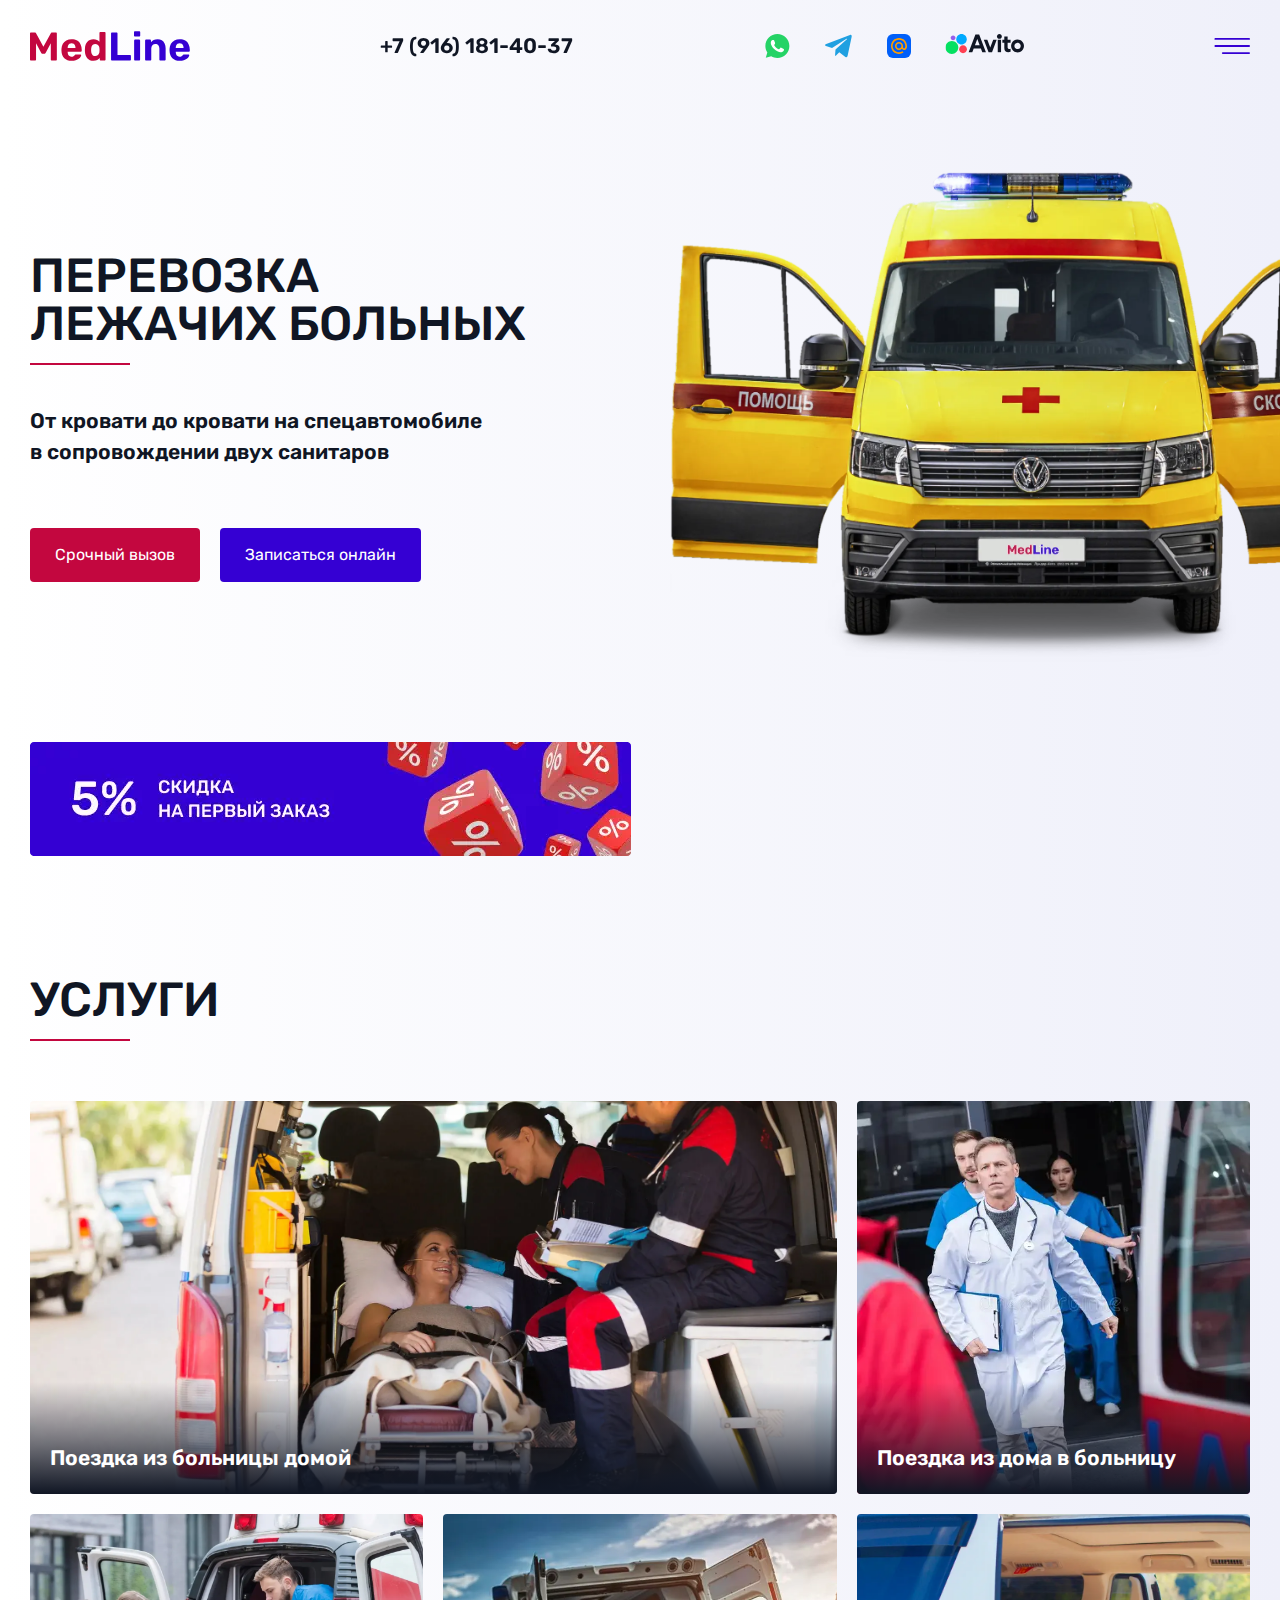
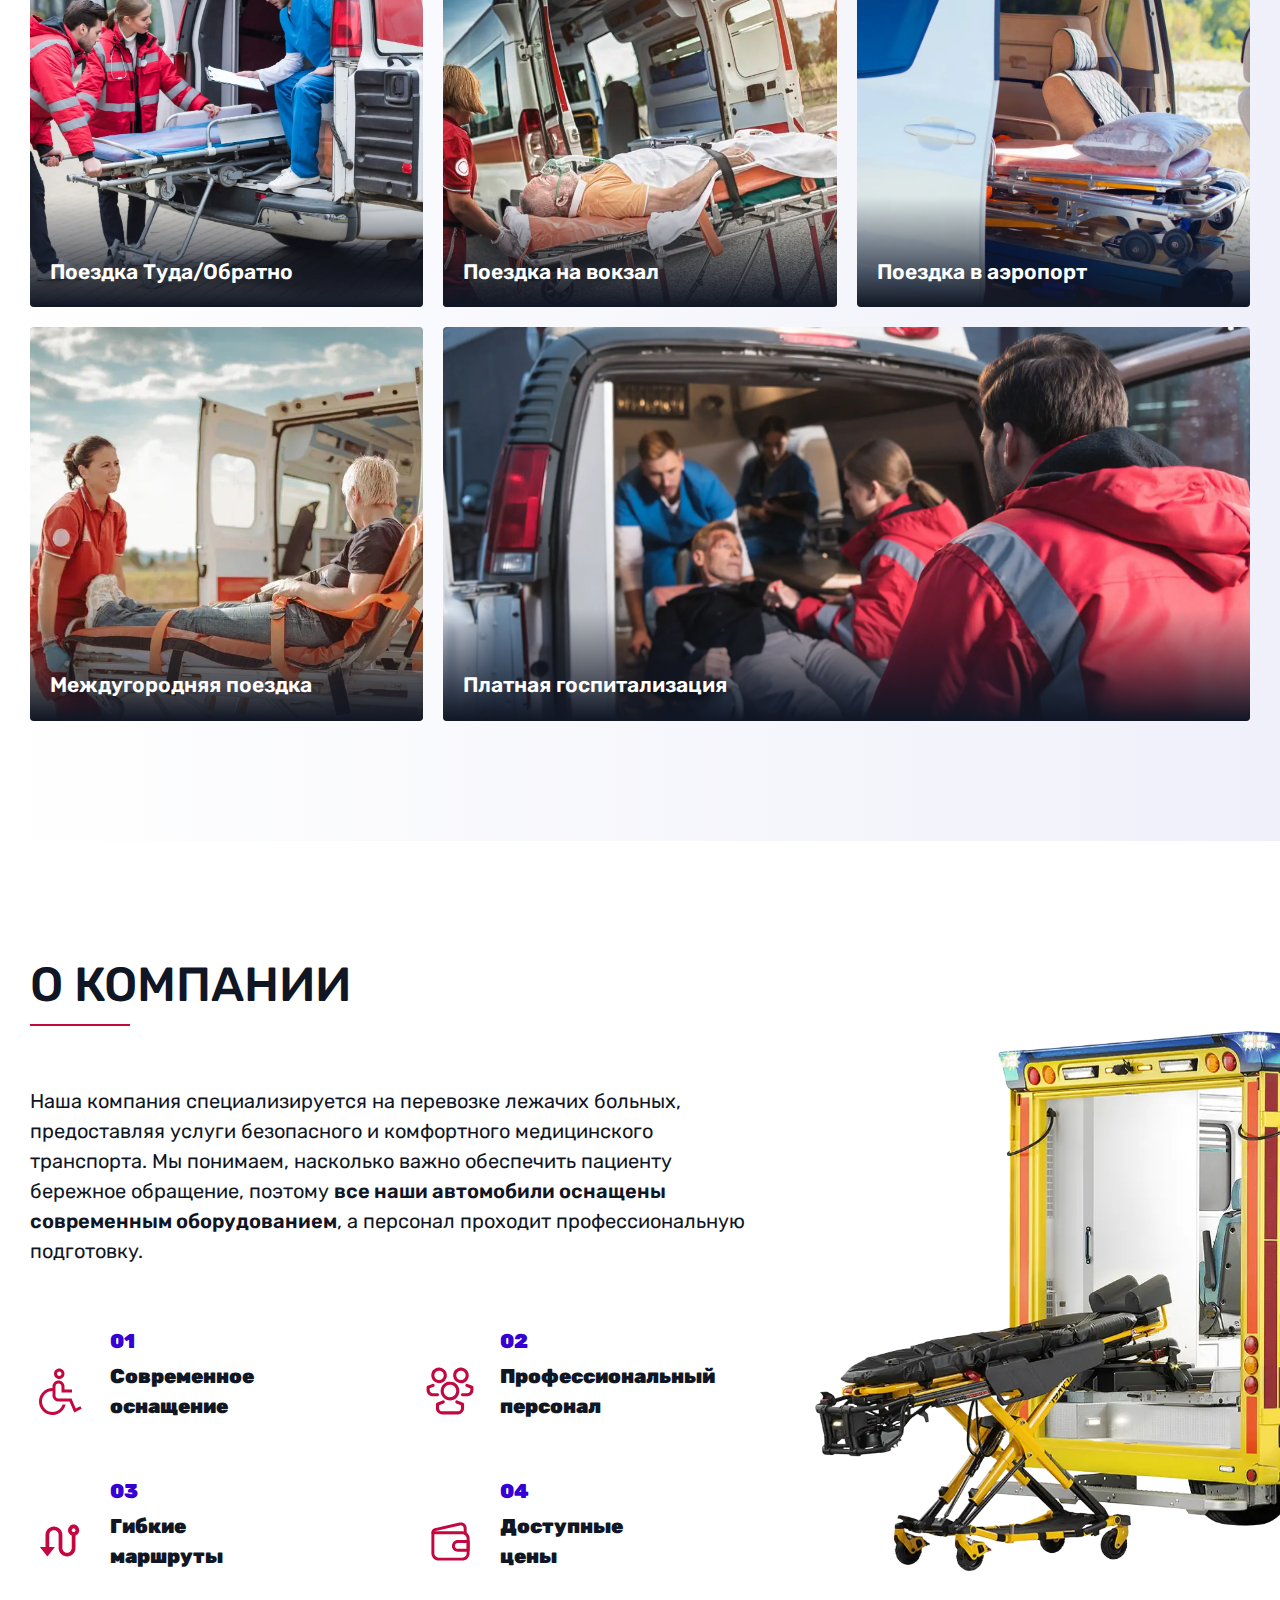
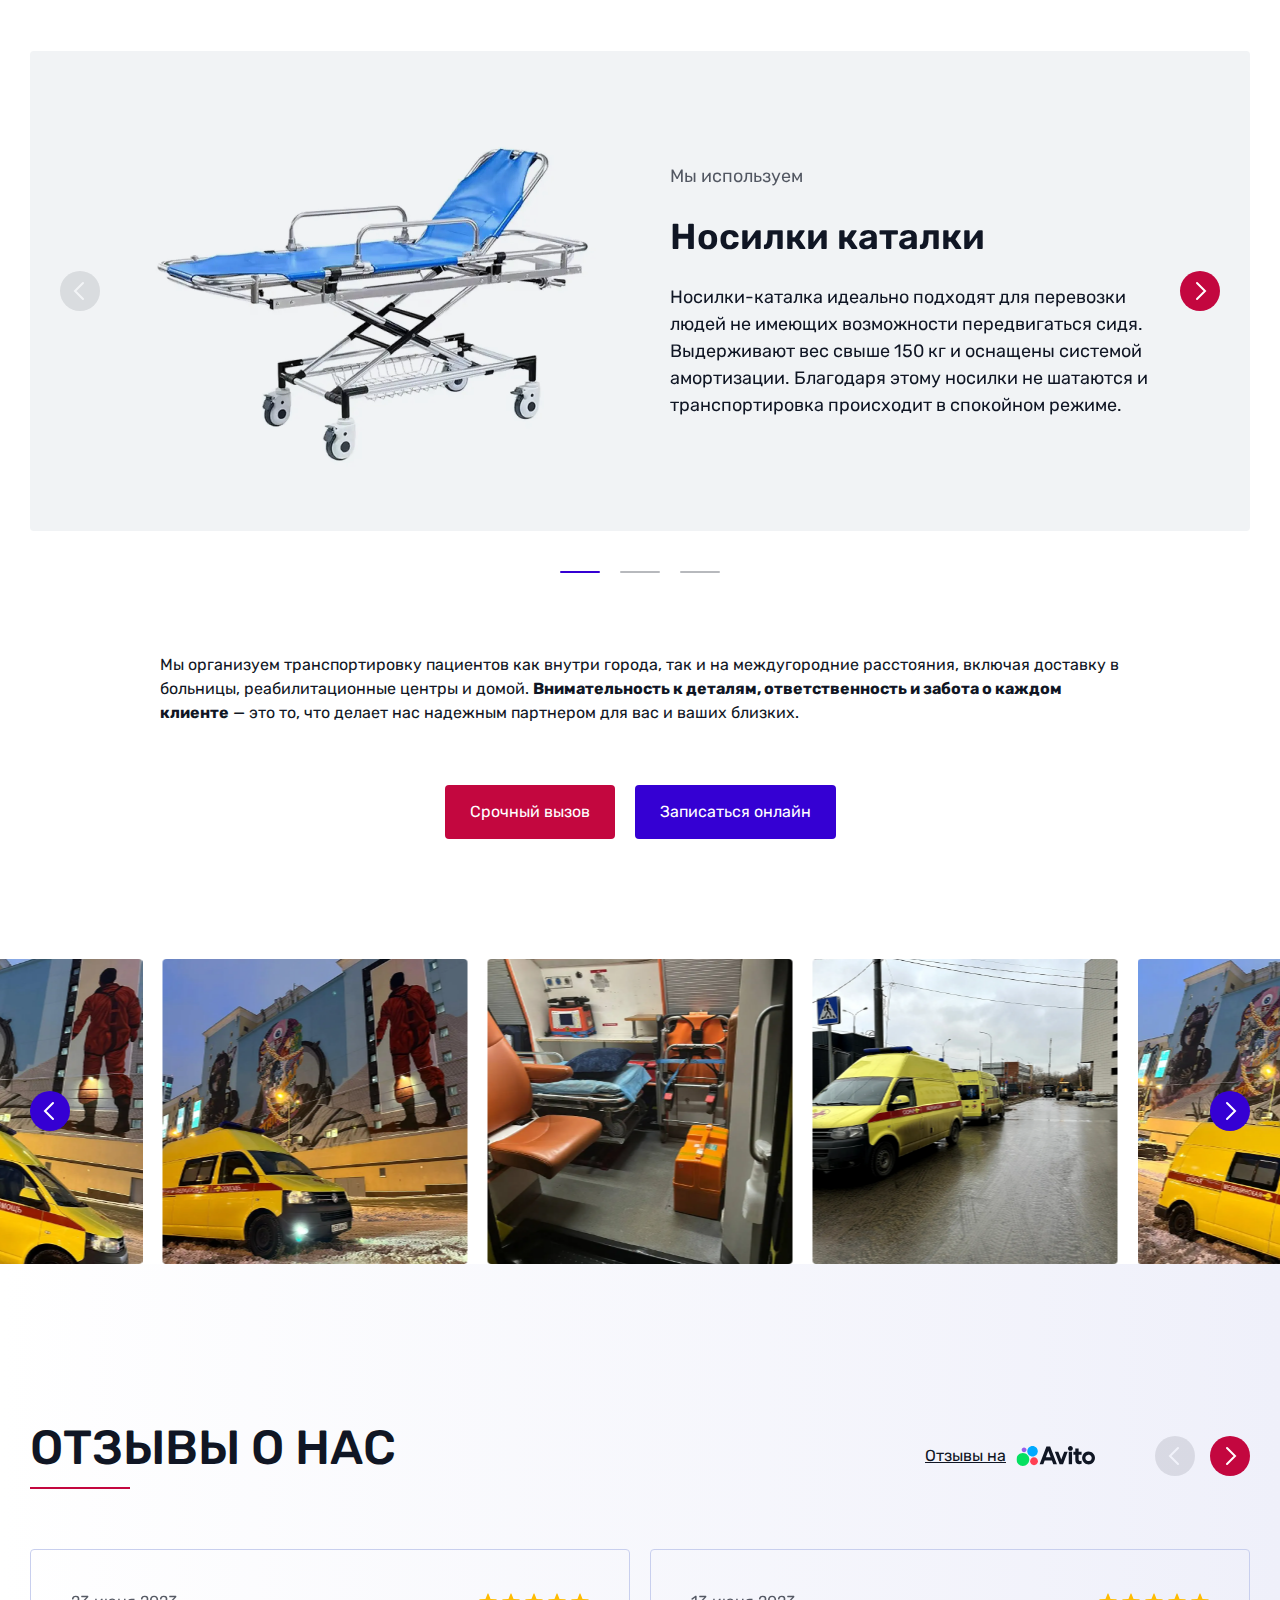
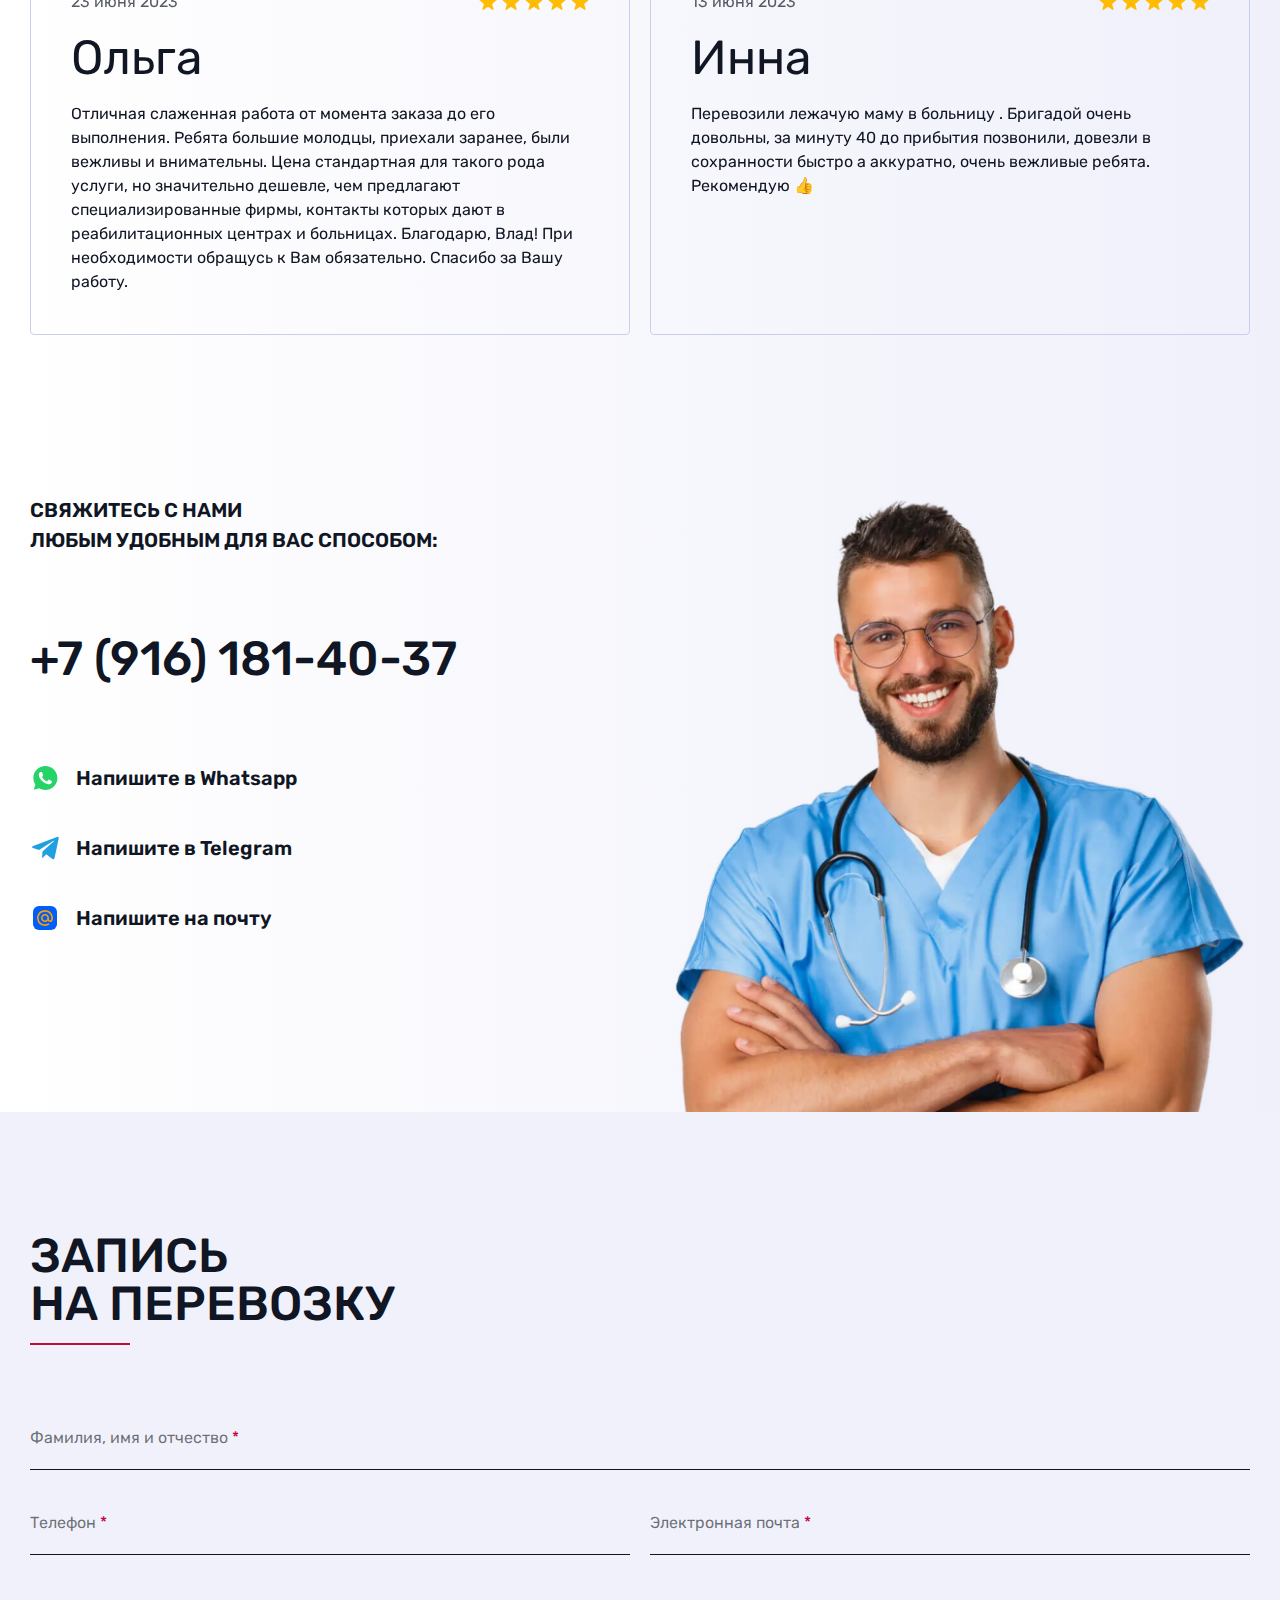
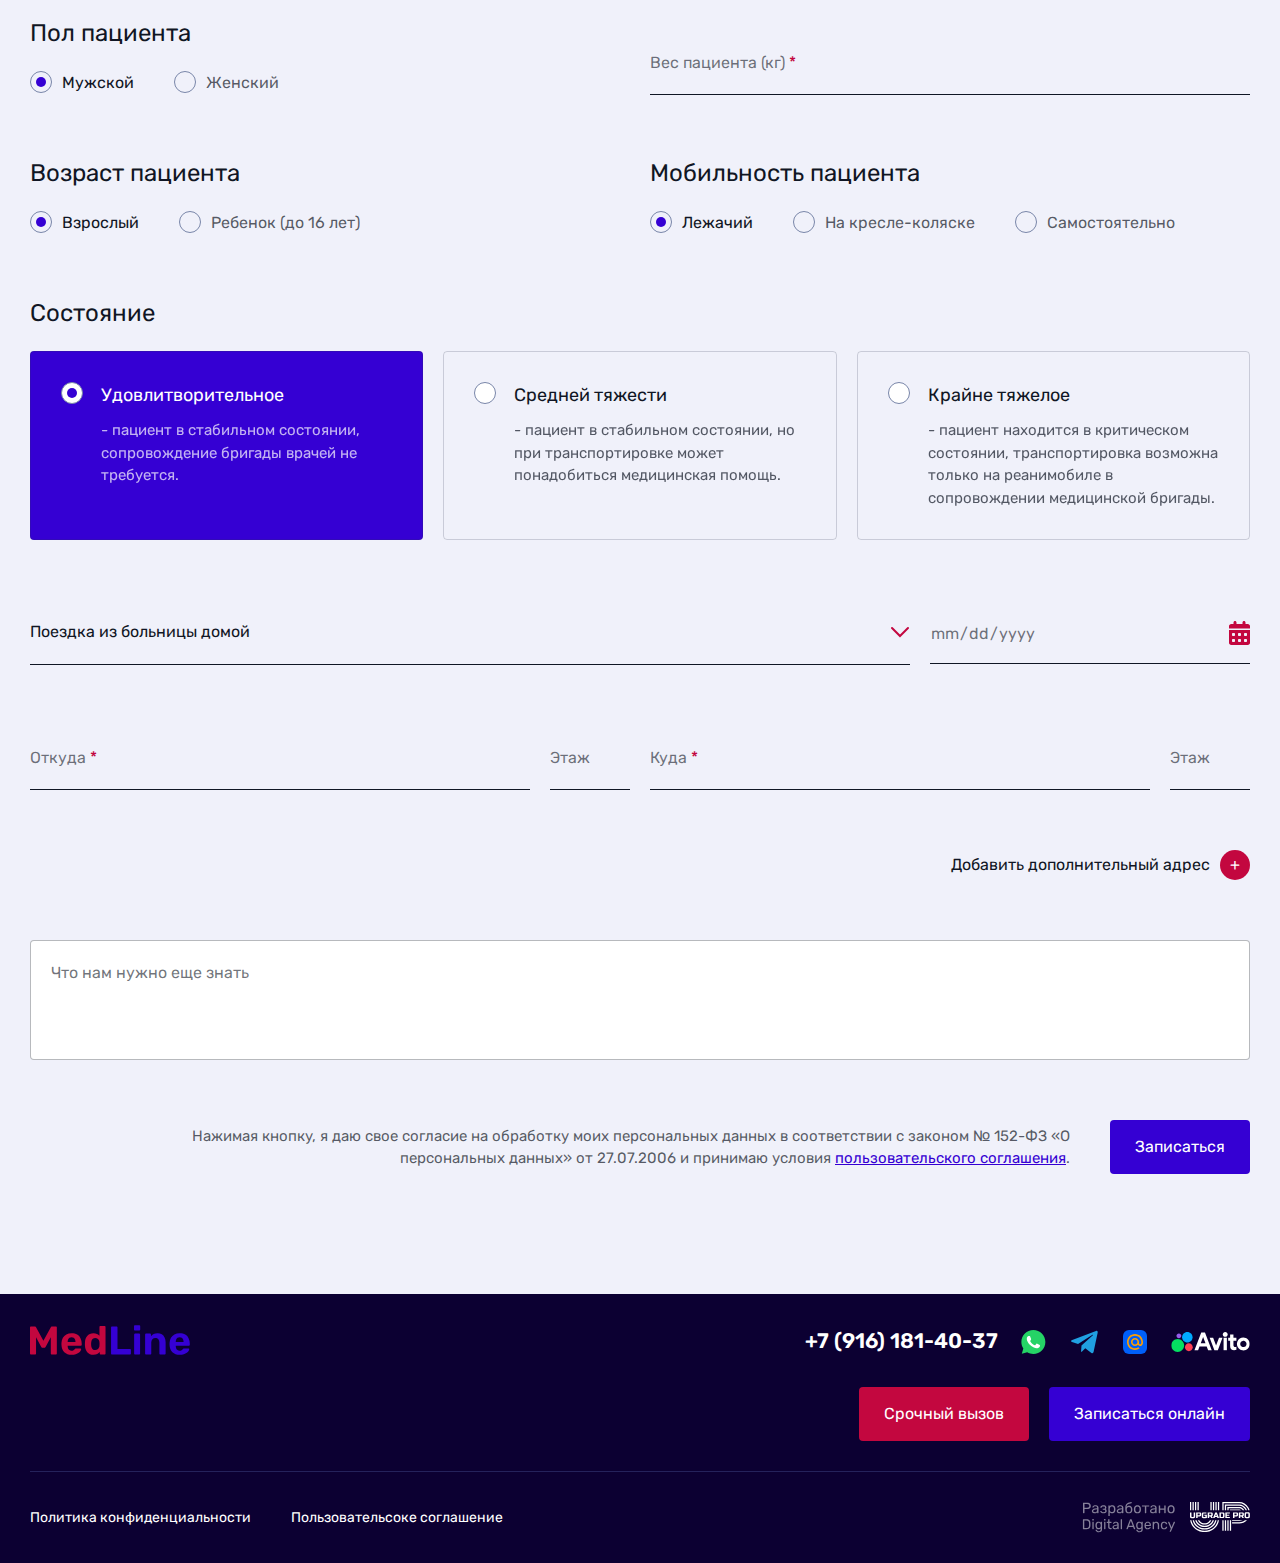
==== index.html @ d95e5ea9 "first commit" ====
<!DOCTYPE html>
<html lang="ru">
    <head>
        <meta charset="UTF-8">
        <meta http-equiv="X-UA-Compatible" content="IE=edge">
        <meta http-equiv="Cache-Control" content="no-cache">
        <meta name="viewport" content="user-scalable=no, width=device-width, height=device-height">
        <meta name="description" content="Описание сайта">
        <meta name="keywords" content="Ключевые слова">
        <title>Заголовок сайта</title>
        <meta name="robots" content="index, follow">
        <meta name="HandheldFriendly" content="True">
        <meta name="format-detection" content="telephone=no">
        <meta name="format-detection" content="date=no">
        <meta name="format-detection" content="address=no">
        <meta name="format-detection" content="email=no">
        <meta name="application-name" content="Заголовок сайта">
        <meta name="color-scheme" content="only light">
        <meta property="og:title" content="Заголовок сайта">
        <meta property="og:type" content="website">
        <meta property="og:description" content="Описание сайта">
        <meta property="og:image" content="Изображение">
        <meta property="og:site_name" content="Заголовок сайта">
        <link rel="icon" href="images/favicon.png" type="image/png">
        <link rel="stylesheet" href="https://cdn.jsdelivr.net/npm/swiper@11/swiper-bundle.min.css">
        <link rel="stylesheet" href="css/common.css">
        <link rel="stylesheet" href="css/index.css">
        <script defer src="https://cdn.jsdelivr.net/npm/swiper@11/swiper-bundle.min.js"></script>
        <script defer src="scripts/main.js"></script>
        <script defer src="scripts/modal.js"></script>
        <script defer src="scripts/phone.js" data-reload></script>
    </head>
    <body>
        <header>
            <div class="container"><a class="logotype" href="index.html#main"><img src="images/logotype.svg"></a><a class="phone" href="tel:+79161814037">+7 (916) 181-40-37</a>
                <menu><a href="index.html#services">Услуги</a><a href="index.html#about">О компании</a><a href="index.html#reviews">Отзывы</a><a href="index.html#contacts">Контакты</a></menu>
                <div class="socials"><a href="https://wa.me/79161814037"><img src="images/whatsapp.svg"></a><a href="https://t.me/+79161814037"><img src="images/telegram.svg"></a><a href="mailto:ovn91@yandex.ru"><img src="images/mail.svg"></a><a href="https://www.avito.ru/mytischi/predlozheniya_uslug/transportirovka_lezhachih_bolnyh_1969695954"><img src="images/avito.svg"></a></div>
                <div class="menu" data-modal-target="menu"><svg width="41" height="18" viewBox="0 0 41 18" fill="none" xmlns="http://www.w3.org/2000/svg">
<path d="M1.5 1H40" stroke="#3500D3" stroke-width="2" stroke-linecap="round"/>
<path d="M1.5 9H40" stroke="#3500D3" stroke-width="2" stroke-linecap="round"/>
<path d="M10 17H40" stroke="#3500D3" stroke-width="2" stroke-linecap="round"/>
</svg>

                </div>
            </div>
        </header>
        <main>
            <section class="main" id="main">
                <div class="container">
                    <div class="text">
                        <h1>Перевозка <br>лежачих больных</h1><span>От кровати до кровати на спецавтомобиле в сопровождении двух санитаров</span>
                        <div class="buttons">
                            <button class="red" data-modal-target="proposal">Срочный вызов</button>
                            <button class="blue" data-modal-target="proposal">Записаться онлайн</button>
                        </div>
                    </div>
                    <div class="image"><img src="images/car.webp" alt=""></div>
                </div>
            </section>
            <section class="discount">
                <div class="container"><img src="images/discount.webp" alt=""></div>
            </section>
            <section class="services" id="services">
                <div class="container">
                    <h2>Услуги</h2>
                    <div class="list">
                                    <div class="service">
                                        <div class="frontside"><span>Поездка из больницы домой</span><img src="images/1.webp" alt="Поездка из больницы домой"></div>
                                        <div class="backside"><span class="title">Поездка из больницы домой</span><span class="price">3 000 ₽</span>
                                            <button class="red">Записаться</button>
                                        </div>
                                    </div>
                                    <div class="service">
                                        <div class="frontside"><span>Поездка из дома в больницу</span><img src="images/2.webp" alt="Поездка из дома в больницу"></div>
                                        <div class="backside"><span class="title">Поездка из дома в больницу</span><span class="price">3 000 ₽</span>
                                            <button class="red">Записаться</button>
                                        </div>
                                    </div>
                                    <div class="service">
                                        <div class="frontside"><span>Поездка Туда/Обратно</span><img src="images/3.webp" alt="Поездка Туда/Обратно"></div>
                                        <div class="backside"><span class="title">Поездка Туда/Обратно</span><span class="price">6 500 ₽</span>
                                            <button class="red">Записаться</button>
                                        </div>
                                    </div>
                                    <div class="service">
                                        <div class="frontside"><span>Поездка на вокзал</span><img src="images/4.webp" alt="Поездка на вокзал"></div>
                                        <div class="backside"><span class="title">Поездка на вокзал</span><span class="price">4 500 ₽</span>
                                            <button class="red">Записаться</button>
                                        </div>
                                    </div>
                                    <div class="service">
                                        <div class="frontside"><span>Поездка в аэропорт</span><img src="images/5.webp" alt="Поездка в аэропорт"></div>
                                        <div class="backside"><span class="title">Поездка в аэропорт</span><span class="price">5 500 ₽</span>
                                            <button class="red">Записаться</button>
                                        </div>
                                    </div>
                                    <div class="service">
                                        <div class="frontside"><span>Междугородняя поездка</span><img src="images/6.webp" alt="Междугородняя поездка"></div>
                                        <div class="backside"><span class="title">Междугородняя поездка</span><span class="price">5 000 ₽</span>
                                            <button class="red">Записаться</button>
                                        </div>
                                    </div>
                                    <div class="service">
                                        <div class="frontside"><span>Платная госпитализация</span><img src="images/7.webp" alt="Платная госпитализация"></div>
                                        <div class="backside"><span class="title">Платная госпитализация</span><span class="price">3 000 ₽</span>
                                            <button class="red">Записаться</button>
                                        </div>
                                    </div>
                    </div>
                </div>
            </section>
            <section class="about" id="about">
                <div class="container">
                    <div class="description">
                        <div class="text">
                            <h2>О компании</h2><span>Наша компания специализируется на перевозке лежачих больных, предоставляя услуги безопасного и комфортного медицинского транспорта. Мы понимаем, насколько важно обеспечить пациенту бережное обращение, поэтому <b>все наши автомобили оснащены современным оборудованием</b>, а персонал проходит профессиональную подготовку.</span>
                            <div class="advantages">
                                            <div class="advantage"><img src="images/advantage_1.svg" alt="Современное &lt;br&gt;оснащение"><strong>Современное <br>оснащение</strong></div>
                                            <div class="advantage"><img src="images/advantage_2.svg" alt="Профессиональный &lt;br&gt;персонал"><strong>Профессиональный <br>персонал</strong></div>
                                            <div class="advantage"><img src="images/advantage_3.svg" alt="Гибкие &lt;br&gt;маршруты"><strong>Гибкие <br>маршруты</strong></div>
                                            <div class="advantage"><img src="images/advantage_4.svg" alt="Доступные &lt;br&gt;цены"><strong>Доступные <br>цены</strong></div>
                            </div>
                        </div>
                        <div class="image"><img src="images/8.webp" alt=""></div>
                    </div>
                    <div class="slider">
                        <div class="swiper">
                            <div class="swiper-wrapper">
                                <div class="swiper-slide">
                                                <div class="equipment"><img src="images/9.webp" alt="Носилки каталки">
                                                    <div class="info"><span>Мы используем</span><strong>Носилки каталки</strong>
                                                        <p>Носилки-каталка идеально подходят для перевозки людей не имеющих возможности передвигаться сидя. Выдерживают вес свыше 150 кг и оснащены системой амортизации. Благодаря этому носилки не шатаются и транспортировка происходит в спокойном режиме.</p>
                                                    </div>
                                                </div>
                                </div>
                                <div class="swiper-slide">
                                                <div class="equipment"><img src="images/10.webp" alt="Кресельные носилки">
                                                    <div class="info"><span>Мы используем</span><strong>Кресельные носилки</strong>
                                                        <p>Кресельные носилки используется для транспортировки людей с ограниченными возможностями. Подъем в автомобиль осуществляется на автоматической платформе, которая выполнена в форме конструкции с жестким креплением.</p>
                                                    </div>
                                                </div>
                                </div>
                                <div class="swiper-slide">
                                                <div class="equipment"><img src="images/11.webp" alt="Мягкие носилки">
                                                    <div class="info"><span>Мы используем</span><strong>Мягкие носилки</strong>
                                                        <p>Носилки волокуши особенно незаменимы когда необходима транспортировка в домах советского типа постройки где отсутствует грузовой лифт. Перемещение по этажам производится вручную. При этом за счет жестко закрепленных ручек и гибкого материала носилок человек ощущает спуск и подъем достаточно комфортно.</p>
                                                    </div>
                                                </div>
                                </div>
                            </div>
                            <div class="swiper-navigation">
                                <div class="arrow"><svg width="14" height="20" viewBox="0 0 14 20" fill="none" xmlns="http://www.w3.org/2000/svg">
<path d="M4 2L12 10L4 18" stroke="white" stroke-width="2" stroke-linecap="round"/>
</svg>

                                </div>
                                <div class="arrow"><svg width="14" height="20" viewBox="0 0 14 20" fill="none" xmlns="http://www.w3.org/2000/svg">
<path d="M4 2L12 10L4 18" stroke="white" stroke-width="2" stroke-linecap="round"/>
</svg>

                                </div>
                            </div>
                        </div>
                        <div class="swiper-pagination"></div>
                    </div>
                    <div class="additional">
                        <p>Мы организуем транспортировку пациентов как внутри города, так и на междугородние расстояния, включая доставку в больницы, реабилитационные центры и домой. <b>Внимательность к деталям, ответственность и забота о каждом клиенте</b> — это то, что делает нас надежным партнером для вас и ваших близких.</p>
                        <div class="buttons">
                            <button class="red" data-modal-target="proposal">Срочный вызов</button>
                            <button class="blue" data-modal-target="proposal">Записаться онлайн</button>
                        </div>
                    </div>
                </div>
            </section>
            <section class="gallery">
                <div class="container">
                    <div class="swiper">
                        <div class="swiper-wrapper">
                            <div class="swiper-slide"><img src="images/12.webp" alt=""></div>
                            <div class="swiper-slide"><img src="images/13.webp" alt=""></div>
                            <div class="swiper-slide"><img src="images/14.webp" alt=""></div>
                            <div class="swiper-slide"><img src="images/15.webp" alt=""></div>
                            <div class="swiper-slide"><img src="images/12.webp" alt=""></div>
                            <div class="swiper-slide"><img src="images/13.webp" alt=""></div>
                            <div class="swiper-slide"><img src="images/14.webp" alt=""></div>
                            <div class="swiper-slide"><img src="images/15.webp" alt=""></div>
                        </div>
                    </div>
                    <div class="swiper-navigation">
                        <div class="arrow"><svg width="14" height="20" viewBox="0 0 14 20" fill="none" xmlns="http://www.w3.org/2000/svg">
<path d="M4 2L12 10L4 18" stroke="white" stroke-width="2" stroke-linecap="round"/>
</svg>

                        </div>
                        <div class="arrow"><svg width="14" height="20" viewBox="0 0 14 20" fill="none" xmlns="http://www.w3.org/2000/svg">
<path d="M4 2L12 10L4 18" stroke="white" stroke-width="2" stroke-linecap="round"/>
</svg>

                        </div>
                    </div>
                </div>
            </section>
            <section class="reviews" id="reviews">
                <div class="container">
                    <div class="title">
                        <h2>Отзывы о нас</h2><a class="avito" href="https://www.avito.ru/" target="_blank"><span>Отзывы на</span><img src="images/avito.svg" alt=""></a>
                        <div class="swiper-navigation">
                            <div class="arrow"><svg width="14" height="20" viewBox="0 0 14 20" fill="none" xmlns="http://www.w3.org/2000/svg">
<path d="M4 2L12 10L4 18" stroke="white" stroke-width="2" stroke-linecap="round"/>
</svg>

                            </div>
                            <div class="arrow"><svg width="14" height="20" viewBox="0 0 14 20" fill="none" xmlns="http://www.w3.org/2000/svg">
<path d="M4 2L12 10L4 18" stroke="white" stroke-width="2" stroke-linecap="round"/>
</svg>

                            </div>
                        </div>
                    </div>
                    <div class="swiper reviews">
                        <div class="swiper-wrapper">
                            <div class="swiper-slide">
                                            <div class="review">
                                                <div class="top"><span>23 июня 2023</span>
                                                    <div class="stars"><img src="images/star.svg"><img src="images/star.svg"><img src="images/star.svg"><img src="images/star.svg"><img src="images/star.svg"></div>
                                                </div>
                                                <h3>Ольга</h3>
                                                <p>Отличная слаженная работа от момента заказа до его выполнения. Ребята большие молодцы, приехали заранее, были вежливы и внимательны. Цена стандартная для такого рода услуги, но значительно дешевле, чем предлагают специализированные фирмы, контакты которых дают в реабилитационных центрах и больницах. Благодарю, Влад! При необходимости обращусь к Вам обязательно. Спасибо за Вашу работу.</p>
                                            </div>
                            </div>
                            <div class="swiper-slide">
                                            <div class="review">
                                                <div class="top"><span>13 июня 2023</span>
                                                    <div class="stars"><img src="images/star.svg"><img src="images/star.svg"><img src="images/star.svg"><img src="images/star.svg"><img src="images/star.svg"></div>
                                                </div>
                                                <h3>Инна</h3>
                                                <p>Перевозили лежачую маму в больницу . Бригадой очень довольны, за минуту 40 до прибытия позвонили, довезли в сохранности быстро а аккуратно, очень вежливые ребята. Рекомендую 👍</p>
                                            </div>
                            </div>
                            <div class="swiper-slide">
                                            <div class="review">
                                                <div class="top"><span>23 июня 2023</span>
                                                    <div class="stars"><img src="images/star.svg"><img src="images/star.svg"><img src="images/star.svg"><img src="images/star.svg"><img src="images/star.svg"></div>
                                                </div>
                                                <h3>Ольга</h3>
                                                <p>Отличная слаженная работа от момента заказа до его выполнения. Ребята большие молодцы, приехали заранее, были вежливы и внимательны. Цена стандартная для такого рода услуги, но значительно дешевле, чем предлагают специализированные фирмы, контакты которых дают в реабилитационных центрах и больницах. Благодарю, Влад! При необходимости обращусь к Вам обязательно. Спасибо за Вашу работу.</p>
                                            </div>
                            </div>
                            <div class="swiper-slide">
                                            <div class="review">
                                                <div class="top"><span>13 июня 2023</span>
                                                    <div class="stars"><img src="images/star.svg"><img src="images/star.svg"><img src="images/star.svg"><img src="images/star.svg"><img src="images/star.svg"></div>
                                                </div>
                                                <h3>Инна</h3>
                                                <p>Перевозили лежачую маму в больницу . Бригадой очень довольны, за минуту 40 до прибытия позвонили, довезли в сохранности быстро а аккуратно, очень вежливые ребята. Рекомендую 👍</p>
                                            </div>
                            </div>
                            <div class="swiper-slide">
                                            <div class="review">
                                                <div class="top"><span>23 июня 2023</span>
                                                    <div class="stars"><img src="images/star.svg"><img src="images/star.svg"><img src="images/star.svg"><img src="images/star.svg"><img src="images/star.svg"></div>
                                                </div>
                                                <h3>Ольга</h3>
                                                <p>Отличная слаженная работа от момента заказа до его выполнения. Ребята большие молодцы, приехали заранее, были вежливы и внимательны. Цена стандартная для такого рода услуги, но значительно дешевле, чем предлагают специализированные фирмы, контакты которых дают в реабилитационных центрах и больницах. Благодарю, Влад! При необходимости обращусь к Вам обязательно. Спасибо за Вашу работу.</p>
                                            </div>
                            </div>
                            <div class="swiper-slide">
                                            <div class="review">
                                                <div class="top"><span>13 июня 2023</span>
                                                    <div class="stars"><img src="images/star.svg"><img src="images/star.svg"><img src="images/star.svg"><img src="images/star.svg"><img src="images/star.svg"></div>
                                                </div>
                                                <h3>Инна</h3>
                                                <p>Перевозили лежачую маму в больницу . Бригадой очень довольны, за минуту 40 до прибытия позвонили, довезли в сохранности быстро а аккуратно, очень вежливые ребята. Рекомендую 👍</p>
                                            </div>
                            </div>
                        </div>
                    </div>
                </div>
            </section>
            <section class="contacts" id="contacts">
                <div class="container">
                    <div class="text"><strong>Свяжитесь с нами <br>Любым удобным для вас способом:</strong><a class="phone" href="tel:79161814037">+7 (916) 181-40-37</a>
                        <div class="socials"><a href="https://wa.me/79161814037"><img src="images/whatsapp.svg"><span>Напишите в Whatsapp</span></a><a href="https://t.me/+79161814037"><img src="images/telegram.svg"><span>Напишите в Telegram</span></a><a href="ovn91@yandex.ru"><img src="images/mail.svg"><span>Напишите на почту</span></a></div>
                    </div>
                    <div class="image"><img src="images/16.webp" alt=" "></div>
                </div>
            </section>
            <section class="form">
                <div class="container">
                    <h2>Запись <br>на перевозку</h2>
                    <form onsubmit="event.preventDefault(); this.reset(); createDialog('success');">
                        <div class="contacts">
                                        <label class="text">
                                            <input type="text" placeholder="Фамилия, имя и отчество" required><span>Фамилия, имя и отчество</span>
                                        </label>
                                        <label class="text">
                                            <input type="tel" placeholder="Телефон" required><span>Телефон</span>
                                        </label>
                                        <label class="text">
                                            <input type="email" placeholder="Электронная почта" required><span>Электронная почта</span>
                                        </label>
                        </div>
                        <div class="patient">
                            <div class="radio"><strong>Пол пациента</strong>
                                            <fieldset class="radio">
                                                <input type="radio" id="gender_0" value="Мужской" name="gender" checked>
                                                <label for="gender_0">Мужской</label>
                                                <input type="radio" id="gender_1" value="Женский" name="gender">
                                                <label for="gender_1">Женский</label>
                                            </fieldset>
                            </div>
                                        <label class="text">
                                            <input type="number" placeholder="Вес пациента (кг)" required><span>Вес пациента (кг)</span>
                                        </label>
                            <div class="radio"><strong>Возраст пациента</strong>
                                            <fieldset class="radio">
                                                <input type="radio" id="age_0" value="Взрослый" name="age" checked>
                                                <label for="age_0">Взрослый</label>
                                                <input type="radio" id="age_1" value="Ребенок (до 16 лет)" name="age">
                                                <label for="age_1">Ребенок (до 16 лет)</label>
                                            </fieldset>
                            </div>
                            <div class="radio"><strong>Мобильность пациента</strong>
                                            <fieldset class="radio">
                                                <input type="radio" id="mobility_0" value="Лежачий" name="mobility" checked>
                                                <label for="mobility_0">Лежачий</label>
                                                <input type="radio" id="mobility_1" value="На кресле-коляске" name="mobility">
                                                <label for="mobility_1">На кресле-коляске</label>
                                                <input type="radio" id="mobility_2" value="Самостоятельно" name="mobility">
                                                <label for="mobility_2">Самостоятельно</label>
                                            </fieldset>
                            </div>
                        </div>
                        <div class="condition"><strong>Состояние</strong>
                            <fieldset class="condition_radio">
                                <label>
                                    <input type="radio" value="Удовлитворительное" name="condition" checked>
                                    <div class="text"><strong>Удовлитворительное</strong><span>- пациент в стабильном состоянии, сопровождение бригады врачей не требуется.</span></div>
                                </label>
                                <label>
                                    <input type="radio" value="Удовлитворительное" name="condition">
                                    <div class="text"><strong>Средней тяжести</strong><span>- пациент в стабильном состоянии, но при транспортировке может понадобиться медицинская помощь.</span></div>
                                </label>
                                <label>
                                    <input type="radio" value="Удовлитворительное" name="condition">
                                    <div class="text"><strong>Крайне тяжелое</strong><span>- пациент находится в критическом состоянии, транспортировка возможна только на реанимобиле в сопровождении медицинской бригады.</span></div>
                                </label>
                            </fieldset>
                        </div>
                        <div class="service">
                                        <fieldset class="select service">
                                            <div class="select_current" tabindex="0">
                                                <input type="radio" id="service" value="Поездка из больницы домой" name="service" checked><span>Поездка из больницы домой</span>
                                                <input type="radio" id="service_0" value="Поездка из дома в больницу" name="service"><span>Поездка из дома в больницу</span>
                                                <input type="radio" id="service_1" value="Поездка Туда/Обратно" name="service"><span>Поездка Туда/Обратно</span>
                                                <input type="radio" id="service_2" value="Поездка на вокзал" name="service"><span>Поездка на вокзал</span>
                                                <input type="radio" id="service_3" value="Поездка в аэропорт" name="service"><span>Поездка в аэропорт</span>
                                                <input type="radio" id="service_4" value="Междугородняя поездка" name="service"><span>Междугородняя поездка</span>
                                                <input type="radio" id="service_5" value="Платная госпитализация" name="service"><span>Платная госпитализация</span>
                                                <div class="arrow"><svg width="20" height="20" viewBox="0 0 20 20" fill="none" xmlns="http://www.w3.org/2000/svg">
<path d="M18 6L10 14L2 6" stroke="#C3073F" stroke-width="2" stroke-linecap="round"/>
</svg>

                                                </div>
                                            </div>
                                            <div class="select_list">
                                                <label for="service_0">Поездка из дома в больницу</label>
                                                <label for="service_1">Поездка Туда/Обратно</label>
                                                <label for="service_2">Поездка на вокзал</label>
                                                <label for="service_3">Поездка в аэропорт</label>
                                                <label for="service_4">Междугородняя поездка</label>
                                                <label for="service_5">Платная госпитализация</label>
                                            </div>
                                        </fieldset>
                            <div class="date">
                                <input type="date" placeholder="YYYY/MM/DD" required><img src="images/calendar.svg">
                            </div>
                        </div>
                        <div class="adresses">
                            <div class="from">
                                <div class="adress">
                                                <label class="text">
                                                    <input type="text" placeholder="Откуда" required><span>Откуда</span>
                                                </label>
                                                <label class="text">
                                                    <input type="number" placeholder="Этаж"><span>Этаж</span>
                                                </label>
                                </div>
                            </div>
                            <div class="to">
                                <div class="adress">
                                                <label class="text">
                                                    <input type="text" placeholder="Куда" required><span>Куда</span>
                                                </label>
                                                <label class="text">
                                                    <input type="number" placeholder="Этаж"><span>Этаж</span>
                                                </label>
                                </div><span class="add" onclick="this.before(this.previousElementSibling.cloneNode(true))">Добавить дополнительный адрес</span>
                            </div>
                        </div>
                        <textarea name="message" placeholder="Что нам нужно еще знать"></textarea>
                        <div class="submit"><span>Нажимая кнопку, я даю свое согласие на обработку моих персональных данных в соответствии с законом № 152-ФЗ «О персональных данных» от 27.07.2006 и принимаю условия <a href="###">пользовательского соглашения</a>.</span>
                            <button class="blue">Записаться</button>
                        </div>
                    </form>
                </div>
            </section>
            <script>
                header = document.querySelector('header')
                header.classList.add('transparent')
                
                window.addEventListener('scroll', event => {
                    this.scrollY > 0 ? header.classList.remove("transparent") : header.classList.add("transparent")
                })
            </script>
        </main>
        <footer>
            <div class="container">
                <div class="top"><a class="logotype" href="index.html#main"><img src="images/logotype.svg" alt=""></a>
                    <div class="contacts"><a class="phone" href="tel:+79161814037">+7 (916) 181-40-37</a>
                        <div class="socials"><a href="https://wa.me/79161814037"><img src="images/whatsapp.svg"></a><a href="https://t.me/+79161814037"><img src="images/telegram.svg"></a><a href="mailto:ovn91@yandex.ru "><img src="images/mail.svg"></a><a href="https://www.avito.ru/mytischi/predlozheniya_uslug/transportirovka_lezhachih_bolnyh_1969695954"><img src="images/avito_light.svg"></a></div>
                    </div>
                    <div class="buttons">
                        <button class="red" data-modal-target="proposal">Срочный вызов</button>
                        <button class="blue" data-modal-target="proposal">Записаться онлайн</button>
                    </div>
                </div>
                <div class="bottom">
                    <div class="links"><a href="policy.html">Политика конфиденциальности</a><a href="policy.html">Пользовательсоке соглашение</a></div><a class="develop" href="https://upgrad.pro/" target="blank"><img src="images/upgrade.svg" alt=""></a>
                </div>
            </div>
        </footer>
    </body>
</html>
---- css/common.css ----
@import url("https://fonts.googleapis.com/css2?family=Rubik:ital,wght@0,300..900;1,300..900&display=swap");
* {
  margin: unset;
  padding: unset;
  outline: unset;
  border: unset;
  list-style-type: none;
  text-decoration: none;
  -webkit-box-sizing: border-box;
          box-sizing: border-box;
  -webkit-box-shadow: unset;
          box-shadow: unset;
  font-variant-numeric: lining-nums;
  -webkit-appearance: none;
     -moz-appearance: none;
          appearance: none;
}

html, body {
  font-family: Arial, Helvetica, sans-serif;
  scroll-behavior: smooth;
}

input,
textarea,
select,
button {
  display: block;
  font-family: inherit;
  font-size: inherit;
  line-height: inherit;
  color: inherit;
  background-color: transparent;
}
input::-webkit-input-placeholder, textarea::-webkit-input-placeholder, select::-webkit-input-placeholder, button::-webkit-input-placeholder {
  color: inherit;
}
input::-moz-placeholder, textarea::-moz-placeholder, select::-moz-placeholder, button::-moz-placeholder {
  color: inherit;
}
input:-ms-input-placeholder, textarea:-ms-input-placeholder, select:-ms-input-placeholder, button:-ms-input-placeholder {
  color: inherit;
}
input::-ms-input-placeholder, textarea::-ms-input-placeholder, select::-ms-input-placeholder, button::-ms-input-placeholder {
  color: inherit;
}
input::placeholder,
textarea::placeholder,
select::placeholder,
button::placeholder {
  color: inherit;
}
input option,
textarea option,
select option,
button option {
  background-color: inherit;
}

input, textarea, label {
  font-size: inherit;
  line-height: inherit;
  font-weight: inherit;
  color: inherit;
  resize: none;
}
input::-webkit-input-placeholder, textarea::-webkit-input-placeholder, label::-webkit-input-placeholder {
  font-size: inherit;
  line-height: inherit;
  font-weight: inherit;
  color: inherit;
}
input::-moz-placeholder, textarea::-moz-placeholder, label::-moz-placeholder {
  font-size: inherit;
  line-height: inherit;
  font-weight: inherit;
  color: inherit;
}
input:-ms-input-placeholder, textarea:-ms-input-placeholder, label:-ms-input-placeholder {
  font-size: inherit;
  line-height: inherit;
  font-weight: inherit;
  color: inherit;
}
input::-ms-input-placeholder, textarea::-ms-input-placeholder, label::-ms-input-placeholder {
  font-size: inherit;
  line-height: inherit;
  font-weight: inherit;
  color: inherit;
}
input::placeholder, textarea::placeholder, label::placeholder {
  font-size: inherit;
  line-height: inherit;
  font-weight: inherit;
  color: inherit;
}

a {
  cursor: pointer;
  color: inherit;
}

img {
  vertical-align: middle;
  font-style: italic;
}

:root {
  --gap: 30px;
  --full: minmax(var(--gap), 1fr);
  --content: min(1440px, 100% - var(--gap) * 2);
  --breakout: minmax(0, 190px);
}
@media (max-width: 480px) {
  :root {
    --gap: 20px;
  }
}

a, p, span, strong, small {
  line-height: 1.5em;
}

html, body {
  font-family: "Rubik", serif;
  font-size: 16px;
  line-height: 1.5em;
  -webkit-text-size-adjust: 100%;
     -moz-text-size-adjust: 100%;
      -ms-text-size-adjust: 100%;
          text-size-adjust: 100%;
  scroll-behavior: smooth;
  -webkit-appearance: none;
     -moz-appearance: none;
          appearance: none;
  overflow-x: clip;
  background: -webkit-gradient(linear, left top, right top, from(#fff), to(#eff0fa));
  background: linear-gradient(90deg, #fff 0%, #eff0fa 100%);
  color: #101624;
}

body {
  display: grid;
  min-height: 100vh;
  grid-template-rows: -webkit-max-content 1fr -webkit-max-content;
  grid-template-rows: max-content 1fr max-content;
}

section, header, footer {
  width: 100%;
  position: relative;
  display: grid;
  grid-template-columns: [full-start] var(--full) [breakout-start] var(--breakout) [content-start] var(--content) [content-end] var(--breakout) [breakout-end] var(--full) [full-end];
}
section > *, header > *, footer > * {
  grid-column: content;
}
section .full, header .full, footer .full {
  grid-column: full;
}
section .breakout, header .breakout, footer .breakout {
  grid-column: breakout;
}
section[id], header[id], footer[id] {
  scroll-margin-top: 92px;
}
@media (max-width: 960px) {
  section[id], header[id], footer[id] {
    scroll-margin-top: 90px;
  }
}
@media (max-width: 640px) {
  section[id], header[id], footer[id] {
    scroll-margin-top: 87px;
  }
}

h1, h2 {
  display: grid;
  grid-gap: 15px;
  font-weight: 500;
  font-size: 72px;
  line-height: 100%;
  text-transform: uppercase;
  color: #101624;
}
@media (max-width: 1280px) {
  h1, h2 {
    font-size: 48px;
  }
}
@media (max-width: 960px) {
  h1, h2 {
    font-size: 36px;
  }
}
h1::after, h2::after {
  content: "";
  display: block;
  width: 100px;
  height: 2px;
  background: #C3073F;
}

button, a.button {
  cursor: pointer;
  border-radius: 4px;
  padding: 15px 25px;
  font-size: 16px;
  color: white;
  -webkit-transition: -webkit-filter 0.3s;
  transition: -webkit-filter 0.3s;
  transition: filter 0.3s;
  transition: filter 0.3s, -webkit-filter 0.3s;
}
@media (max-width: 480px) {
  button, a.button {
    font-size: 14px;
    padding: 12px 20px;
  }
}
button.red, a.button.red {
  background: #C3073F;
}
button.blue, a.button.blue {
  background: #3500D3;
}
button:hover, a.button:hover {
  -webkit-filter: brightness(125%);
          filter: brightness(125%);
}

label.text {
  position: relative;
  width: 100%;
}
label.text input {
  padding-top: 25px;
  padding-bottom: 20px;
  border-bottom: 1px solid #101624;
  line-height: 1em;
  width: 100%;
}
label.text input[required] + span::after {
  content: " *";
  color: #c3073f;
}
label.text input::-webkit-input-placeholder {
  opacity: 0;
}
label.text input::-moz-placeholder {
  opacity: 0;
}
label.text input:-ms-input-placeholder {
  opacity: 0;
}
label.text input::-ms-input-placeholder {
  opacity: 0;
}
label.text input::placeholder {
  opacity: 0;
}
label.text input:not(:-moz-placeholder-shown) + span {
  top: 0px;
  font-size: 12px;
  line-height: 12px;
}
label.text input:not(:-ms-input-placeholder) + span {
  top: 0px;
  font-size: 12px;
  line-height: 12px;
}
label.text input:not(:placeholder-shown) + span, label.text input:focus + span {
  top: 0px;
  font-size: 12px;
  line-height: 12px;
}
label.text span {
  position: absolute;
  top: 25px;
  left: 0;
  color: rgba(16, 22, 36, 0.6);
  line-height: 1em;
  pointer-events: none;
  -webkit-transition: all 0.3s;
  transition: all 0.3s;
}

fieldset.select {
  height: -webkit-max-content;
  height: -moz-max-content;
  height: max-content;
  position: relative;
  z-index: 9;
}
fieldset.select:hover {
  z-index: 10;
}
fieldset.select div.select_current {
  position: relative;
  display: grid;
  grid-template-columns: 1fr -webkit-max-content;
  grid-template-columns: 1fr max-content;
  grid-gap: 20px;
  -webkit-box-align: center;
      -ms-flex-align: center;
          align-items: center;
  cursor: pointer;
  outline: none;
  border-bottom: 1px solid #101624;
}
fieldset.select div.select_current input {
  display: none;
}
fieldset.select div.select_current input:checked + span {
  display: block;
}
fieldset.select div.select_current span {
  display: none;
  width: 100%;
  padding-top: 20px;
  padding-bottom: 20px;
}
fieldset.select div.select_current:focus {
  pointer-events: none;
}
fieldset.select div.select_current:focus div.arrow {
  -webkit-transform: rotate(180deg);
      -ms-transform: rotate(180deg);
          transform: rotate(180deg);
}
fieldset.select div.select_current:focus + div.select_list {
  opacity: 1;
  -webkit-animation-name: none;
          animation-name: none;
}
fieldset.select div.select_current div.arrow {
  display: grid;
  -webkit-box-align: center;
      -ms-flex-align: center;
          align-items: center;
  justify-items: center;
  -webkit-transition: all 0.2s;
  transition: all 0.2s;
}
fieldset.select div.select_list {
  display: block;
  position: absolute;
  top: 100%;
  left: 0;
  width: 100%;
  height: -webkit-max-content;
  height: -moz-max-content;
  height: max-content;
  opacity: 0;
  background: white;
  padding: 10px;
  -webkit-animation-name: hideList;
          animation-name: hideList;
  -webkit-animation-duration: 0.5s;
          animation-duration: 0.5s;
  -webkit-animation-delay: 0.5s;
          animation-delay: 0.5s;
  -webkit-animation-fill-mode: forwards;
          animation-fill-mode: forwards;
  -webkit-animation-timing-function: step-start;
          animation-timing-function: step-start;
  overflow-y: auto;
}
fieldset.select div.select_list label {
  cursor: pointer;
  display: block;
  padding: 20px 10px;
  white-space: nowrap;
}
fieldset.select div.select_list label:hover, fieldset.select div.select_list label:focus {
  color: #C3073F;
}
fieldset.select div.select_list label:not(:last-child) {
  border-bottom: 1px solid #D9D9DC;
}
@-webkit-keyframes hideList {
  from {
    -webkit-transform: scaleY(1);
            transform: scaleY(1);
  }
  to {
    -webkit-transform: scaleY(0);
            transform: scaleY(0);
  }
}
@keyframes hideList {
  from {
    -webkit-transform: scaleY(1);
            transform: scaleY(1);
  }
  to {
    -webkit-transform: scaleY(0);
            transform: scaleY(0);
  }
}

fieldset.radio input {
  display: none;
}
fieldset.radio input:checked + label {
  color: #101624;
}
fieldset.radio input:checked + label::after {
  content: "";
  position: absolute;
  top: 6px;
  left: 6px;
  display: block;
  width: 10px;
  height: 10px;
  background: #3500D3;
  border-radius: 50%;
}
fieldset.radio label {
  cursor: pointer;
  position: relative;
  display: grid;
  grid-template-columns: -webkit-max-content 1fr;
  grid-template-columns: max-content 1fr;
  grid-gap: 10px;
  color: rgba(16, 22, 36, 0.7);
}
fieldset.radio label::before {
  content: "";
  display: block;
  width: 20px;
  height: 20px;
  border: 1px solid #7986A9;
  border-radius: 50%;
}

fieldset.condition_radio {
  display: grid;
  grid-template-columns: repeat(3, 1fr);
  grid-gap: 20px;
}
@media (max-width: 960px) {
  fieldset.condition_radio {
    grid-template-columns: 1fr;
  }
}
fieldset.condition_radio label {
  cursor: pointer;
  position: relative;
  display: block;
  border: 1px solid rgba(47, 56, 80, 0.2);
  border-radius: 4px;
  padding: 30px;
  padding-left: 70px;
}
fieldset.condition_radio label:has(input:checked) {
  background: #3500D3;
  color: white;
}
fieldset.condition_radio label:has(input:checked)::after {
  content: "";
  position: absolute;
  top: 36px;
  left: 36px;
  display: block;
  width: 10px;
  height: 10px;
  background: #3500D3;
  border-radius: 50%;
}
fieldset.condition_radio label::before {
  content: "";
  position: absolute;
  top: 30px;
  left: 30px;
  display: block;
  width: 20px;
  height: 20px;
  border: 1px solid #7986A9;
  border-radius: 50%;
  background: white;
}
fieldset.condition_radio div.text {
  display: grid;
  grid-gap: 10px;
}
fieldset.condition_radio div.text strong {
  font-weight: 400;
  font-size: 18px;
}
fieldset.condition_radio div.text span {
  font-size: 15px;
  opacity: 0.7;
}

textarea {
  background: white;
  border: 1px solid rgba(16, 22, 36, 0.3);
  border-radius: 4px;
  padding: 20px;
  height: 120px;
}
textarea::-webkit-input-placeholder {
  color: rgba(16, 22, 36, 0.6);
}
textarea::-moz-placeholder {
  color: rgba(16, 22, 36, 0.6);
}
textarea:-ms-input-placeholder {
  color: rgba(16, 22, 36, 0.6);
}
textarea::-ms-input-placeholder {
  color: rgba(16, 22, 36, 0.6);
}
textarea::placeholder {
  color: rgba(16, 22, 36, 0.6);
}

div.date {
  position: relative;
}
div.date input[type=date] {
  position: relative;
  padding-top: 25px;
  padding-bottom: 20px;
  border-bottom: 1px solid #101624;
  line-height: 1em;
  width: 100%;
}
div.date input[type=date]::-webkit-calendar-picker-indicator {
  cursor: pointer;
  color: transparent;
  position: absolute;
  top: 0;
  left: 0;
  width: 100%;
  height: 100%;
  background: none;
  z-index: 1;
}
div.date input[type=date]:invalid::-webkit-datetime-edit {
  color: rgba(16, 22, 36, 0.6);
}
div.date img {
  position: absolute;
  right: 0;
  top: 50%;
  -webkit-transform: translateY(-50%);
      -ms-transform: translateY(-50%);
          transform: translateY(-50%);
  pointer-events: none;
}

html:has(dialog[open]) {
  overflow-y: hidden;
  margin-right: var(--scrollbar-width);
}

dialog {
  display: grid;
  -webkit-box-align: center;
      -ms-flex-align: center;
          align-items: center;
  justify-items: center;
  width: 100%;
  height: 100%;
  max-width: unset;
  max-height: unset;
  background: transparent;
  opacity: 0;
  -webkit-animation-name: dialog;
          animation-name: dialog;
  -webkit-animation-delay: 0.3s;
          animation-delay: 0.3s;
  -webkit-animation-duration: 0.3s;
          animation-duration: 0.3s;
  -webkit-animation-fill-mode: forwards;
          animation-fill-mode: forwards;
}
dialog::-ms-backdrop {
  position: fixed;
  inset: 0px;
  background: #3500D3;
  animation-name: dialog;
  animation-duration: 0.3s;
  animation-fill-mode: forwards;
}
dialog::backdrop {
  position: fixed;
  inset: 0px;
  background: #3500D3;
  -webkit-animation-name: dialog;
          animation-name: dialog;
  -webkit-animation-duration: 0.3s;
          animation-duration: 0.3s;
  -webkit-animation-fill-mode: forwards;
          animation-fill-mode: forwards;
}
dialog::-webkit-scrollbar {
  width: 0;
  height: 0;
}

@-webkit-keyframes dialog {
  0% {
    opacity: 0;
  }
  100% {
    opacity: 1;
  }
}

@keyframes dialog {
  0% {
    opacity: 0;
  }
  100% {
    opacity: 1;
  }
}
dialog[data-modal-name=proposal] div.container {
  position: relative;
  background: white;
  padding: 80px 60px;
  display: grid;
  grid-gap: 60px;
  max-width: 720px;
}
@media (max-width: 960px) {
  dialog[data-modal-name=proposal] div.container {
    padding: 60px 30px;
    grid-gap: 20px;
  }
}
dialog[data-modal-name=proposal] img.cross {
  position: absolute;
  top: 30px;
  right: 30px;
  cursor: pointer;
  -webkit-transition: all 0.3s;
  transition: all 0.3s;
}
dialog[data-modal-name=proposal] img.cross:hover {
  -webkit-transform: rotate(180deg);
      -ms-transform: rotate(180deg);
          transform: rotate(180deg);
}
dialog[data-modal-name=proposal] h2 {
  font-size: 48px;
}
@media (max-width: 960px) {
  dialog[data-modal-name=proposal] h2 {
    font-size: 30px;
  }
}
dialog[data-modal-name=proposal] form {
  display: grid;
  grid-gap: 40px;
}
@media (max-width: 960px) {
  dialog[data-modal-name=proposal] form {
    grid-gap: 20px;
  }
}
dialog[data-modal-name=proposal] div.row {
  display: grid;
  grid-template-columns: repeat(2, 1fr);
  grid-gap: 20px;
}
@media (max-width: 960px) {
  dialog[data-modal-name=proposal] div.row {
    grid-template-columns: 1fr;
  }
}
dialog[data-modal-name=proposal] div.adress {
  display: grid;
  grid-template-columns: 1fr 80px;
  grid-gap: 20px;
}
dialog[data-modal-name=proposal] div.submit {
  display: grid;
  justify-self: end;
  grid-template-columns: 1fr -webkit-max-content;
  grid-template-columns: 1fr max-content;
  -webkit-box-align: center;
      -ms-flex-align: center;
          align-items: center;
  grid-gap: 40px;
  text-align: right;
  max-width: 1080px;
}
@media (max-width: 640px) {
  dialog[data-modal-name=proposal] div.submit {
    grid-template-columns: 1fr;
    text-align: left;
  }
}
dialog[data-modal-name=proposal] div.submit span {
  font-size: 12px;
  color: rgba(16, 22, 36, 0.7);
}
@media (max-width: 960px) {
  dialog[data-modal-name=proposal] div.submit span {
    font-size: 12px;
  }
}
dialog[data-modal-name=proposal] div.submit a {
  color: #3500D3;
  text-decoration: underline;
}
dialog[data-modal-name=proposal] div.submit a:hover {
  text-decoration: none;
}

dialog[data-modal-name=success] div.container {
  position: relative;
  background: white;
  padding: 80px 60px;
  display: grid;
  justify-items: center;
  grid-gap: 40px;
  max-width: 720px;
  width: 100%;
  text-align: center;
}
@media (max-width: 960px) {
  dialog[data-modal-name=success] div.container {
    padding: 60px 30px;
    grid-gap: 20px;
  }
}
dialog[data-modal-name=success] img.cross {
  position: absolute;
  top: 30px;
  right: 30px;
  cursor: pointer;
  -webkit-transition: all 0.3s;
  transition: all 0.3s;
}
dialog[data-modal-name=success] img.cross:hover {
  -webkit-transform: rotate(180deg);
      -ms-transform: rotate(180deg);
          transform: rotate(180deg);
}
dialog[data-modal-name=success] h2 {
  justify-items: center;
  font-size: 48px;
}
@media (max-width: 960px) {
  dialog[data-modal-name=success] h2 {
    font-size: 30px;
  }
}
dialog[data-modal-name=success] span {
  font-size: 20px;
}
@media (max-width: 960px) {
  dialog[data-modal-name=success] span {
    font-size: 16px;
  }
}

dialog[data-modal-name=menu] {
  justify-items: end;
  -webkit-box-align: start;
      -ms-flex-align: start;
          align-items: start;
}
dialog[data-modal-name=menu]::-ms-backdrop {
  background: rgba(0, 0, 0, 0.7);
}
dialog[data-modal-name=menu]::backdrop {
  background: rgba(0, 0, 0, 0.7);
}
dialog[data-modal-name=menu] div.container {
  position: relative;
  background: white;
  padding: 80px 60px;
  display: grid;
  -ms-flex-line-pack: center;
      align-content: center;
  grid-gap: 100px;
  max-width: 420px;
  width: 100%;
  height: 100vh;
}
@media (max-width: 960px) {
  dialog[data-modal-name=menu] div.container {
    padding: 60px 30px;
  }
}
dialog[data-modal-name=menu] img.cross {
  position: absolute;
  top: 35px;
  right: calc(var(--gap) + var(--scrollbar-width));
  cursor: pointer;
  -webkit-transition: all 0.3s;
  transition: all 0.3s;
}
dialog[data-modal-name=menu] img.cross:hover {
  -webkit-transform: rotate(180deg);
      -ms-transform: rotate(180deg);
          transform: rotate(180deg);
}
dialog[data-modal-name=menu] menu {
  display: grid;
  grid-gap: 40px;
  text-align: center;
}
dialog[data-modal-name=menu] menu a {
  font-weight: 500;
  font-size: 30px;
  line-height: 100%;
}
dialog[data-modal-name=menu] div.socials {
  display: grid;
  justify-items: center;
  grid-gap: 40px;
}
dialog[data-modal-name=menu] div.socials div.list {
  display: grid;
  grid-auto-flow: column;
  grid-auto-columns: -webkit-max-content;
  grid-auto-columns: max-content;
  grid-gap: 30px;
}

footer {
  background: #0C0032;
  color: white;
}
footer div.top {
  display: grid;
  grid-template-columns: repeat(3, -webkit-max-content);
  grid-template-columns: repeat(3, max-content);
  -webkit-box-pack: justify;
      -ms-flex-pack: justify;
          justify-content: space-between;
  -webkit-box-align: center;
      -ms-flex-align: center;
          align-items: center;
  grid-gap: 30px;
  padding-top: 30px;
  padding-bottom: 30px;
}
@media (max-width: 1280px) {
  footer div.top {
    grid-template-columns: 1fr -webkit-max-content;
    grid-template-columns: 1fr max-content;
  }
}
@media (max-width: 960px) {
  footer div.top {
    grid-template-columns: 1fr;
  }
}
footer div.top a.logotype img {
  width: 160px;
}
@media (max-width: 960px) {
  footer div.top a.logotype img {
    width: 100px;
  }
}
footer div.top div.contacts {
  display: grid;
  grid-auto-flow: column;
  grid-auto-columns: -webkit-max-content;
  grid-auto-columns: max-content;
  -webkit-box-align: center;
      -ms-flex-align: center;
          align-items: center;
  grid-gap: 20px;
  font-size: 21px;
  font-weight: 600;
}
@media (max-width: 960px) {
  footer div.top div.contacts {
    font-size: 18px;
    grid-auto-flow: row;
  }
}
footer div.top div.socials {
  display: grid;
  grid-auto-flow: column;
  grid-auto-columns: -webkit-max-content;
  grid-auto-columns: max-content;
  -webkit-box-align: center;
      -ms-flex-align: center;
          align-items: center;
  grid-gap: 20px;
}
footer div.top div.buttons {
  display: grid;
  grid-auto-flow: column;
  grid-auto-columns: -webkit-max-content;
  grid-auto-columns: max-content;
  grid-gap: 20px;
}
@media (max-width: 1280px) {
  footer div.top div.buttons {
    grid-column: 2 span;
    -webkit-box-pack: end;
        -ms-flex-pack: end;
            justify-content: end;
  }
}
@media (max-width: 960px) {
  footer div.top div.buttons {
    grid-column: 1 span;
    -webkit-box-pack: start;
        -ms-flex-pack: start;
            justify-content: start;
  }
}
footer div.bottom {
  display: grid;
  grid-template-columns: 1fr -webkit-max-content;
  grid-template-columns: 1fr max-content;
  -webkit-box-align: center;
      -ms-flex-align: center;
          align-items: center;
  -webkit-box-pack: justify;
      -ms-flex-pack: justify;
          justify-content: space-between;
  grid-gap: 30px;
  padding-top: 30px;
  padding-bottom: 30px;
  border-top: 1px solid rgba(140, 172, 255, 0.2);
}
@media (max-width: 640px) {
  footer div.bottom {
    grid-template-columns: 1fr;
  }
}
footer div.bottom div.links {
  display: grid;
  grid-auto-flow: column;
  grid-auto-columns: -webkit-max-content;
  grid-auto-columns: max-content;
  -webkit-box-align: center;
      -ms-flex-align: center;
          align-items: center;
  grid-gap: 40px;
  font-size: 14px;
}
@media (max-width: 960px) {
  footer div.bottom div.links {
    grid-auto-flow: row;
    grid-gap: 10px;
  }
}

header {
  position: sticky;
  top: 0;
  padding-top: 30px;
  padding-bottom: 30px;
  background: white;
  -webkit-box-shadow: 0 10px 30px 0 rgba(55, 62, 75, 0.05);
          box-shadow: 0 10px 30px 0 rgba(55, 62, 75, 0.05);
  -webkit-transition: all 0.3s;
  transition: all 0.3s;
  z-index: 999;
}
header div.container {
  display: grid;
  grid-auto-flow: column;
  grid-auto-columns: -webkit-max-content;
  grid-auto-columns: max-content;
  -webkit-box-align: center;
      -ms-flex-align: center;
          align-items: center;
  -webkit-box-pack: justify;
      -ms-flex-pack: justify;
          justify-content: space-between;
  grid-gap: 15px;
}
header a.logotype {
  line-height: 0;
}
header a.logotype img {
  width: 160px;
}
@media (max-width: 960px) {
  header a.logotype img {
    width: 100px;
  }
}
header a.phone {
  font-weight: 600;
  font-size: 21px;
}
@media (max-width: 960px) {
  header a.phone {
    font-size: 18px;
  }
}
@media (max-width: 480px) {
  header a.phone {
    font-size: 16px;
  }
}
header menu {
  display: grid;
  grid-auto-flow: column;
  grid-auto-columns: -webkit-max-content;
  grid-auto-columns: max-content;
  grid-gap: 30px;
}
@media (max-width: 1280px) {
  header menu {
    display: none;
  }
}
header menu a {
  font-weight: 500;
  font-size: 18px;
}
header menu a:hover {
  color: #3500D3;
}
header div.socials {
  display: grid;
  grid-auto-flow: column;
  grid-auto-columns: -webkit-max-content;
  grid-auto-columns: max-content;
  grid-gap: 30px;
}
@media (max-width: 960px) {
  header div.socials {
    grid-gap: 10px;
  }
}
@media (max-width: 640px) {
  header div.socials {
    display: none;
  }
}
header div.menu {
  cursor: pointer;
  display: none;
  width: 36px;
}
header div.menu svg {
  width: 100%;
}
@media (max-width: 1280px) {
  header div.menu {
    display: grid;
    -webkit-box-align: center;
        -ms-flex-align: center;
            align-items: center;
  }
}
header.transparent {
  background: rgba(255, 255, 255, 0);
  -webkit-box-shadow: 0 10px 30px 0 rgba(55, 62, 75, 0);
          box-shadow: 0 10px 30px 0 rgba(55, 62, 75, 0);
}/*# sourceMappingURL=common.css.map */
---- css/index.css ----
@charset "UTF-8";
section.main {
  padding-top: 160px;
  padding-bottom: 160px;
}
@media (max-width: 960px) {
  section.main {
    padding-top: 80px;
    padding-bottom: 80px;
  }
}
section.main div.container {
  display: grid;
  grid-template-columns: repeat(2, 1fr);
  grid-gap: 60px;
}
@media (max-width: 960px) {
  section.main div.container {
    grid-template-columns: 1fr;
    justify-items: center;
  }
}
@media (max-width: 960px) {
  section.main div.text {
    text-align: center;
    max-width: 480px;
  }
}
@media (max-width: 960px) {
  section.main div.text h1 {
    justify-items: center;
  }
}
section.main div.text span {
  display: block;
  font-weight: 600;
  font-size: 24px;
  line-height: 150%;
  margin-top: 40px;
  margin-bottom: 60px;
}
@media (max-width: 1280px) {
  section.main div.text span {
    font-size: 21px;
  }
}
@media (max-width: 960px) {
  section.main div.text span {
    font-size: 18px;
    margin-top: 30px;
    margin-bottom: 40px;
  }
}
section.main div.text div.buttons {
  display: grid;
  grid-auto-flow: column;
  grid-auto-columns: -webkit-max-content;
  grid-auto-columns: max-content;
  grid-gap: 20px;
}
@media (max-width: 960px) {
  section.main div.text div.buttons {
    -webkit-box-pack: center;
        -ms-flex-pack: center;
            justify-content: center;
    grid-gap: 10px;
  }
}
section.main div.image {
  position: relative;
}
@media (max-width: 960px) {
  section.main div.image {
    width: 100%;
    aspect-ratio: 21/9;
  }
}
@media (max-width: 640px) {
  section.main div.image {
    aspect-ratio: 16/9;
  }
}
section.main div.image img {
  position: absolute;
  top: 50%;
  left: 0;
  width: 140%;
  max-height: calc(100% + 160px);
  -webkit-transform: translateY(-50%);
      -ms-transform: translateY(-50%);
          transform: translateY(-50%);
  -o-object-fit: contain;
     object-fit: contain;
  -o-object-position: left center;
     object-position: left center;
}
@media (max-width: 960px) {
  section.main div.image img {
    max-height: unset;
    width: 100%;
    height: 100%;
    position: relative;
    -o-object-position: center center;
       object-position: center center;
  }
}

section.discount img {
  max-width: 100%;
}

section.services {
  padding-top: 120px;
  padding-bottom: 120px;
}
@media (max-width: 960px) {
  section.services {
    padding-top: 80px;
    padding-bottom: 80px;
  }
}
section.services div.container {
  display: grid;
  grid-gap: 60px;
}
@media (max-width: 960px) {
  section.services div.container {
    grid-gap: 40px;
  }
}
section.services div.container div.list {
  display: grid;
  grid-template-columns: repeat(4, 1fr);
  grid-gap: 20px;
}
@media (max-width: 1280px) {
  section.services div.container div.list {
    grid-template-columns: repeat(3, 1fr);
  }
}
@media (max-width: 960px) {
  section.services div.container div.list {
    grid-template-columns: repeat(2, 1fr);
  }
}
@media (max-width: 640px) {
  section.services div.container div.list {
    grid-template-columns: 1fr;
  }
}
section.services div.container div.list div.service {
  position: relative;
  width: 100%;
  aspect-ratio: 1/1;
  border-radius: 4px;
  overflow: hidden;
}
@media (max-width: 640px) {
  section.services div.container div.list div.service {
    height: 240px !important;
    aspect-ratio: unset !important;
  }
}
section.services div.container div.list div.service div.frontside span {
  position: absolute;
  bottom: 0;
  left: 0;
  width: 100%;
  padding: 60px 20px 20px 20px;
  background: -webkit-gradient(linear, left bottom, left top, from(#101624), to(rgba(16, 22, 36, 0)));
  background: linear-gradient(0deg, #101624 0%, rgba(16, 22, 36, 0) 100%);
  font-weight: 600;
  font-size: 21px;
  color: white;
  z-index: 9;
}
@media (max-width: 960px) {
  section.services div.container div.list div.service div.frontside span {
    font-size: 18px;
  }
}
section.services div.container div.list div.service div.frontside img {
  position: absolute;
  top: 0;
  left: 0;
  width: 100%;
  height: 100%;
  -o-object-fit: cover;
     object-fit: cover;
  -o-object-position: center center;
     object-position: center center;
  z-index: 8;
}
section.services div.container div.list div.service div.backside {
  position: absolute;
  top: 0;
  left: 0;
  width: 100%;
  height: 100%;
  display: grid;
  justify-items: center;
  -ms-flex-line-pack: end;
      align-content: end;
  background: #3500D3;
  grid-gap: 20px;
  padding: 30px;
  opacity: 0;
  pointer-events: none;
  z-index: 10;
  -webkit-transition: opacity 0.3s;
  transition: opacity 0.3s;
}
section.services div.container div.list div.service div.backside span.title {
  font-weight: 600;
  font-size: 21px;
  color: white;
  text-align: center;
}
@media (max-width: 960px) {
  section.services div.container div.list div.service div.backside span.title {
    font-size: 18px;
  }
}
section.services div.container div.list div.service div.backside span.price {
  display: grid;
  grid-auto-flow: column;
  grid-auto-columns: -webkit-max-content;
  grid-auto-columns: max-content;
  grid-gap: 10px;
  -webkit-box-align: end;
      -ms-flex-align: end;
          align-items: end;
  font-weight: 700;
  font-size: 36px;
  line-height: 100%;
  letter-spacing: 0.03em;
  text-transform: uppercase;
  color: white;
}
section.services div.container div.list div.service div.backside span.price::before {
  content: "от";
  padding: 0px 0px 4px 0px;
  font-weight: 400;
  font-size: 18px;
  line-height: 100%;
  color: inherit;
}
section.services div.container div.list div.service:hover div.backside {
  pointer-events: auto;
  opacity: 1;
}
section.services div.container div.list div.service:first-child {
  aspect-ratio: unset;
  grid-column: 2 span;
  width: 100%;
  height: 100%;
}
@media (max-width: 960px) {
  section.services div.container div.list div.service:first-child {
    aspect-ratio: 2/1;
  }
}
@media (max-width: 640px) {
  section.services div.container div.list div.service:first-child {
    grid-column: 1 span;
  }
}
@media (max-width: 1280px) {
  section.services div.container div.list div.service:last-child {
    aspect-ratio: unset;
    grid-column: 2 span;
    width: 100%;
    height: 100%;
  }
}
@media (max-width: 960px) {
  section.services div.container div.list div.service:last-child {
    aspect-ratio: 1/1;
    grid-column: 1 span;
  }
}

section.about {
  padding-top: 120px;
  padding-bottom: 120px;
  background: white;
}
@media (max-width: 960px) {
  section.about {
    padding-top: 80px;
    padding-bottom: 80px;
  }
}
section.about div.container {
  display: grid;
  grid-gap: 80px;
}
section.about div.description {
  display: grid;
  grid-template-columns: 5fr 3fr;
  grid-gap: 60px;
}
@media (max-width: 960px) {
  section.about div.description {
    grid-template-columns: 1fr;
  }
}
section.about div.description div.text {
  display: grid;
  grid-gap: 60px;
}
@media (max-width: 960px) {
  section.about div.description div.text {
    grid-gap: 40px;
  }
}
section.about div.description div.text span {
  font-weight: 400;
  font-size: 20px;
  line-height: 150%;
}
@media (max-width: 960px) {
  section.about div.description div.text span {
    font-size: 16px;
  }
}
section.about div.description div.text span b {
  font-weight: 600;
}
section.about div.description div.text div.advantages {
  display: grid;
  grid-template-columns: repeat(2, 1fr);
  grid-gap: 55px;
  counter-reset: advantages;
}
@media (max-width: 640px) {
  section.about div.description div.text div.advantages {
    grid-template-columns: 1fr;
    grid-gap: 30px;
  }
}
section.about div.description div.text div.advantages div.advantage {
  counter-increment: advantages;
  display: grid;
  -webkit-box-align: end;
      -ms-flex-align: end;
          align-items: end;
  grid-template-columns: -webkit-max-content 1fr;
  grid-template-columns: max-content 1fr;
  grid-gap: 20px;
  font-weight: 600;
  font-size: 20px;
  line-height: 150%;
}
@media (max-width: 960px) {
  section.about div.description div.text div.advantages div.advantage {
    font-size: 18px;
  }
}
section.about div.description div.text div.advantages div.advantage strong {
  display: grid;
  grid-gap: 5px;
}
section.about div.description div.text div.advantages div.advantage strong::before {
  content: "0" counter(advantages);
  color: #3500D3;
}
@media (max-width: 640px) {
  section.about div.description div.text div.advantages div.advantage br {
    display: none;
  }
}
section.about div.description div.image {
  position: relative;
  width: 100%;
  height: 100%;
}
@media (max-width: 960px) {
  section.about div.description div.image {
    display: none;
  }
}
section.about div.description div.image img {
  position: absolute;
  bottom: 0;
  left: 0;
  height: 100%;
  max-height: 540px;
}
section.about div.slider {
  display: grid;
  grid-gap: 40px;
}
@media (max-width: 960px) {
  section.about div.slider {
    grid-gap: 30px;
  }
}
section.about div.swiper {
  width: 100%;
  min-width: 0;
  border-radius: 4px;
  -webkit-user-select: none;
     -moz-user-select: none;
      -ms-user-select: none;
          user-select: none;
}
section.about div.swiper div.swiper-slide {
  display: grid;
  justify-items: center;
  background: #F1F3F5;
}
section.about div.swiper div.equipment {
  display: grid;
  grid-template-columns: 480px 1fr;
  -webkit-box-align: center;
      -ms-flex-align: center;
          align-items: center;
  grid-gap: 60px;
  max-width: 1280px;
  padding-left: 100px;
  padding-right: 100px;
  width: 100%;
}
@media (max-width: 1280px) {
  section.about div.swiper div.equipment {
    grid-template-columns: repeat(2, 1fr);
  }
}
@media (max-width: 960px) {
  section.about div.swiper div.equipment {
    grid-template-columns: 1fr;
    grid-gap: 0px;
    padding: 30px;
  }
}
section.about div.swiper div.equipment img {
  justify-self: center;
  width: 100%;
  mix-blend-mode: multiply;
  max-width: 480px;
}
section.about div.swiper div.equipment div.info {
  display: grid;
  grid-gap: 20px;
  padding-top: 60px;
  padding-bottom: 60px;
}
@media (max-width: 960px) {
  section.about div.swiper div.equipment div.info {
    padding: unset;
    grid-gap: 10px;
  }
}
section.about div.swiper div.equipment div.info span {
  font-size: 18px;
  opacity: 0.7;
}
@media (max-width: 960px) {
  section.about div.swiper div.equipment div.info span {
    font-size: 16px;
  }
}
section.about div.swiper div.equipment div.info strong {
  font-weight: 600;
  font-size: 36px;
}
@media (max-width: 960px) {
  section.about div.swiper div.equipment div.info strong {
    font-size: 24px;
    margin-bottom: 10px;
  }
}
section.about div.swiper div.equipment div.info p {
  font-size: 18px;
  max-width: 640px;
}
@media (max-width: 960px) {
  section.about div.swiper div.equipment div.info p {
    font-size: 16px;
  }
}
section.about div.swiper div.swiper-navigation {
  display: grid;
  grid-auto-flow: column;
  grid-auto-columns: -webkit-max-content;
  grid-auto-columns: max-content;
  -webkit-box-pack: justify;
      -ms-flex-pack: justify;
          justify-content: space-between;
  width: 100%;
  position: absolute;
  top: 50%;
  left: 0;
  z-index: 9;
  -webkit-transform: translateY(-50%);
      -ms-transform: translateY(-50%);
          transform: translateY(-50%);
  padding: 30px;
  pointer-events: none;
}
@media (max-width: 640px) {
  section.about div.swiper div.swiper-navigation {
    display: none;
  }
}
section.about div.swiper div.swiper-navigation div.arrow {
  cursor: pointer;
  display: grid;
  -webkit-box-align: center;
      -ms-flex-align: center;
          align-items: center;
  justify-items: center;
  width: 40px;
  aspect-ratio: 1/1;
  border-radius: 50%;
  background: #C3073F;
  pointer-events: auto;
}
section.about div.swiper div.swiper-navigation div.arrow:first-child {
  -webkit-transform: rotate(180deg);
      -ms-transform: rotate(180deg);
          transform: rotate(180deg);
}
section.about div.swiper div.swiper-navigation div.arrow.swiper-button-disabled {
  opacity: 0.1;
  background: #101624;
}
section.about div.swiper-pagination {
  position: static;
  display: grid;
  grid-auto-flow: column;
  grid-auto-columns: -webkit-max-content;
  grid-auto-columns: max-content;
  -webkit-box-pack: center;
      -ms-flex-pack: center;
          justify-content: center;
  grid-gap: 20px;
  width: 100%;
}
section.about div.swiper-pagination span.swiper-pagination-bullet {
  display: block;
  width: 40px;
  height: 2px;
  border-radius: 2px;
  margin: unset;
  background: #101624;
  opacity: 0.3;
}
section.about div.swiper-pagination span.swiper-pagination-bullet-active {
  background: #3500D3;
  opacity: 1;
}
section.about div.additional {
  display: grid;
  justify-items: center;
  grid-gap: 60px;
  max-width: 960px;
  margin: 0 auto;
}
@media (max-width: 960px) {
  section.about div.additional {
    grid-gap: 40px;
    text-align: center;
  }
}
section.about div.additional div.buttons {
  display: grid;
  grid-auto-flow: column;
  grid-auto-columns: -webkit-max-content;
  grid-auto-columns: max-content;
  grid-gap: 20px;
}
@media (max-width: 960px) {
  section.about div.additional div.buttons {
    -webkit-box-pack: center;
        -ms-flex-pack: center;
            justify-content: center;
    grid-gap: 10px;
  }
}

section.gallery {
  background: white;
}
section.gallery div.container {
  grid-column: full;
}
section.gallery div.swiper {
  overflow: visible;
  -webkit-user-select: none;
     -moz-user-select: none;
      -ms-user-select: none;
          user-select: none;
}
section.gallery div.swiper-slide img {
  width: 100%;
  aspect-ratio: 1/1;
  -o-object-fit: cover;
     object-fit: cover;
  -o-object-position: center;
     object-position: center;
  border-radius: 4px;
}
section.gallery div.swiper-navigation {
  display: grid;
  grid-auto-flow: column;
  grid-auto-columns: -webkit-max-content;
  grid-auto-columns: max-content;
  -webkit-box-pack: justify;
      -ms-flex-pack: justify;
          justify-content: space-between;
  width: 100%;
  max-width: calc(1440px + var(--gap) * 2);
  position: absolute;
  top: 50%;
  left: 50%;
  z-index: 9;
  -webkit-transform: translate(-50%, -50%);
      -ms-transform: translate(-50%, -50%);
          transform: translate(-50%, -50%);
  pointer-events: none;
  padding: 30px;
}
section.gallery div.swiper-navigation div.arrow {
  cursor: pointer;
  display: grid;
  -webkit-box-align: center;
      -ms-flex-align: center;
          align-items: center;
  justify-items: center;
  width: 40px;
  aspect-ratio: 1/1;
  border-radius: 50%;
  background: #3500D3;
  pointer-events: auto;
}
section.gallery div.swiper-navigation div.arrow:first-child {
  -webkit-transform: rotate(180deg);
      -ms-transform: rotate(180deg);
          transform: rotate(180deg);
}
section.gallery div.swiper-navigation div.arrow.swiper-button-disabled {
  opacity: 0.1;
  background: #101624;
}

section.reviews {
  padding-top: 160px;
}
@media (max-width: 960px) {
  section.reviews {
    padding-top: 80px;
  }
}
section.reviews div.container {
  display: grid;
  grid-gap: 60px;
}
@media (max-width: 960px) {
  section.reviews div.container {
    grid-gap: 40px;
  }
}
section.reviews div.title {
  display: grid;
  grid-template-columns: 1fr -webkit-max-content -webkit-max-content;
  grid-template-columns: 1fr max-content max-content;
  -webkit-box-align: center;
      -ms-flex-align: center;
          align-items: center;
  grid-gap: 60px;
}
@media (max-width: 960px) {
  section.reviews div.title {
    grid-gap: 40px;
  }
}
@media (max-width: 640px) {
  section.reviews div.title {
    grid-template-columns: 1fr -webkit-max-content;
    grid-template-columns: 1fr max-content;
    grid-gap: 30px;
  }
}
@media (max-width: 640px) {
  section.reviews div.title h2 {
    grid-column: 2 span;
  }
}
section.reviews div.title a.avito {
  display: grid;
  -webkit-box-align: center;
      -ms-flex-align: center;
          align-items: center;
  grid-template-columns: repeat(2, -webkit-max-content);
  grid-template-columns: repeat(2, max-content);
  grid-gap: 10px;
  text-decoration: underline;
}
section.reviews div.swiper {
  width: 100%;
  min-width: 0;
  -webkit-user-select: none;
     -moz-user-select: none;
      -ms-user-select: none;
          user-select: none;
}
section.reviews div.swiper-navigation {
  display: grid;
  grid-auto-flow: column;
  grid-auto-columns: -webkit-max-content;
  grid-auto-columns: max-content;
  -webkit-box-pack: justify;
      -ms-flex-pack: justify;
          justify-content: space-between;
  grid-gap: 15px;
  pointer-events: none;
}
section.reviews div.swiper-navigation div.arrow {
  cursor: pointer;
  display: grid;
  -webkit-box-align: center;
      -ms-flex-align: center;
          align-items: center;
  justify-items: center;
  width: 40px;
  aspect-ratio: 1/1;
  border-radius: 50%;
  background: #C3073F;
  pointer-events: auto;
}
@media (max-width: 640px) {
  section.reviews div.swiper-navigation div.arrow {
    width: 40px;
    height: 40px;
  }
}
section.reviews div.swiper-navigation div.arrow:first-child {
  -webkit-transform: rotate(180deg);
      -ms-transform: rotate(180deg);
          transform: rotate(180deg);
}
section.reviews div.swiper-navigation div.arrow.swiper-button-disabled {
  opacity: 0.1;
  background: #101624;
}
section.reviews div.review {
  display: grid;
  -ms-flex-line-pack: start;
      align-content: start;
  grid-gap: 20px;
  padding: 40px;
  border: 1px solid #C8CFEE;
  border-radius: 4px;
  height: 100%;
}
@media (max-width: 960px) {
  section.reviews div.review {
    padding: 30px;
    font-size: 15px;
  }
}
section.reviews div.review div.top {
  display: grid;
  grid-template-columns: 1fr -webkit-max-content;
  grid-template-columns: 1fr max-content;
  -webkit-box-align: center;
      -ms-flex-align: center;
          align-items: center;
}
section.reviews div.review div.top span {
  opacity: 0.7;
}
section.reviews div.review div.stars {
  display: grid;
  grid-auto-flow: column;
  grid-auto-columns: -webkit-max-content;
  grid-auto-columns: max-content;
  grid-gap: 5px;
}
section.reviews div.review h3 {
  font-weight: 400;
  font-size: 48px;
  line-height: 100%;
}
@media (max-width: 960px) {
  section.reviews div.review h3 {
    font-size: 30px;
  }
}

section.contacts {
  padding-top: 160px;
}
@media (max-width: 960px) {
  section.contacts {
    padding-top: 80px;
  }
}
section.contacts div.container {
  display: grid;
  -webkit-box-align: start;
      -ms-flex-align: start;
          align-items: start;
  grid-template-columns: repeat(2, 1fr);
  grid-gap: 0px;
}
@media (max-width: 640px) {
  section.contacts div.container {
    grid-template-columns: 1fr;
  }
}
section.contacts div.text {
  display: grid;
  grid-gap: 80px;
  margin-bottom: 160px;
}
@media (max-width: 960px) {
  section.contacts div.text {
    grid-gap: 30px;
  }
}
@media (max-width: 640px) {
  section.contacts div.text {
    margin-bottom: 30px;
  }
}
section.contacts div.text strong {
  font-weight: 600;
  font-size: 20px;
  text-transform: uppercase;
}
@media (max-width: 960px) {
  section.contacts div.text strong {
    font-size: 18px;
  }
}
section.contacts div.text a.phone {
  font-weight: 500;
  font-size: 72px;
  line-height: 100%;
  text-transform: uppercase;
  white-space: nowrap;
}
@media (max-width: 1280px) {
  section.contacts div.text a.phone {
    font-size: 48px;
  }
}
@media (max-width: 960px) {
  section.contacts div.text a.phone {
    font-size: 32px;
  }
}
section.contacts div.text div.socials {
  display: grid;
  grid-template-columns: repeat(2, 1fr);
  grid-gap: 40px;
}
@media (max-width: 1280px) {
  section.contacts div.text div.socials {
    grid-template-columns: 1fr;
  }
}
@media (max-width: 960px) {
  section.contacts div.text div.socials {
    grid-gap: 20px;
  }
}
section.contacts div.text div.socials a {
  display: grid;
  grid-template-columns: -webkit-max-content 1fr;
  grid-template-columns: max-content 1fr;
  -webkit-box-align: center;
      -ms-flex-align: center;
          align-items: center;
  grid-gap: 15px;
  font-weight: 600;
  font-size: 20px;
}
@media (max-width: 960px) {
  section.contacts div.text div.socials a {
    font-size: 16px;
  }
}
section.contacts div.image {
  width: 100%;
  height: 100%;
}
@media (max-width: 1280px) {
  section.contacts div.image {
    width: calc(100% + var(--gap));
  }
}
@media (max-width: 640px) {
  section.contacts div.image {
    max-width: 320px;
    justify-self: center;
  }
}
section.contacts div.image img {
  width: 100%;
  height: 100%;
  -o-object-fit: contain;
     object-fit: contain;
  -o-object-position: left bottom;
     object-position: left bottom;
}
@media (max-width: 1280px) {
  section.contacts div.image img {
    -o-object-fit: cover;
       object-fit: cover;
  }
}

section.form {
  padding-top: 120px;
  padding-bottom: 120px;
  background: #F0F1FA;
}
section.form div.container {
  display: grid;
  grid-gap: 60px;
}
section.form form {
  display: grid;
  grid-gap: 60px;
}
@media (max-width: 960px) {
  section.form form {
    grid-gap: 40px;
  }
}
section.form div.contacts {
  display: grid;
  grid-template-columns: repeat(2, 1fr);
  grid-gap: 20px;
}
@media (max-width: 640px) {
  section.form div.contacts {
    grid-template-columns: 1fr;
  }
}
section.form div.contacts > *:first-child {
  grid-column: 2 span;
}
@media (max-width: 640px) {
  section.form div.contacts > *:first-child {
    grid-column: 1 span;
  }
}
section.form div.patient {
  display: grid;
  -webkit-box-align: start;
      -ms-flex-align: start;
          align-items: start;
  grid-template-columns: repeat(2, 1fr);
  grid-gap: 60px 20px;
}
@media (max-width: 640px) {
  section.form div.patient {
    grid-template-columns: 1fr;
    grid-gap: 40px;
  }
}
section.form div.patient > *:nth-child(2) {
  -ms-flex-item-align: end;
      align-self: end;
}
section.form div.patient div.radio {
  display: grid;
  grid-gap: 20px;
}
section.form div.patient div.radio strong {
  font-weight: 400;
  font-size: 24px;
}
section.form div.patient div.radio fieldset {
  display: -webkit-box;
  display: -ms-flexbox;
  display: flex;
  -ms-flex-wrap: wrap;
      flex-wrap: wrap;
  gap: 30px 60px;
}
@media (max-width: 1280px) {
  section.form div.patient div.radio fieldset {
    gap: 20px 40px;
  }
}
section.form div.condition {
  display: grid;
  grid-gap: 20px;
}
section.form div.condition > strong {
  font-weight: 400;
  font-size: 24px;
}
section.form div.service {
  display: grid;
  grid-template-columns: 1fr 320px;
  grid-gap: 20px;
}
@media (max-width: 960px) {
  section.form div.service {
    grid-template-columns: 1fr;
  }
}
section.form div.adresses {
  display: grid;
  grid-template-columns: repeat(2, 1fr);
  grid-gap: 20px;
}
@media (max-width: 960px) {
  section.form div.adresses {
    grid-template-columns: 1fr;
  }
}
section.form div.adresses div.adress {
  display: grid;
  grid-template-columns: 1fr 80px;
  grid-gap: 20px;
}
section.form div.adresses div.to {
  display: grid;
  grid-gap: 20px;
}
section.form div.adresses span.add {
  cursor: pointer;
  position: relative;
  display: grid;
  justify-self: end;
  grid-auto-flow: column;
  grid-auto-columns: -webkit-max-content;
  grid-auto-columns: max-content;
  -webkit-box-align: center;
      -ms-flex-align: center;
          align-items: center;
  grid-gap: 10px;
  margin-top: 40px;
}
@media (max-width: 960px) {
  section.form div.adresses span.add {
    margin-top: 20px;
  }
}
section.form div.adresses span.add::after {
  content: "";
  display: block;
  width: 30px;
  height: 30px;
  background: #C3073F;
  border-radius: 50%;
}
section.form div.adresses span.add::before {
  content: "+";
  display: grid;
  -webkit-box-align: center;
      -ms-flex-align: center;
          align-items: center;
  justify-items: center;
  position: absolute;
  width: 30px;
  height: 30px;
  top: 0;
  right: 0;
  color: white;
}
section.form div.submit {
  display: grid;
  justify-self: end;
  grid-template-columns: 1fr -webkit-max-content;
  grid-template-columns: 1fr max-content;
  -webkit-box-align: center;
      -ms-flex-align: center;
          align-items: center;
  grid-gap: 40px;
  text-align: right;
  max-width: 1080px;
}
@media (max-width: 640px) {
  section.form div.submit {
    grid-template-columns: 1fr;
    text-align: left;
  }
}
section.form div.submit span {
  font-size: 15px;
  color: rgba(16, 22, 36, 0.7);
}
@media (max-width: 960px) {
  section.form div.submit span {
    font-size: 12px;
  }
}
section.form div.submit a {
  color: #3500D3;
  text-decoration: underline;
}
section.form div.submit a:hover {
  text-decoration: none;
}/*# sourceMappingURL=index.css.map */
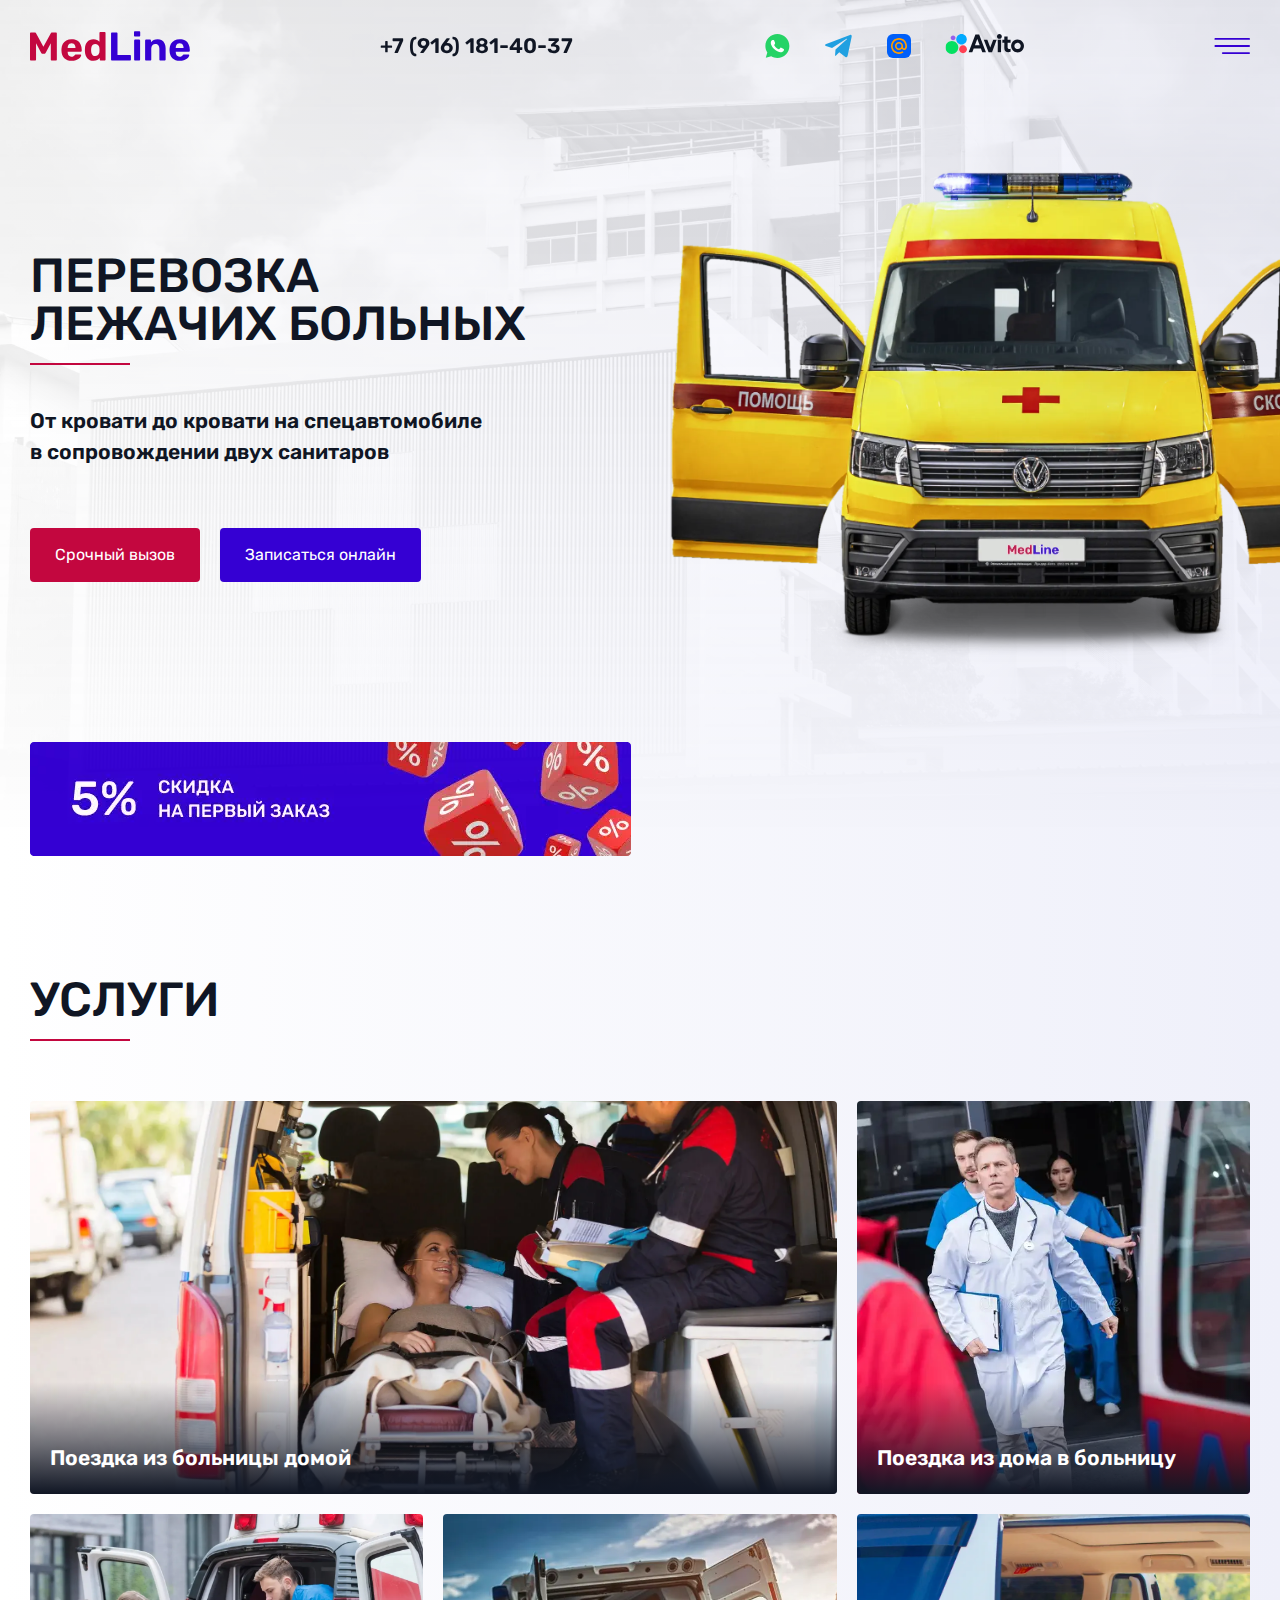
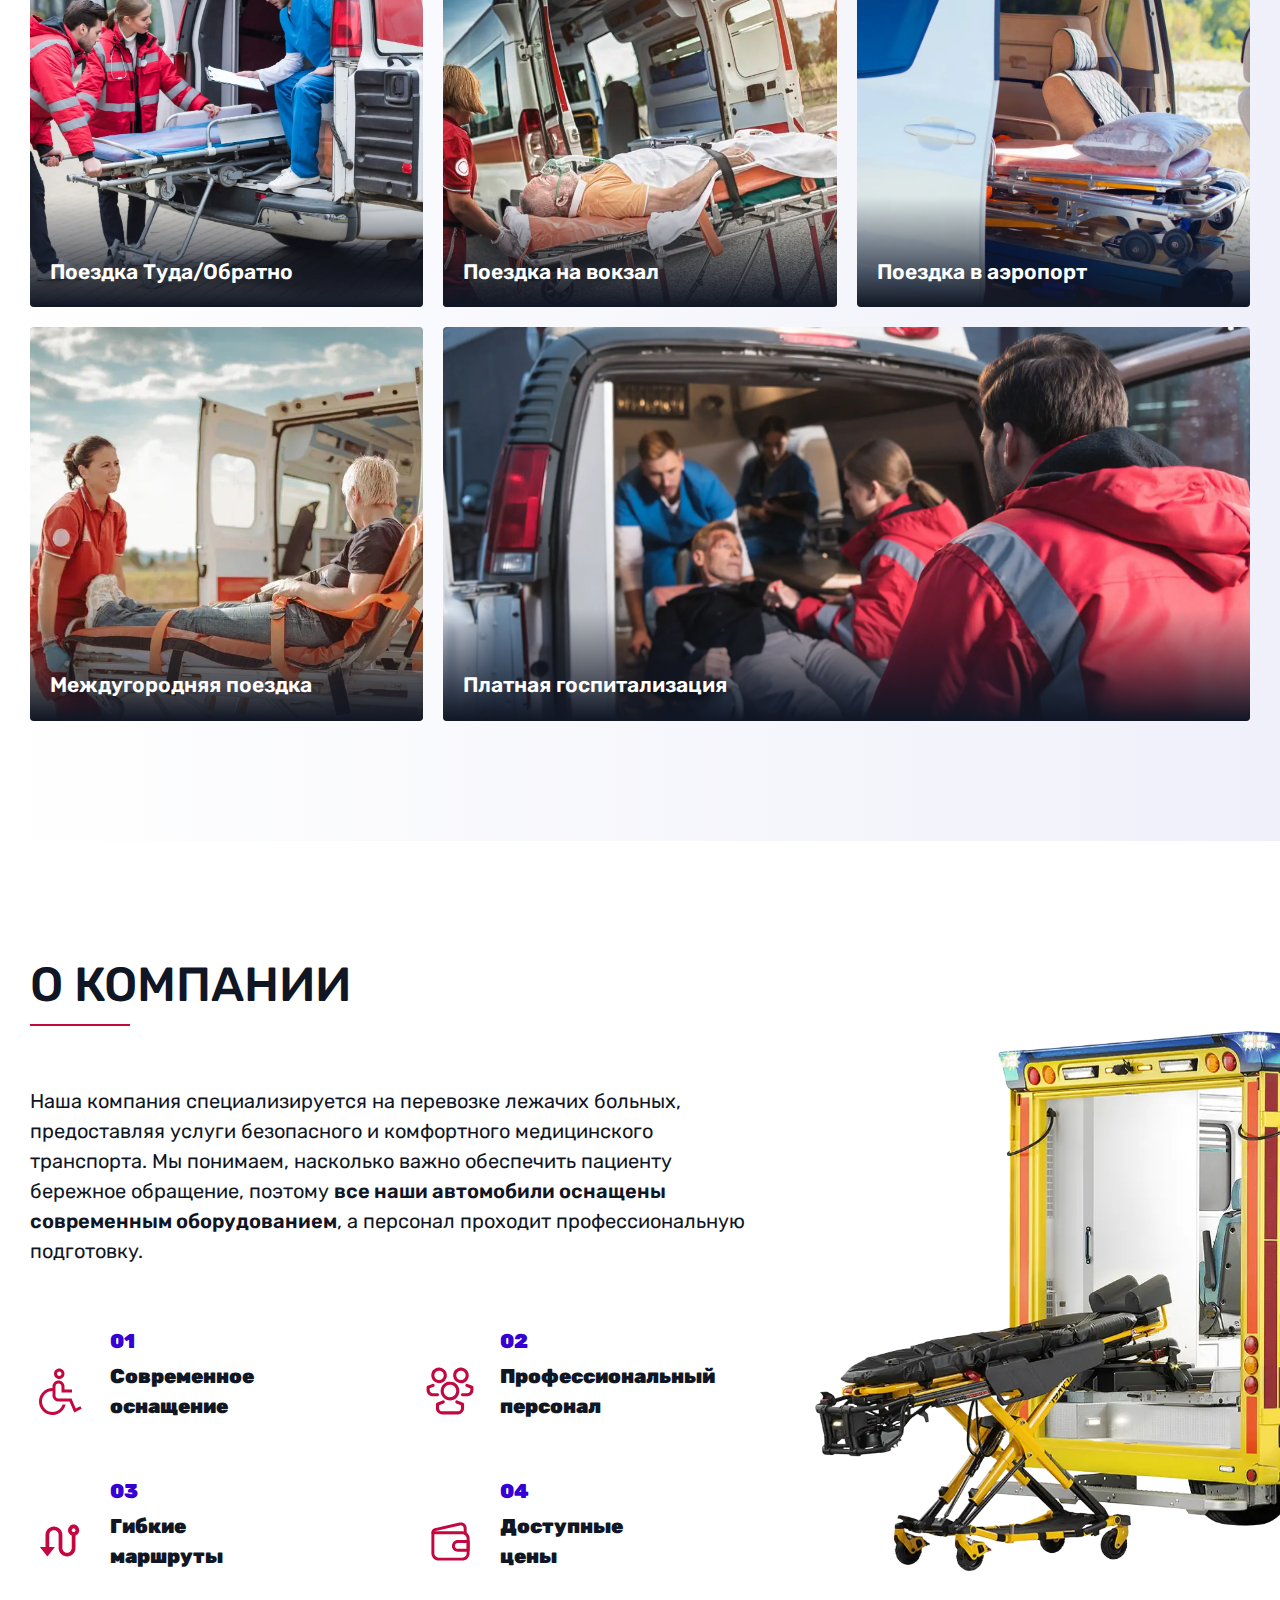
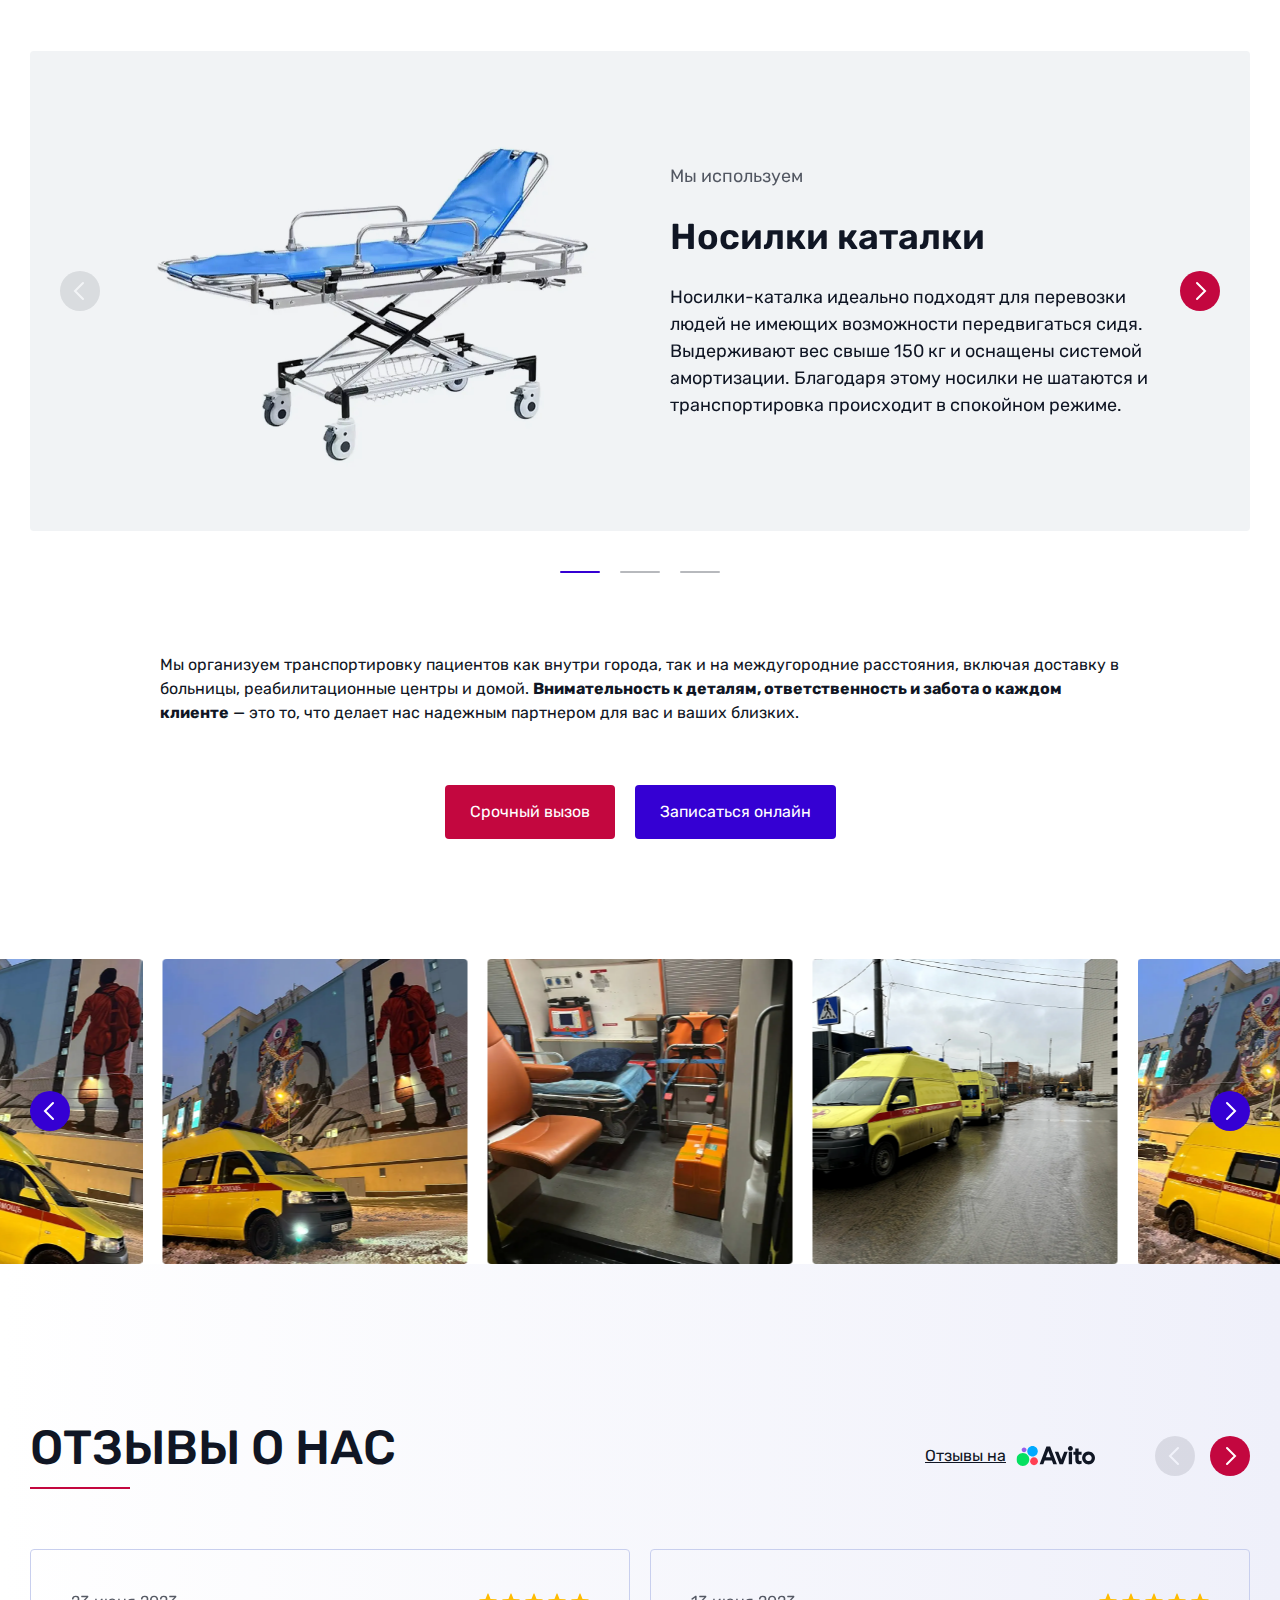
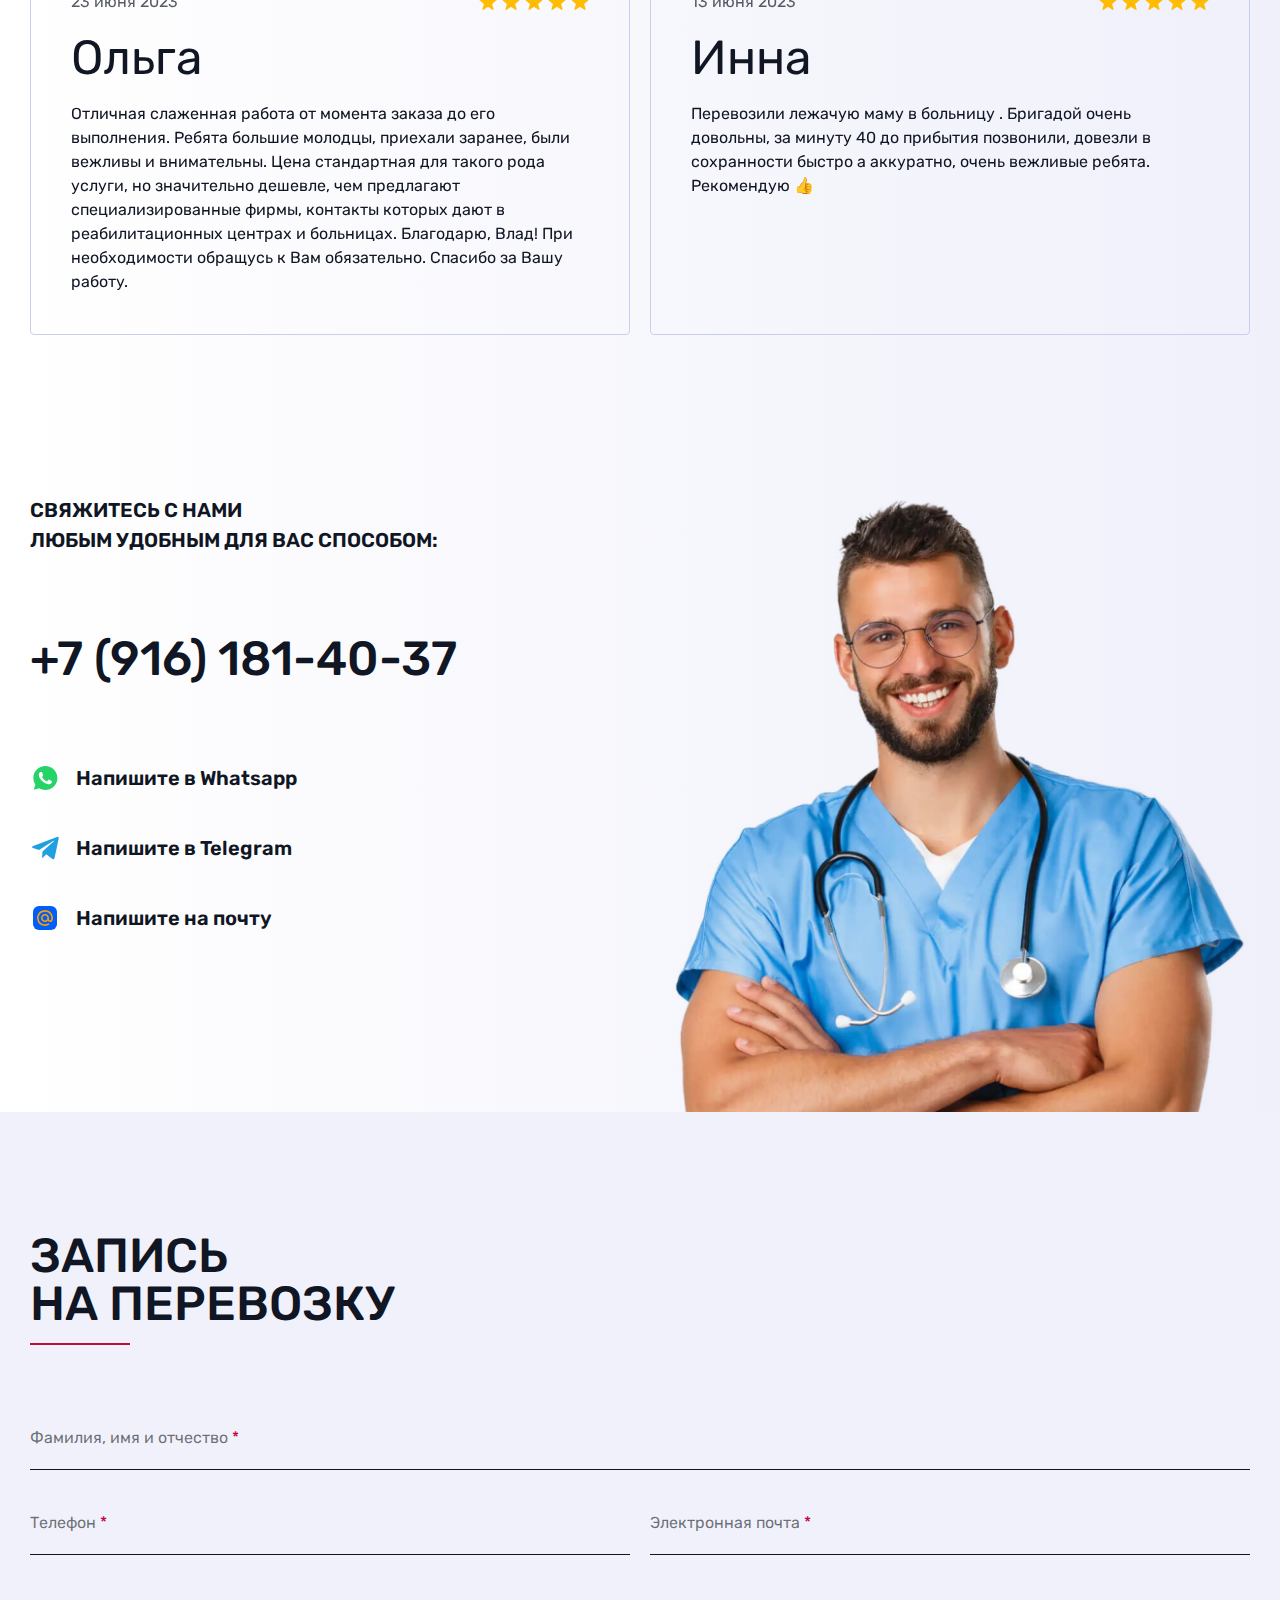
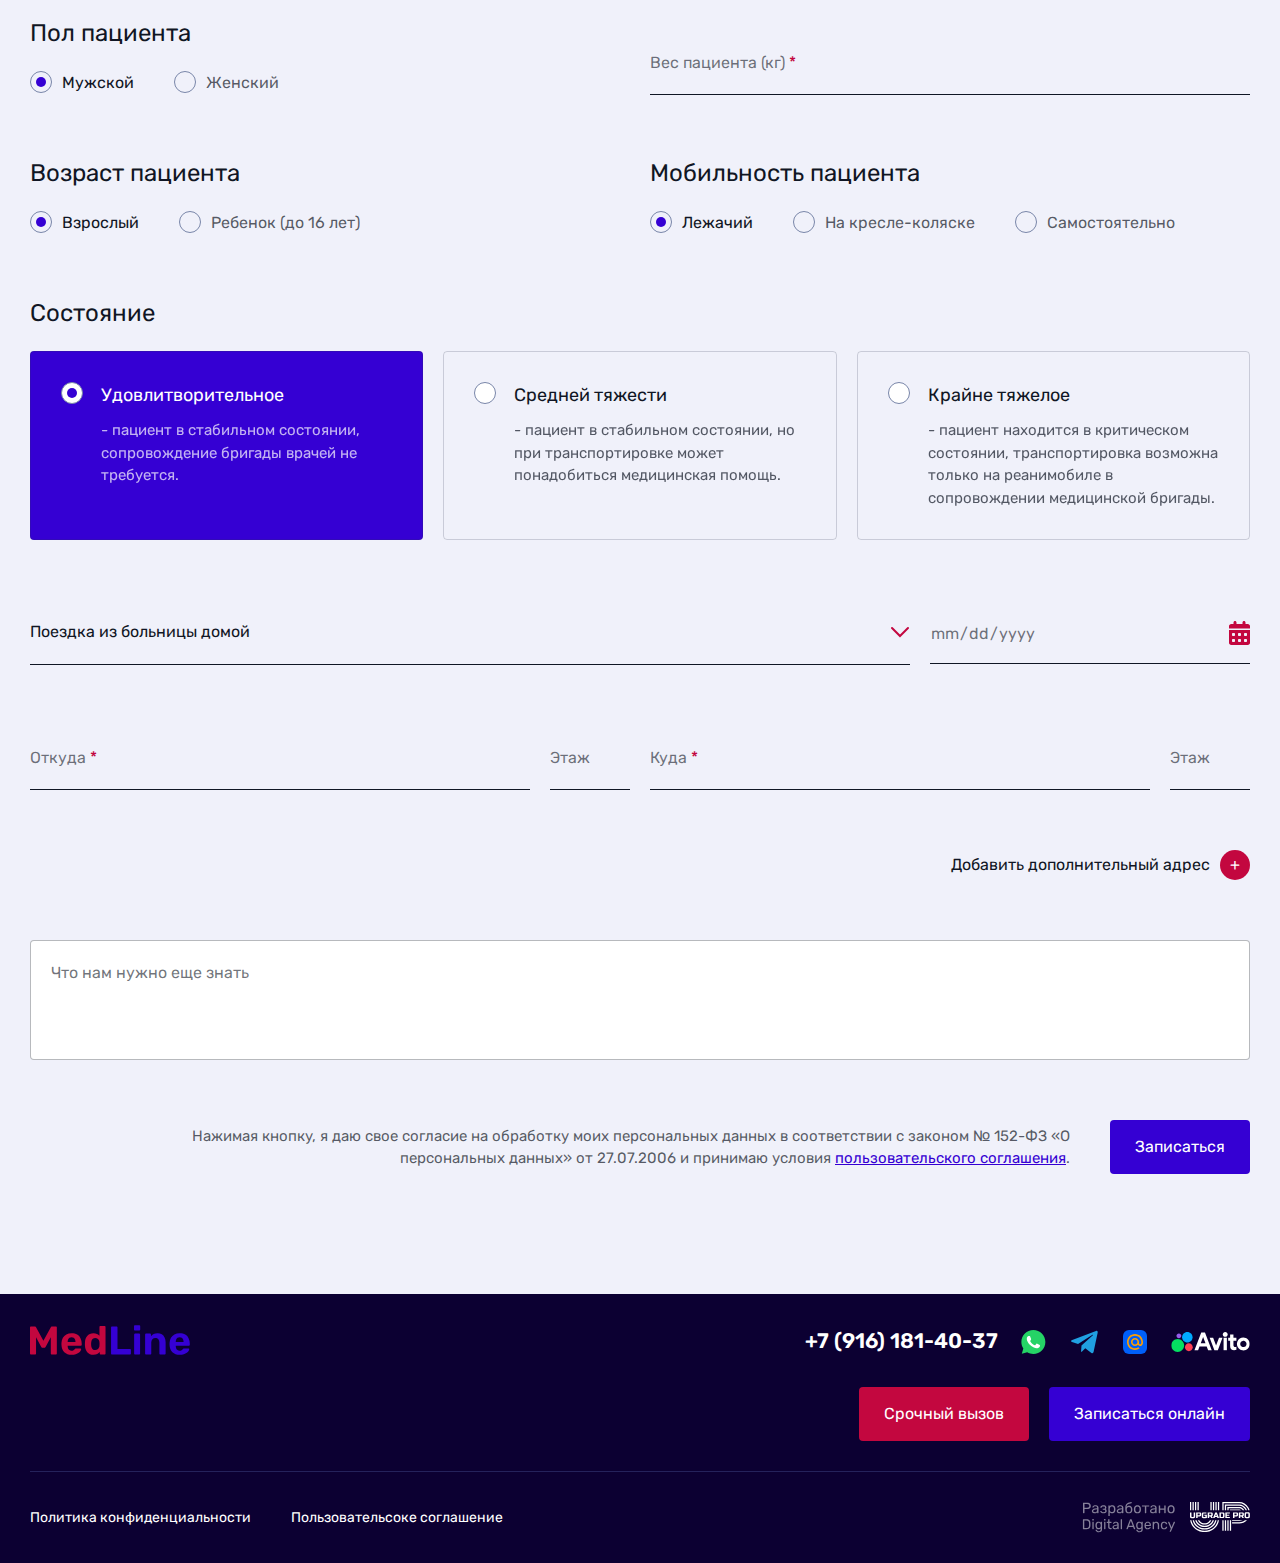
==== commit 57b4291f: "Fixes 15.01.25" ====
--- a/index.html
+++ b/index.html
@@ -5,23 +5,23 @@
         <meta http-equiv="X-UA-Compatible" content="IE=edge">
         <meta http-equiv="Cache-Control" content="no-cache">
         <meta name="viewport" content="user-scalable=no, width=device-width, height=device-height">
-        <meta name="description" content="Описание сайта">
-        <meta name="keywords" content="Ключевые слова">
-        <title>Заголовок сайта</title>
+        <meta name="description" content="Перевозка лежачих больных">
+        <meta name="keywords" content="Перевозка, лежачих, больных">
+        <title>Medline</title>
         <meta name="robots" content="index, follow">
         <meta name="HandheldFriendly" content="True">
         <meta name="format-detection" content="telephone=no">
         <meta name="format-detection" content="date=no">
         <meta name="format-detection" content="address=no">
         <meta name="format-detection" content="email=no">
-        <meta name="application-name" content="Заголовок сайта">
+        <meta name="application-name" content="Medline">
         <meta name="color-scheme" content="only light">
-        <meta property="og:title" content="Заголовок сайта">
+        <meta property="og:title" content="Medline">
         <meta property="og:type" content="website">
-        <meta property="og:description" content="Описание сайта">
-        <meta property="og:image" content="Изображение">
-        <meta property="og:site_name" content="Заголовок сайта">
-        <link rel="icon" href="images/favicon.png" type="image/png">
+        <meta property="og:description" content="Перевозка лежачих больных">
+        <meta property="og:image" content="images/og.webp">
+        <meta property="og:site_name" content="Medline">
+        <link rel="icon" href="images/favicon.svg" type="image/svg">
         <link rel="stylesheet" href="https://cdn.jsdelivr.net/npm/swiper@11/swiper-bundle.min.css">
         <link rel="stylesheet" href="css/common.css">
         <link rel="stylesheet" href="css/index.css">
@@ -34,7 +34,7 @@
         <header>
             <div class="container"><a class="logotype" href="index.html#main"><img src="images/logotype.svg"></a><a class="phone" href="tel:+79161814037">+7 (916) 181-40-37</a>
                 <menu><a href="index.html#services">Услуги</a><a href="index.html#about">О компании</a><a href="index.html#reviews">Отзывы</a><a href="index.html#contacts">Контакты</a></menu>
-                <div class="socials"><a href="https://wa.me/79161814037"><img src="images/whatsapp.svg"></a><a href="https://t.me/+79161814037"><img src="images/telegram.svg"></a><a href="mailto:ovn91@yandex.ru"><img src="images/mail.svg"></a><a href="https://www.avito.ru/mytischi/predlozheniya_uslug/transportirovka_lezhachih_bolnyh_1969695954"><img src="images/avito.svg"></a></div>
+                <div class="socials"><a href="https://wa.me/79161814037" target="blank"><img src="images/whatsapp.svg"></a><a href="https://t.me/+79161814037" target="blank"><img src="images/telegram.svg"></a><a href="mailto:ovn91@yandex.ru" target="blank"><img src="images/mail.svg"></a><a href="https://www.avito.ru/mytischi/predlozheniya_uslug/transportirovka_lezhachih_bolnyh_1969695954" target="blank"><img src="images/avito.svg"></a></div>
                 <div class="menu" data-modal-target="menu"><svg width="41" height="18" viewBox="0 0 41 18" fill="none" xmlns="http://www.w3.org/2000/svg">
 <path d="M1.5 1H40" stroke="#3500D3" stroke-width="2" stroke-linecap="round"/>
 <path d="M1.5 9H40" stroke="#3500D3" stroke-width="2" stroke-linecap="round"/>
@@ -49,13 +49,13 @@
                 <div class="container">
                     <div class="text">
                         <h1>Перевозка <br>лежачих больных</h1><span>От кровати до кровати на спецавтомобиле в сопровождении двух санитаров</span>
-                        <div class="buttons">
-                            <button class="red" data-modal-target="proposal">Срочный вызов</button>
+                        <div class="buttons"><a class="button red" href="tel:+79161814037">Срочный вызов</a>
                             <button class="blue" data-modal-target="proposal">Записаться онлайн</button>
                         </div>
                     </div>
                     <div class="image"><img src="images/car.webp" alt=""></div>
                 </div>
+                <div class="background"><img src="images/main.webp" alt=""></div>
             </section>
             <section class="discount">
                 <div class="container"><img src="images/discount.webp" alt=""></div>
@@ -67,43 +67,43 @@
                                     <div class="service">
                                         <div class="frontside"><span>Поездка из больницы домой</span><img src="images/1.webp" alt="Поездка из больницы домой"></div>
                                         <div class="backside"><span class="title">Поездка из больницы домой</span><span class="price">3 000 ₽</span>
-                                            <button class="red">Записаться</button>
+                                            <button class="red" data-modal-target="proposal">Записаться</button>
                                         </div>
                                     </div>
                                     <div class="service">
                                         <div class="frontside"><span>Поездка из дома в больницу</span><img src="images/2.webp" alt="Поездка из дома в больницу"></div>
                                         <div class="backside"><span class="title">Поездка из дома в больницу</span><span class="price">3 000 ₽</span>
-                                            <button class="red">Записаться</button>
+                                            <button class="red" data-modal-target="proposal">Записаться</button>
                                         </div>
                                     </div>
                                     <div class="service">
                                         <div class="frontside"><span>Поездка Туда/Обратно</span><img src="images/3.webp" alt="Поездка Туда/Обратно"></div>
                                         <div class="backside"><span class="title">Поездка Туда/Обратно</span><span class="price">6 500 ₽</span>
-                                            <button class="red">Записаться</button>
+                                            <button class="red" data-modal-target="proposal">Записаться</button>
                                         </div>
                                     </div>
                                     <div class="service">
                                         <div class="frontside"><span>Поездка на вокзал</span><img src="images/4.webp" alt="Поездка на вокзал"></div>
                                         <div class="backside"><span class="title">Поездка на вокзал</span><span class="price">4 500 ₽</span>
-                                            <button class="red">Записаться</button>
+                                            <button class="red" data-modal-target="proposal">Записаться</button>
                                         </div>
                                     </div>
                                     <div class="service">
                                         <div class="frontside"><span>Поездка в аэропорт</span><img src="images/5.webp" alt="Поездка в аэропорт"></div>
                                         <div class="backside"><span class="title">Поездка в аэропорт</span><span class="price">5 500 ₽</span>
-                                            <button class="red">Записаться</button>
+                                            <button class="red" data-modal-target="proposal">Записаться</button>
                                         </div>
                                     </div>
                                     <div class="service">
                                         <div class="frontside"><span>Междугородняя поездка</span><img src="images/6.webp" alt="Междугородняя поездка"></div>
                                         <div class="backside"><span class="title">Междугородняя поездка</span><span class="price">5 000 ₽</span>
-                                            <button class="red">Записаться</button>
+                                            <button class="red" data-modal-target="proposal">Записаться</button>
                                         </div>
                                     </div>
                                     <div class="service">
                                         <div class="frontside"><span>Платная госпитализация</span><img src="images/7.webp" alt="Платная госпитализация"></div>
                                         <div class="backside"><span class="title">Платная госпитализация</span><span class="price">3 000 ₽</span>
-                                            <button class="red">Записаться</button>
+                                            <button class="red" data-modal-target="proposal">Записаться</button>
                                         </div>
                                     </div>
                     </div>
@@ -165,8 +165,7 @@
                     </div>
                     <div class="additional">
                         <p>Мы организуем транспортировку пациентов как внутри города, так и на междугородние расстояния, включая доставку в больницы, реабилитационные центры и домой. <b>Внимательность к деталям, ответственность и забота о каждом клиенте</b> — это то, что делает нас надежным партнером для вас и ваших близких.</p>
-                        <div class="buttons">
-                            <button class="red" data-modal-target="proposal">Срочный вызов</button>
+                        <div class="buttons"><a class="button red" href="tel:79161814037">Срочный вызов</a>
                             <button class="blue" data-modal-target="proposal">Записаться онлайн</button>
                         </div>
                     </div>
@@ -203,7 +202,7 @@
             <section class="reviews" id="reviews">
                 <div class="container">
                     <div class="title">
-                        <h2>Отзывы о нас</h2><a class="avito" href="https://www.avito.ru/" target="_blank"><span>Отзывы на</span><img src="images/avito.svg" alt=""></a>
+                        <h2>Отзывы о нас</h2><a class="avito" href="https://www.avito.ru/mytischi/predlozheniya_uslug/transportirovka_lezhachih_bolnyh_1969695954" target="blank"><span>Отзывы на</span><img src="images/avito.svg" alt=""></a>
                         <div class="swiper-navigation">
                             <div class="arrow"><svg width="14" height="20" viewBox="0 0 14 20" fill="none" xmlns="http://www.w3.org/2000/svg">
 <path d="M4 2L12 10L4 18" stroke="white" stroke-width="2" stroke-linecap="round"/>
@@ -280,7 +279,7 @@
             <section class="contacts" id="contacts">
                 <div class="container">
                     <div class="text"><strong>Свяжитесь с нами <br>Любым удобным для вас способом:</strong><a class="phone" href="tel:79161814037">+7 (916) 181-40-37</a>
-                        <div class="socials"><a href="https://wa.me/79161814037"><img src="images/whatsapp.svg"><span>Напишите в Whatsapp</span></a><a href="https://t.me/+79161814037"><img src="images/telegram.svg"><span>Напишите в Telegram</span></a><a href="ovn91@yandex.ru"><img src="images/mail.svg"><span>Напишите на почту</span></a></div>
+                        <div class="socials"><a href="https://wa.me/79161814037" target="blank"><img src="images/whatsapp.svg"><span>Напишите в Whatsapp</span></a><a href="https://t.me/+79161814037" target="blank"><img src="images/telegram.svg"><span>Напишите в Telegram</span></a><a href="mailto:ovn91@yandex.ru" target="blank"><img src="images/mail.svg"><span>Напишите на почту</span></a></div>
                     </div>
                     <div class="image"><img src="images/16.webp" alt=" "></div>
                 </div>
@@ -364,6 +363,7 @@
                                                 </div>
                                             </div>
                                             <div class="select_list">
+                                                <label for="service">Поездка из больницы домой</label>
                                                 <label for="service_0">Поездка из дома в больницу</label>
                                                 <label for="service_1">Поездка Туда/Обратно</label>
                                                 <label for="service_2">Поездка на вокзал</label>
@@ -395,7 +395,7 @@
                                                 <label class="text">
                                                     <input type="number" placeholder="Этаж"><span>Этаж</span>
                                                 </label>
-                                </div><span class="add" onclick="this.before(this.previousElementSibling.cloneNode(true))">Добавить дополнительный адрес</span>
+                                </div><span class="add" onclick="this.before(this.previousElementSibling.cloneNode(true)); this.previousElementSibling.querySelector('input').removeAttribute('required')">Добавить дополнительный адрес</span>
                             </div>
                         </div>
                         <textarea name="message" placeholder="Что нам нужно еще знать"></textarea>
@@ -420,13 +420,12 @@
                     <div class="contacts"><a class="phone" href="tel:+79161814037">+7 (916) 181-40-37</a>
                         <div class="socials"><a href="https://wa.me/79161814037"><img src="images/whatsapp.svg"></a><a href="https://t.me/+79161814037"><img src="images/telegram.svg"></a><a href="mailto:ovn91@yandex.ru "><img src="images/mail.svg"></a><a href="https://www.avito.ru/mytischi/predlozheniya_uslug/transportirovka_lezhachih_bolnyh_1969695954"><img src="images/avito_light.svg"></a></div>
                     </div>
-                    <div class="buttons">
-                        <button class="red" data-modal-target="proposal">Срочный вызов</button>
+                    <div class="buttons"><a class="button red" href="tel:79161814037">Срочный вызов</a>
                         <button class="blue" data-modal-target="proposal">Записаться онлайн</button>
                     </div>
                 </div>
                 <div class="bottom">
-                    <div class="links"><a href="policy.html">Политика конфиденциальности</a><a href="policy.html">Пользовательсоке соглашение</a></div><a class="develop" href="https://upgrad.pro/" target="blank"><img src="images/upgrade.svg" alt=""></a>
+                    <div class="links"><a href="policy2.html">Политика конфиденциальности</a><a href="policy.html">Пользовательсоке соглашение</a></div><a class="develop" href="https://upgrad.pro/" target="blank"><img src="images/upgrade.svg" alt=""></a>
                 </div>
             </div>
         </footer>
--- a/css/index.css
+++ b/css/index.css
@@ -1,5 +1,6 @@
 @charset "UTF-8";
 section.main {
+  position: relative;
   padding-top: 160px;
   padding-bottom: 160px;
 }
@@ -13,6 +14,7 @@
   display: grid;
   grid-template-columns: repeat(2, 1fr);
   grid-gap: 60px;
+  z-index: 2;
 }
 @media (max-width: 960px) {
   section.main div.container {
@@ -105,6 +107,31 @@
   }
 }
 
+div.background {
+  grid-column: full;
+  position: absolute;
+  top: -100px;
+  left: 0;
+  width: 100%;
+  height: calc(100% + 200px);
+  z-index: 1;
+}
+div.background img {
+  width: 100%;
+  height: 100%;
+  -o-object-fit: cover;
+     object-fit: cover;
+  -o-object-position: center center;
+     object-position: center center;
+  -webkit-mask-image: -webkit-gradient(linear, left bottom, left top, from(rgba(0, 0, 0, 0)), to(rgb(0, 0, 0)));
+  -webkit-mask-image: linear-gradient(to top, rgba(0, 0, 0, 0), rgb(0, 0, 0));
+          mask-image: -webkit-gradient(linear, left bottom, left top, from(rgba(0, 0, 0, 0)), to(rgb(0, 0, 0)));
+          mask-image: linear-gradient(to top, rgba(0, 0, 0, 0), rgb(0, 0, 0));
+  -webkit-filter: grayscale(1);
+          filter: grayscale(1);
+  opacity: 0.2;
+}
+
 section.discount img {
   max-width: 100%;
 }
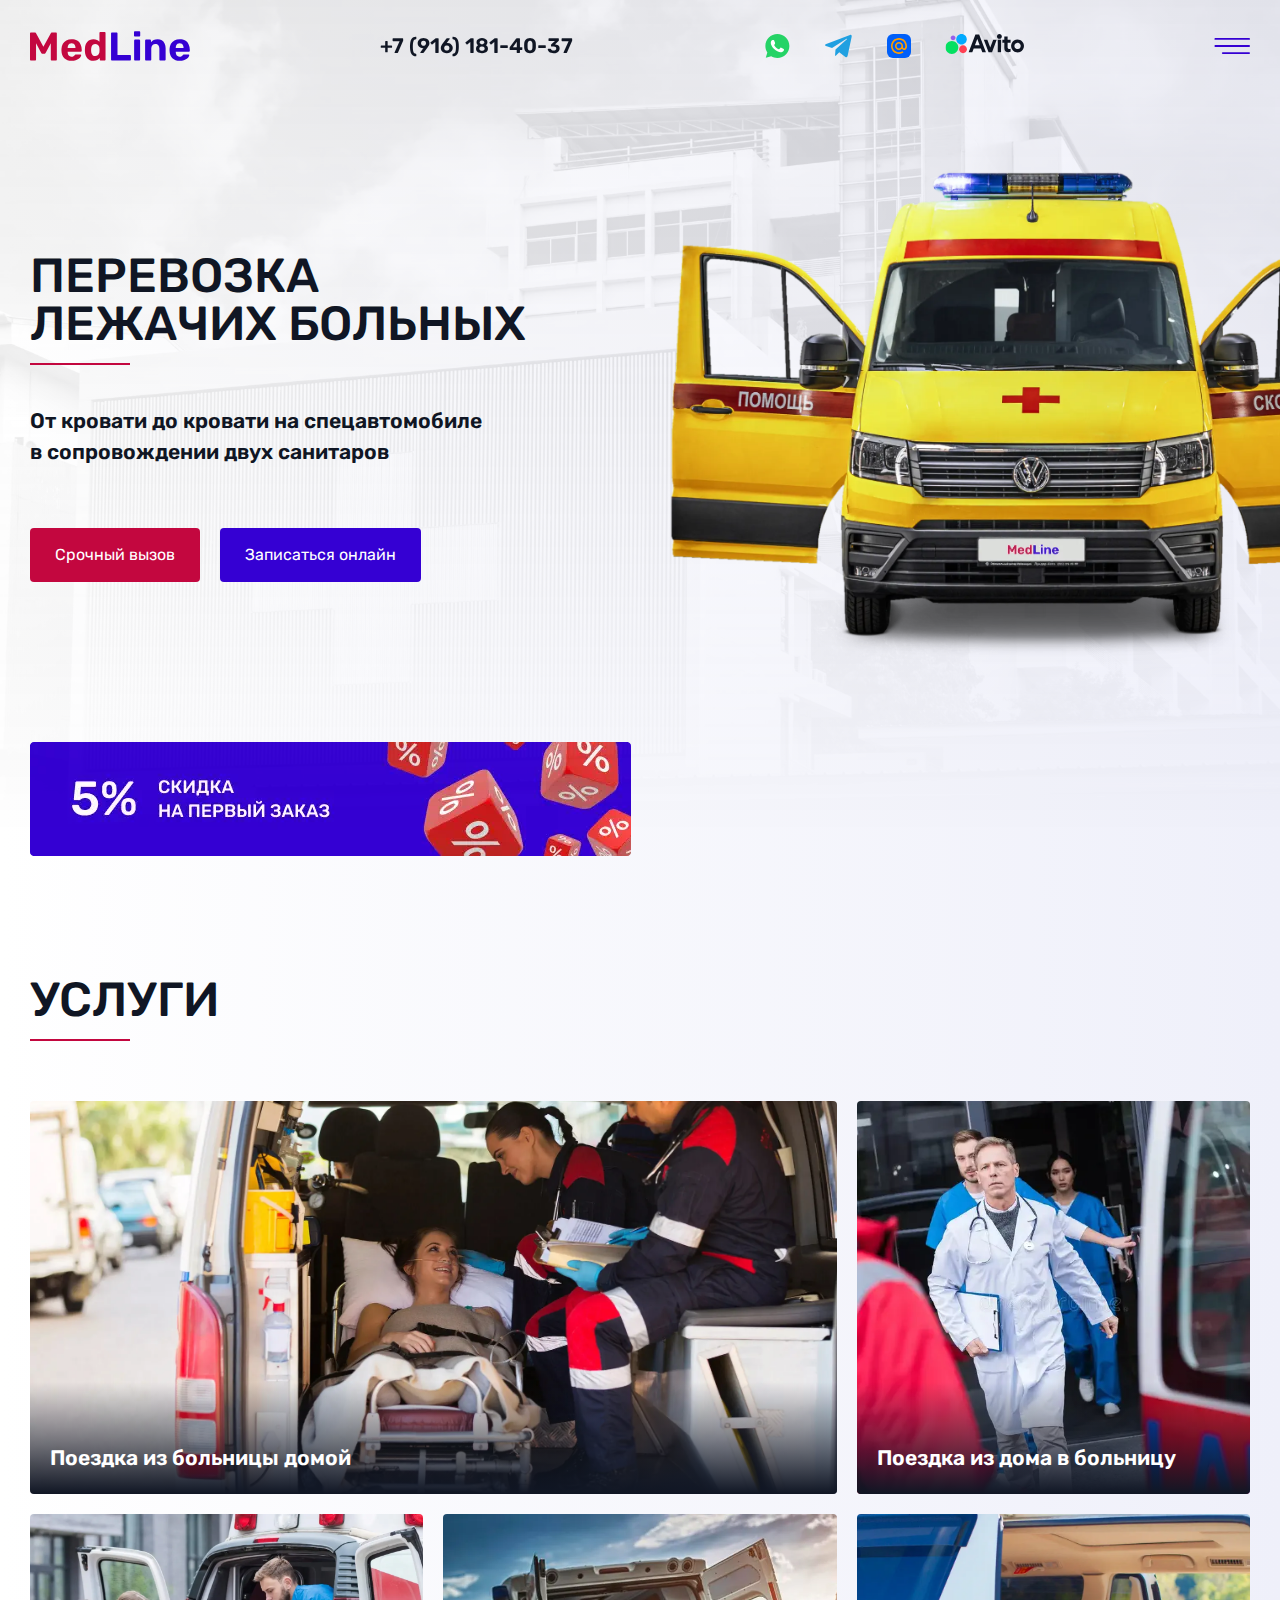
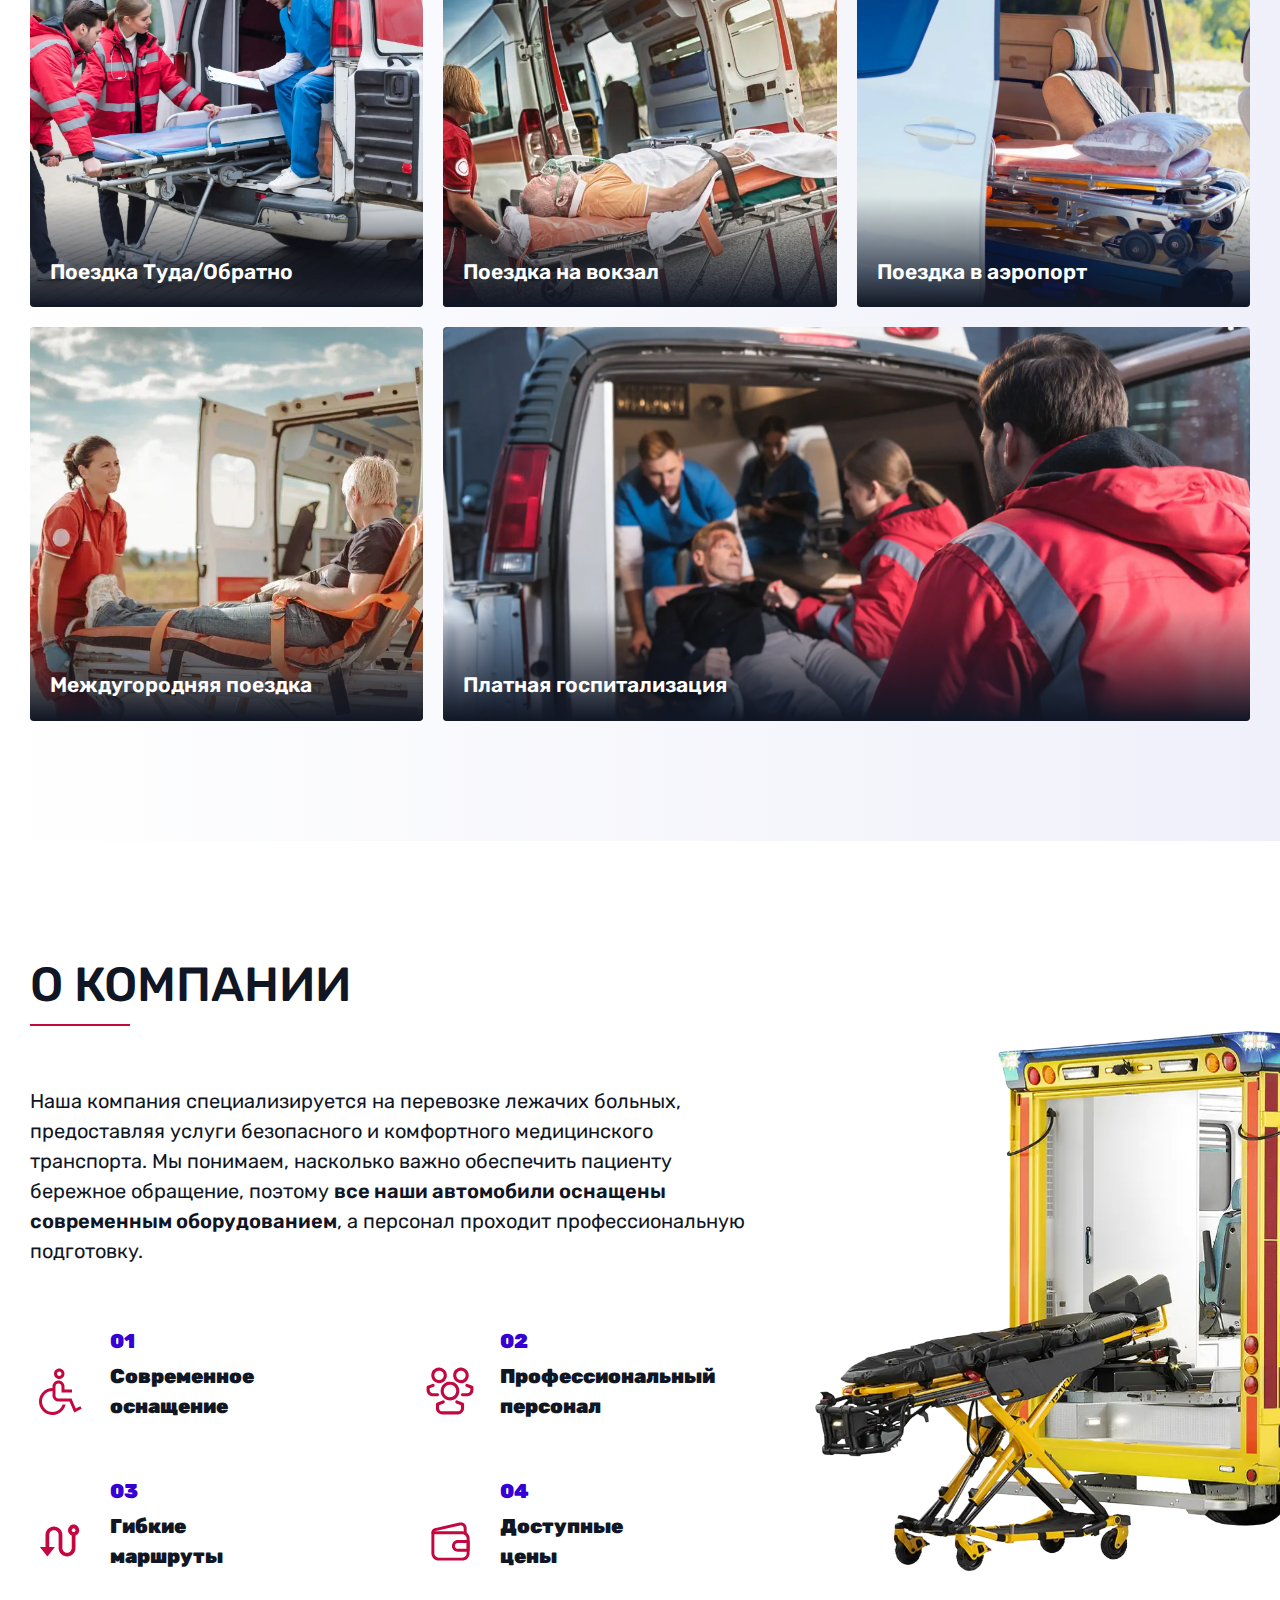
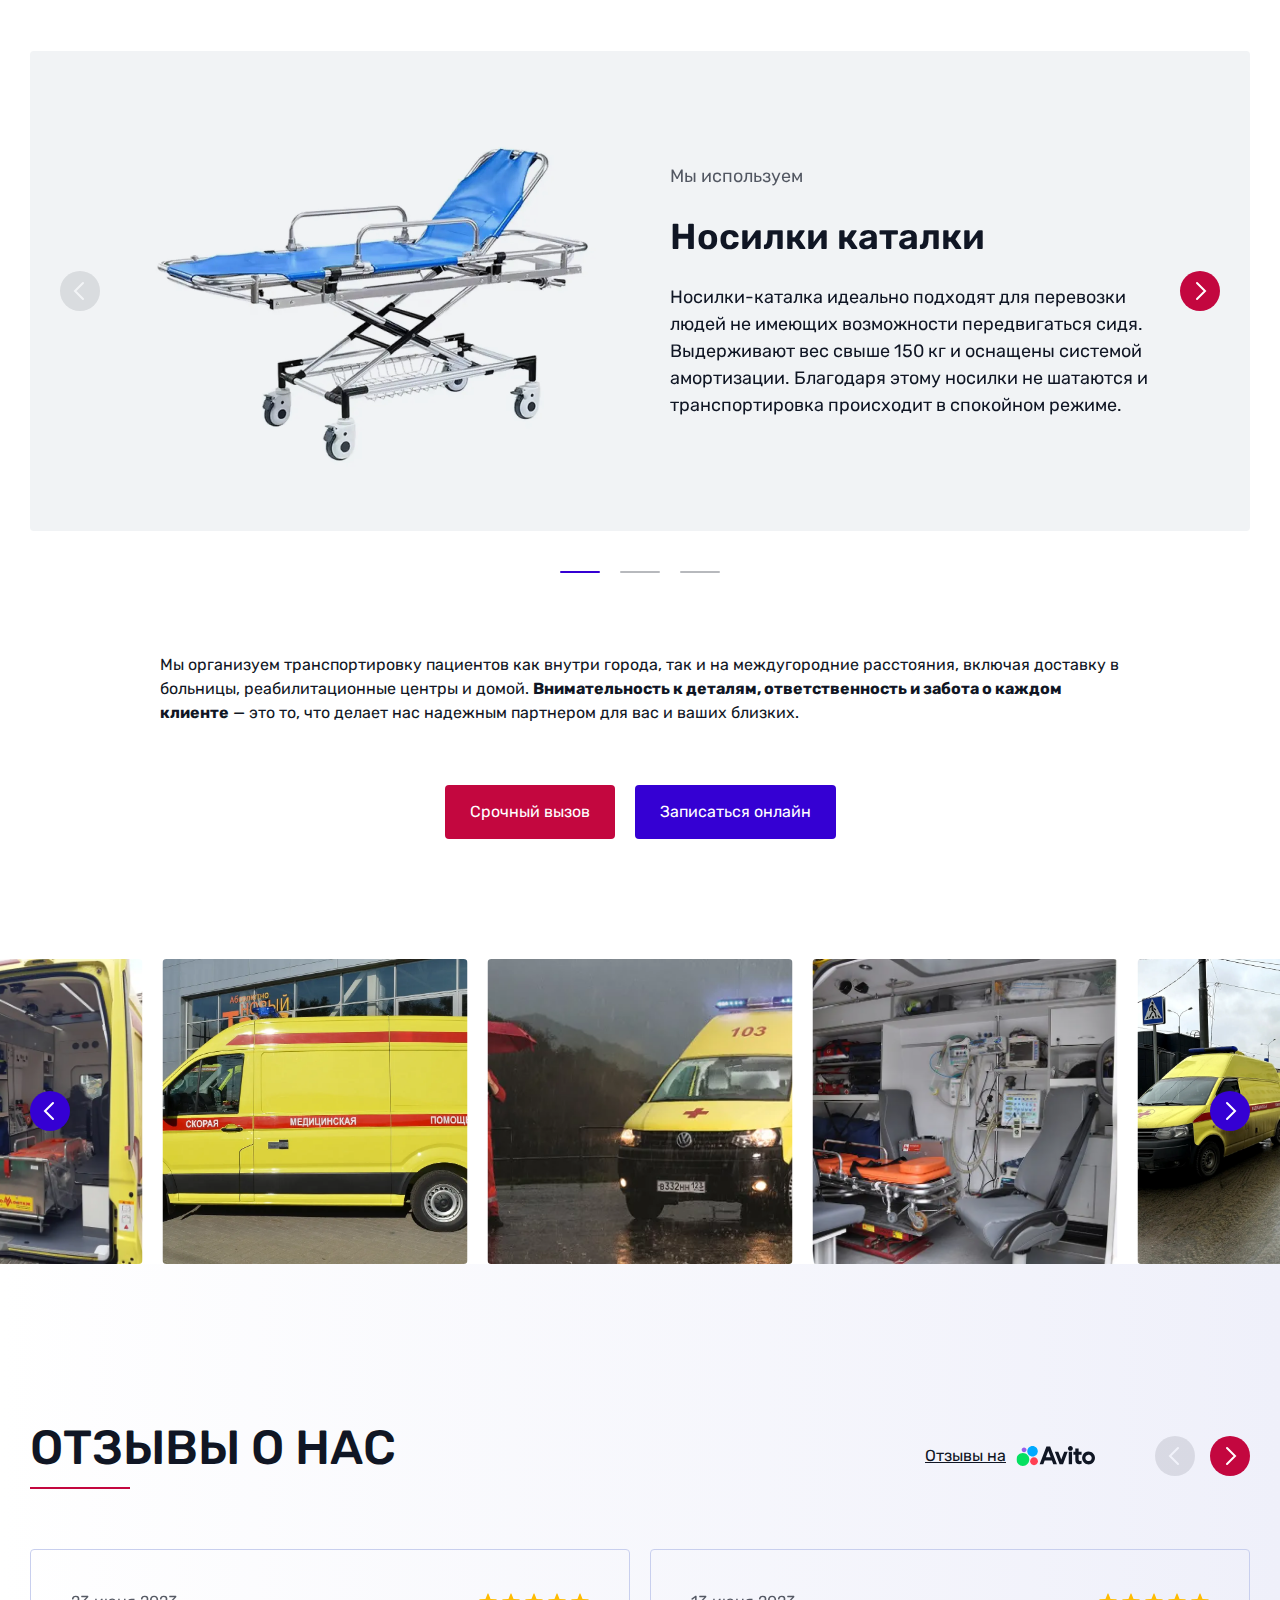
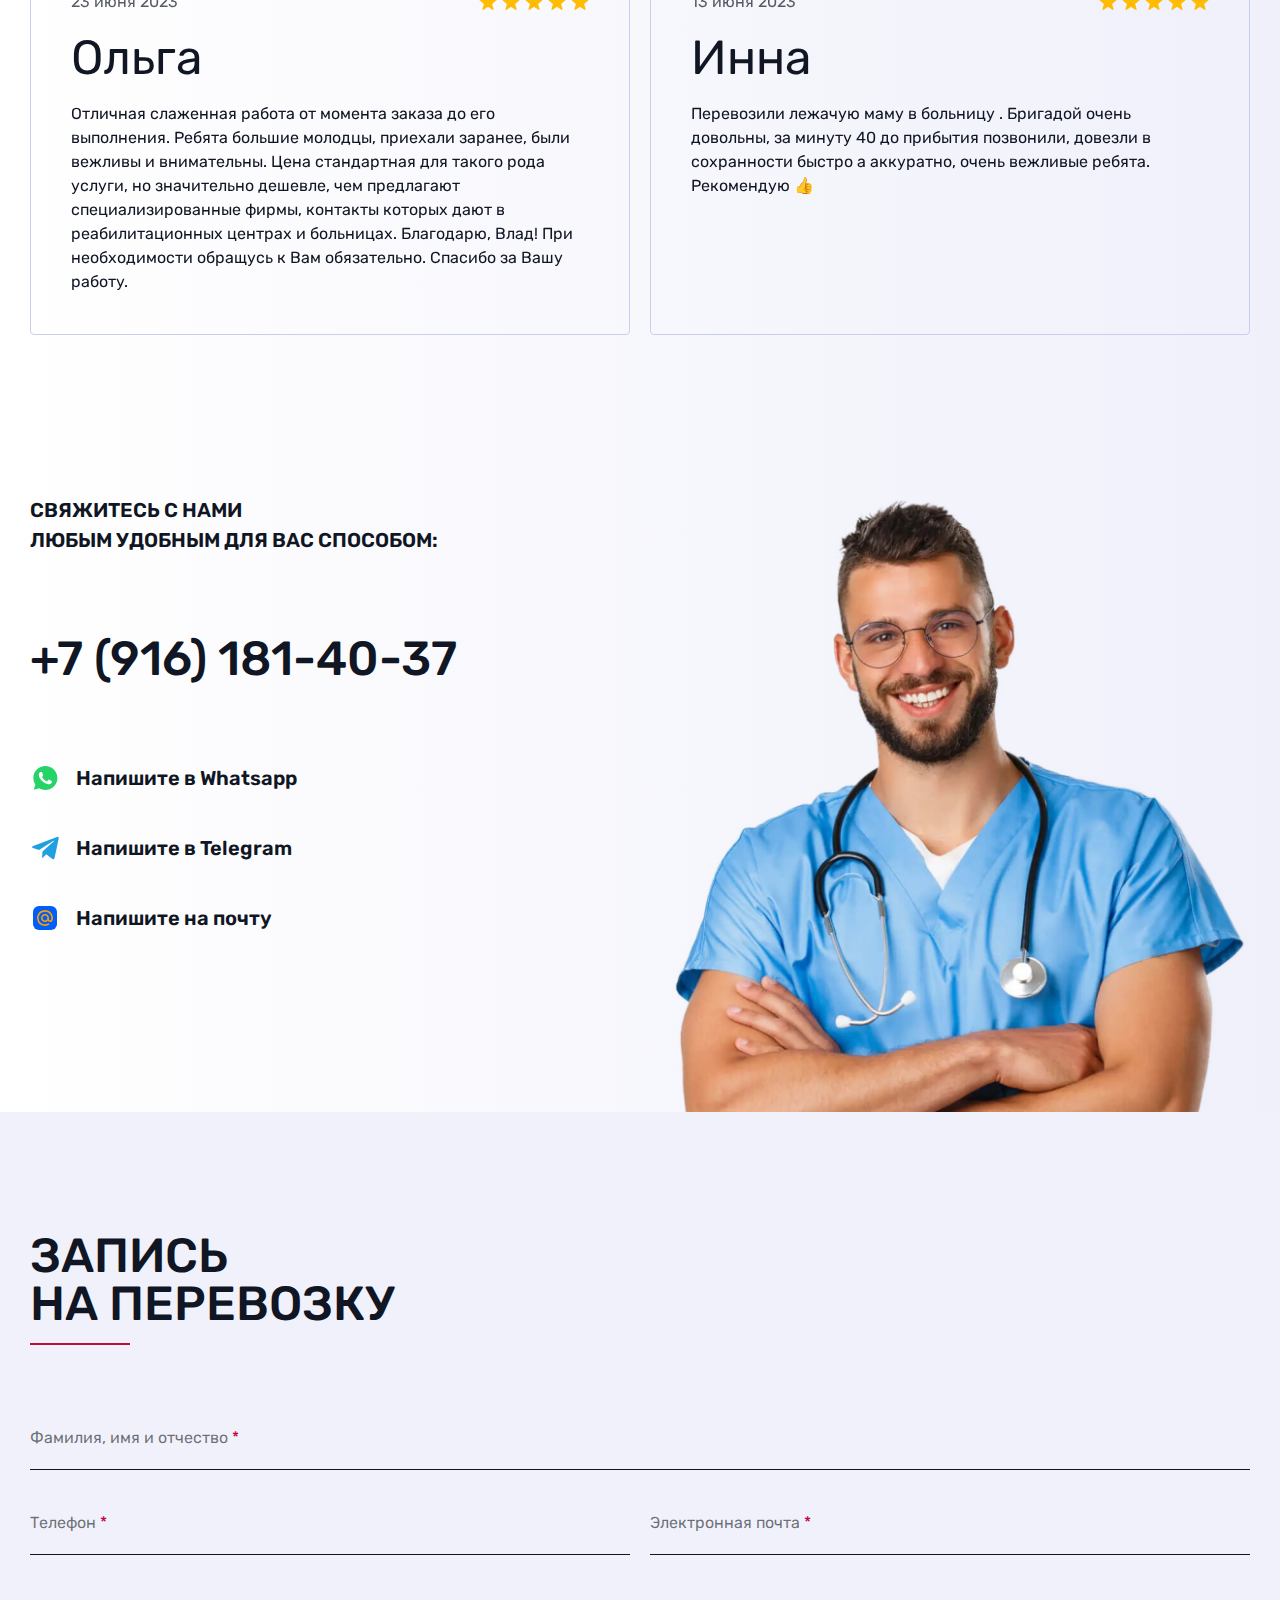
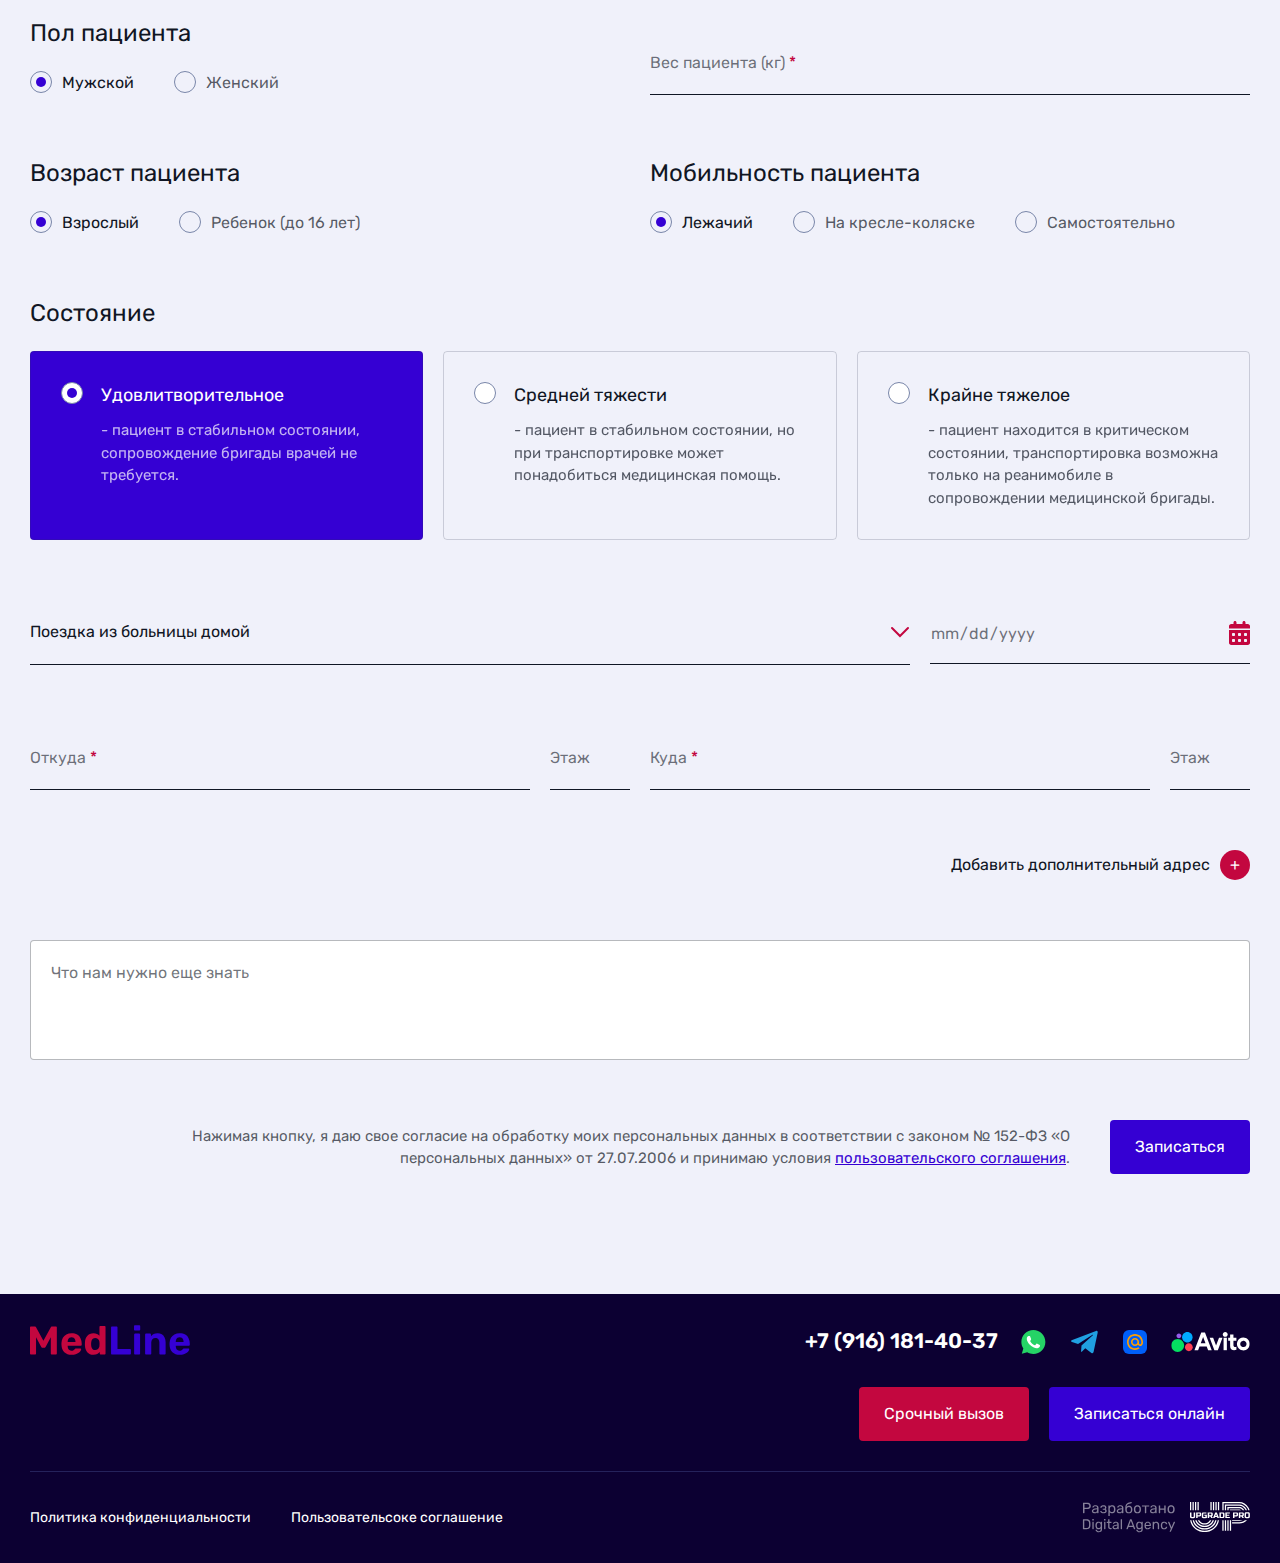
==== commit b7faf729: "Add new photo" ====
--- a/index.html
+++ b/index.html
@@ -175,14 +175,21 @@
                 <div class="container">
                     <div class="swiper">
                         <div class="swiper-wrapper">
-                            <div class="swiper-slide"><img src="images/12.webp" alt=""></div>
-                            <div class="swiper-slide"><img src="images/13.webp" alt=""></div>
-                            <div class="swiper-slide"><img src="images/14.webp" alt=""></div>
-                            <div class="swiper-slide"><img src="images/15.webp" alt=""></div>
-                            <div class="swiper-slide"><img src="images/12.webp" alt=""></div>
-                            <div class="swiper-slide"><img src="images/13.webp" alt=""></div>
-                            <div class="swiper-slide"><img src="images/14.webp" alt=""></div>
-                            <div class="swiper-slide"><img src="images/15.webp" alt=""></div>
+                            <div class="swiper-slide"><img src="images/gallery/1.webp" alt=""></div>
+                            <div class="swiper-slide"><img src="images/gallery/4.webp" alt=""></div>
+                            <div class="swiper-slide"><img src="images/gallery/6.webp" alt=""></div>
+                            <div class="swiper-slide"><img src="images/gallery/7.webp" alt=""></div>
+                            <div class="swiper-slide"><img src="images/gallery/8.webp" alt=""></div>
+                            <div class="swiper-slide"><img src="images/gallery/10.webp" alt=""></div>
+                            <div class="swiper-slide"><img src="images/gallery/11.webp" alt=""></div>
+                            <div class="swiper-slide"><img src="images/gallery/12.webp" alt=""></div>
+                            <div class="swiper-slide"><img src="images/gallery/13.webp" alt=""></div>
+                            <div class="swiper-slide"><img src="images/gallery/14.webp" alt=""></div>
+                            <div class="swiper-slide"><img src="images/gallery/15.webp" alt=""></div>
+                            <div class="swiper-slide"><img src="images/gallery/16.webp" alt=""></div>
+                            <div class="swiper-slide"><img src="images/gallery/17.webp" alt=""></div>
+                            <div class="swiper-slide"><img src="images/gallery/18.webp" alt=""></div>
+                            <div class="swiper-slide"><img src="images/gallery/19.webp" alt=""></div>
                         </div>
                     </div>
                     <div class="swiper-navigation">
@@ -399,7 +406,7 @@
                             </div>
                         </div>
                         <textarea name="message" placeholder="Что нам нужно еще знать"></textarea>
-                        <div class="submit"><span>Нажимая кнопку, я даю свое согласие на обработку моих персональных данных в соответствии с законом № 152-ФЗ «О персональных данных» от 27.07.2006 и принимаю условия <a href="###">пользовательского соглашения</a>.</span>
+                        <div class="submit"><span>Нажимая кнопку, я даю свое согласие на обработку моих персональных данных в соответствии с законом № 152-ФЗ «О персональных данных» от 27.07.2006 и принимаю условия <a href="policy.html" target="blank">пользовательского соглашения</a>.</span>
                             <button class="blue">Записаться</button>
                         </div>
                     </form>
@@ -418,7 +425,7 @@
             <div class="container">
                 <div class="top"><a class="logotype" href="index.html#main"><img src="images/logotype.svg" alt=""></a>
                     <div class="contacts"><a class="phone" href="tel:+79161814037">+7 (916) 181-40-37</a>
-                        <div class="socials"><a href="https://wa.me/79161814037"><img src="images/whatsapp.svg"></a><a href="https://t.me/+79161814037"><img src="images/telegram.svg"></a><a href="mailto:ovn91@yandex.ru "><img src="images/mail.svg"></a><a href="https://www.avito.ru/mytischi/predlozheniya_uslug/transportirovka_lezhachih_bolnyh_1969695954"><img src="images/avito_light.svg"></a></div>
+                        <div class="socials"><a href="https://wa.me/79161814037" target="blank"><img src="images/whatsapp.svg"></a><a href="https://t.me/+79161814037" target="blank"><img src="images/telegram.svg"></a><a href="mailto:ovn91@yandex.ru" target="blank"><img src="images/mail.svg"></a><a href="https://www.avito.ru/mytischi/predlozheniya_uslug/transportirovka_lezhachih_bolnyh_1969695954" target="blank"><img src="images/avito_light.svg"></a></div>
                     </div>
                     <div class="buttons"><a class="button red" href="tel:79161814037">Срочный вызов</a>
                         <button class="blue" data-modal-target="proposal">Записаться онлайн</button>
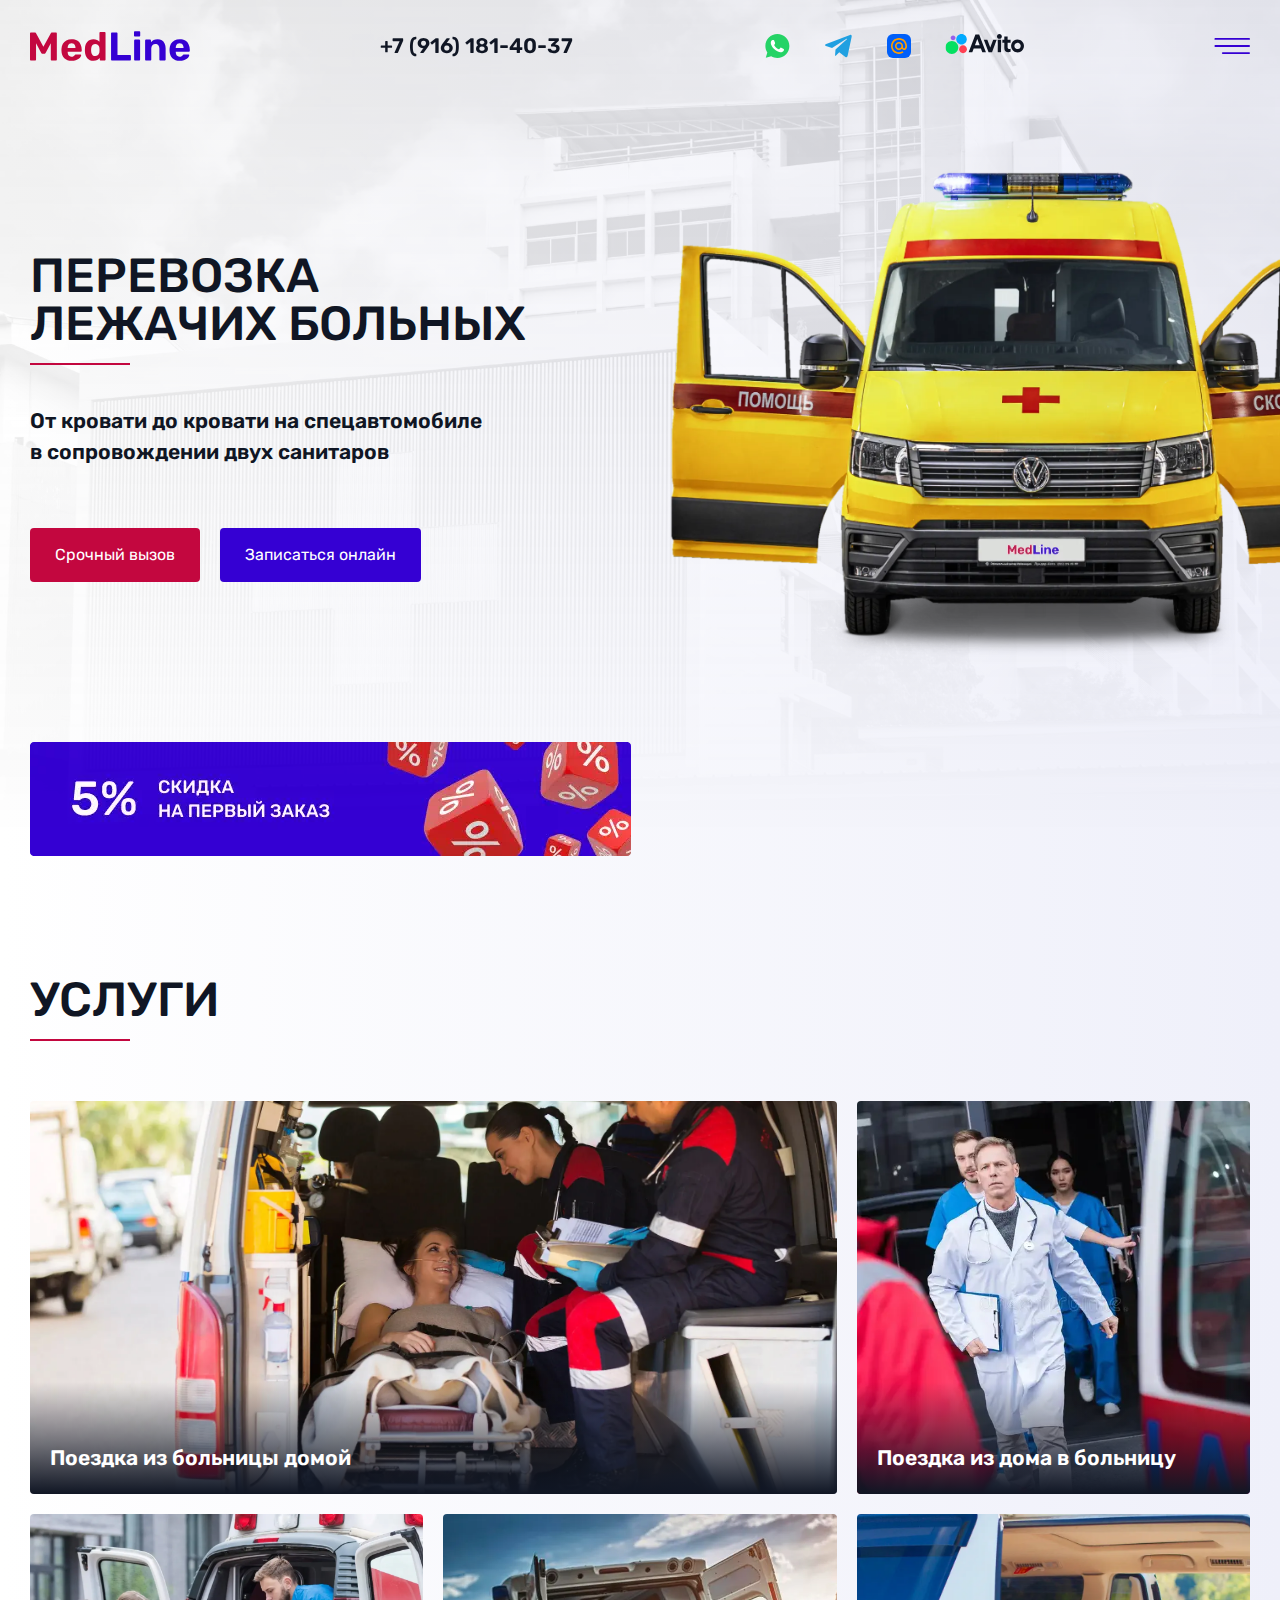
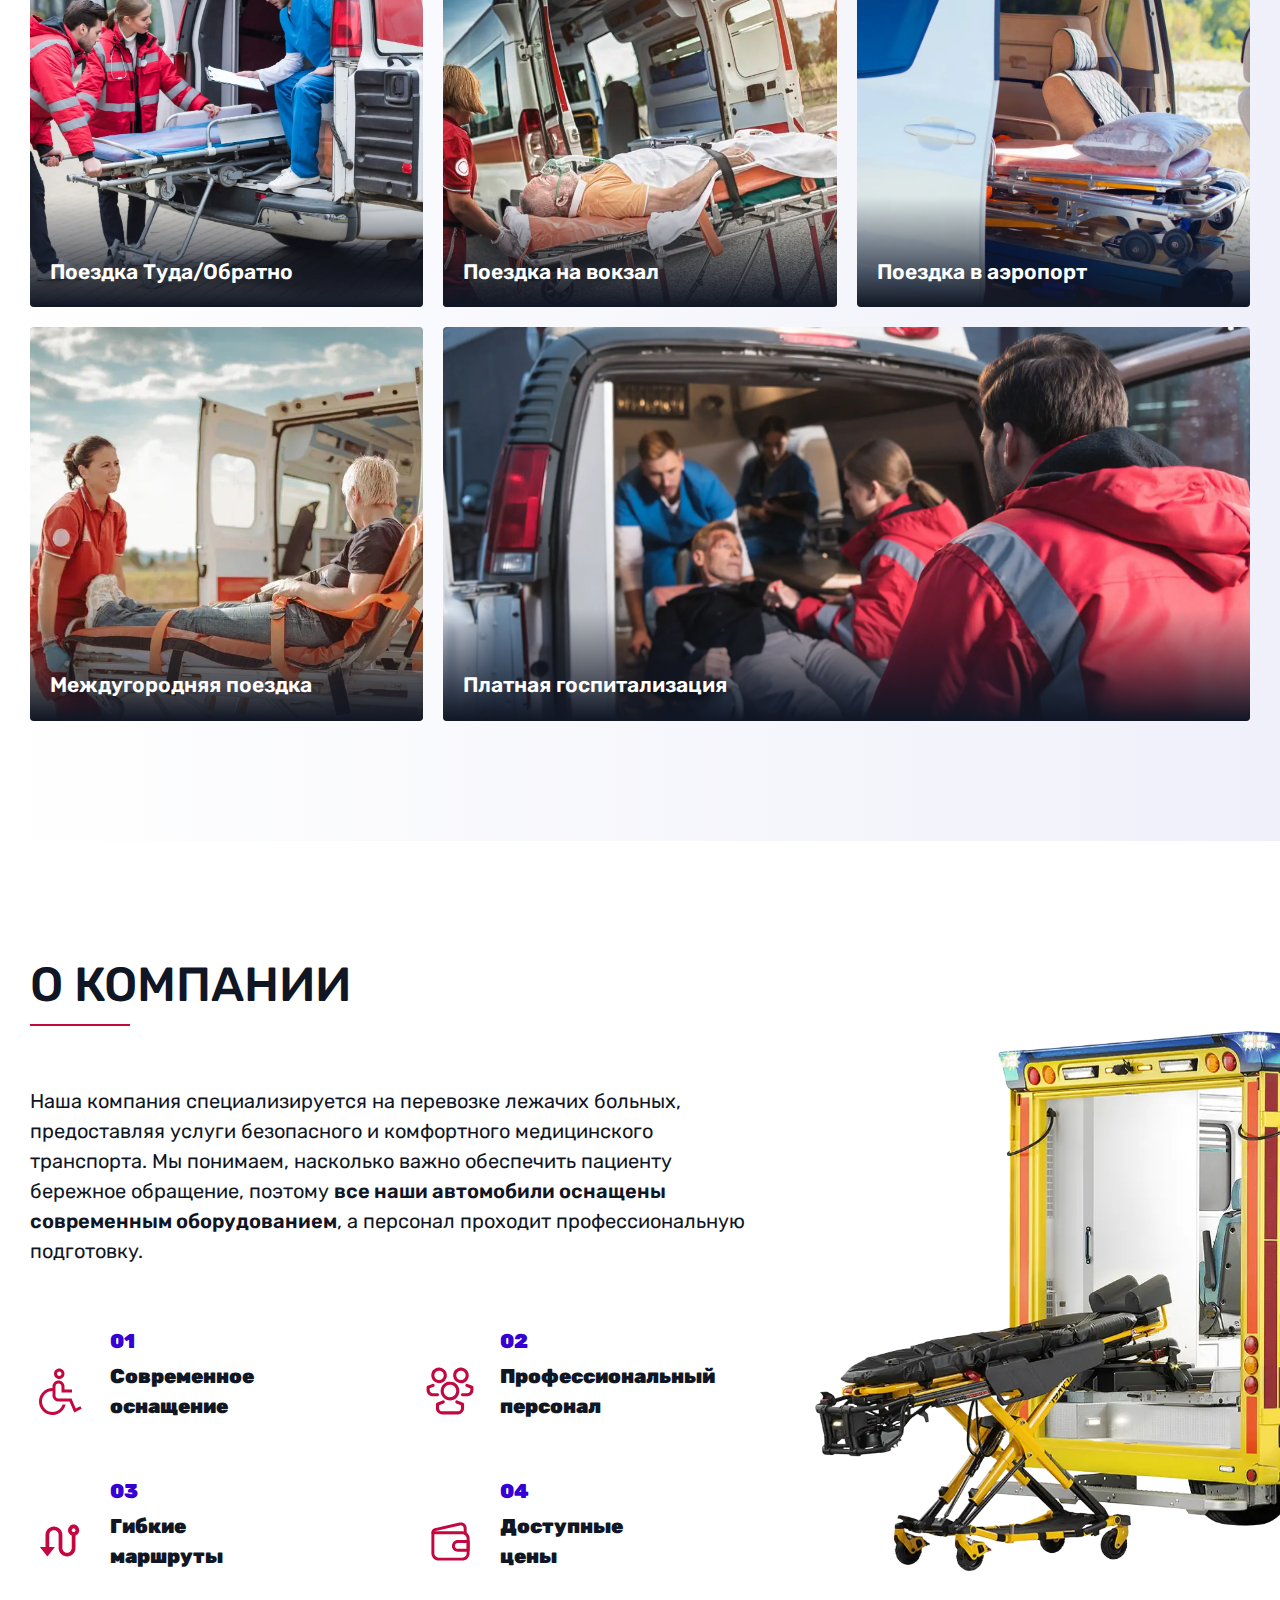
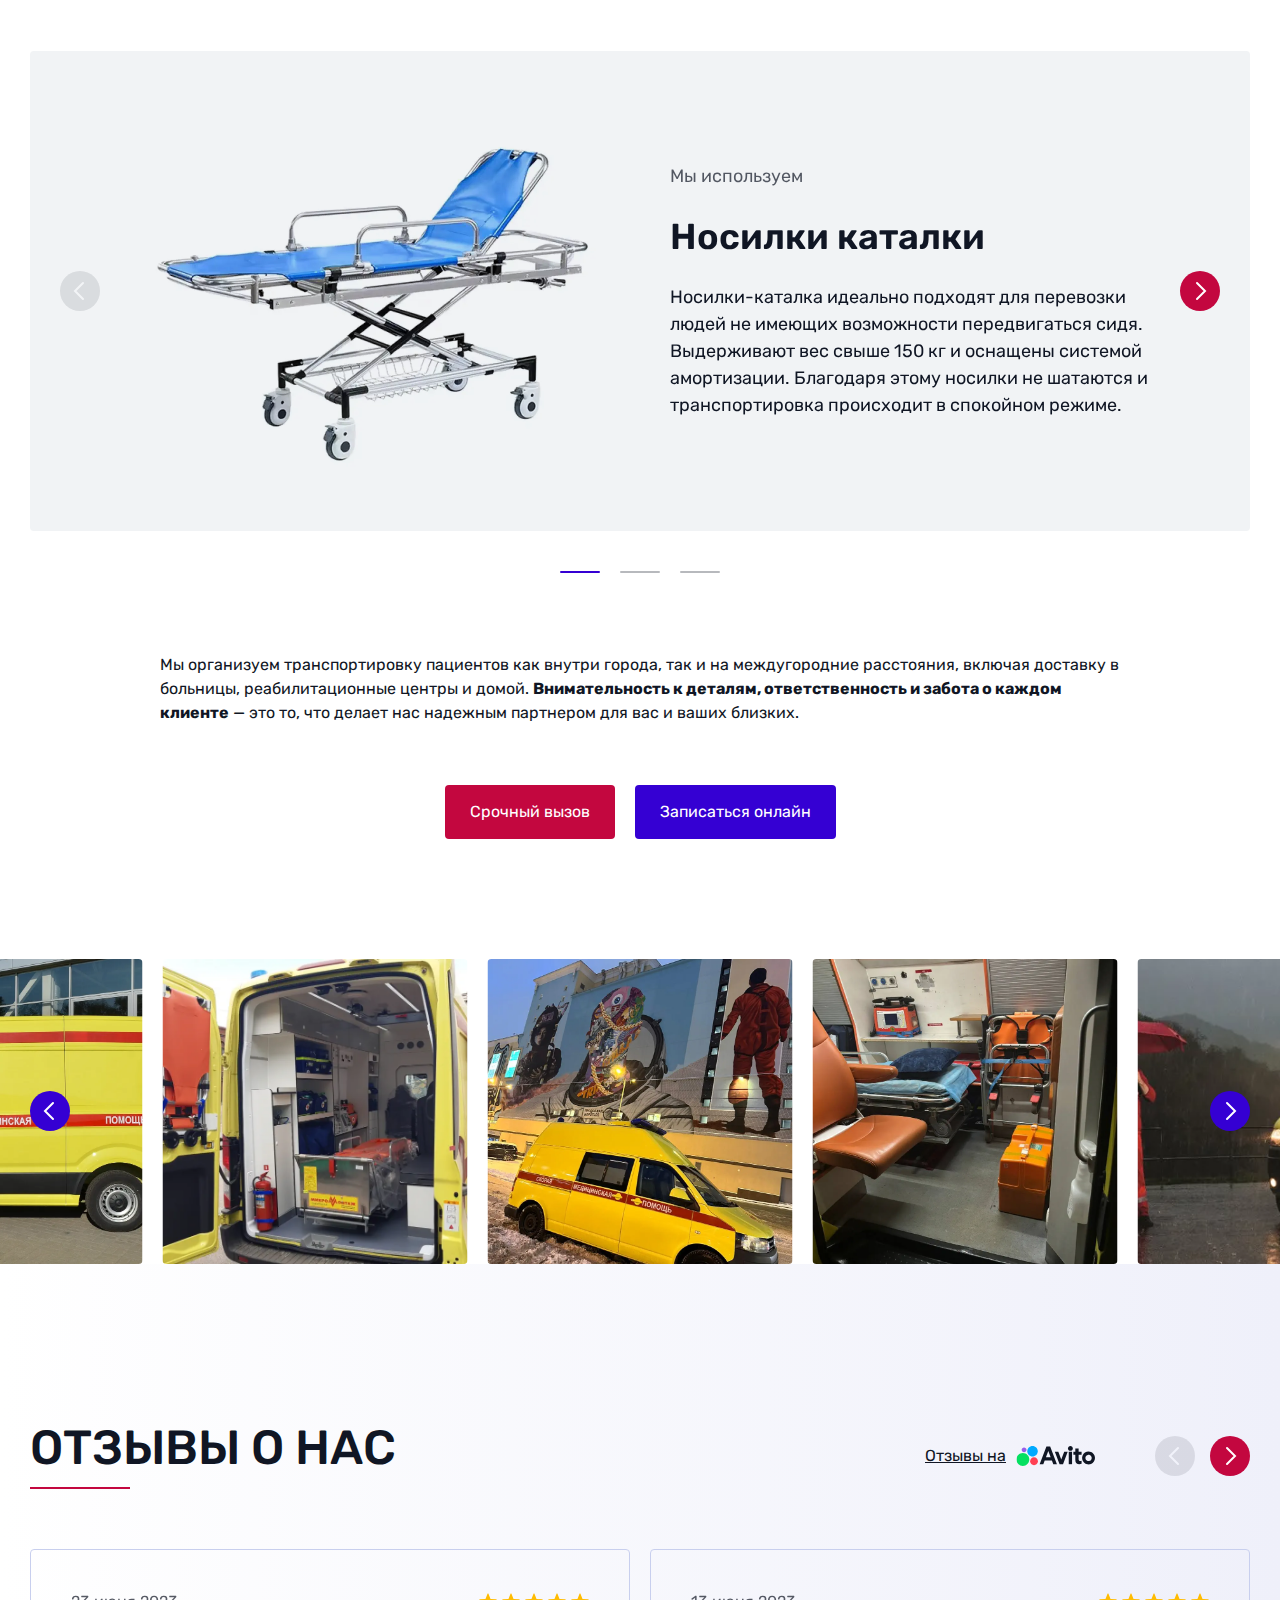
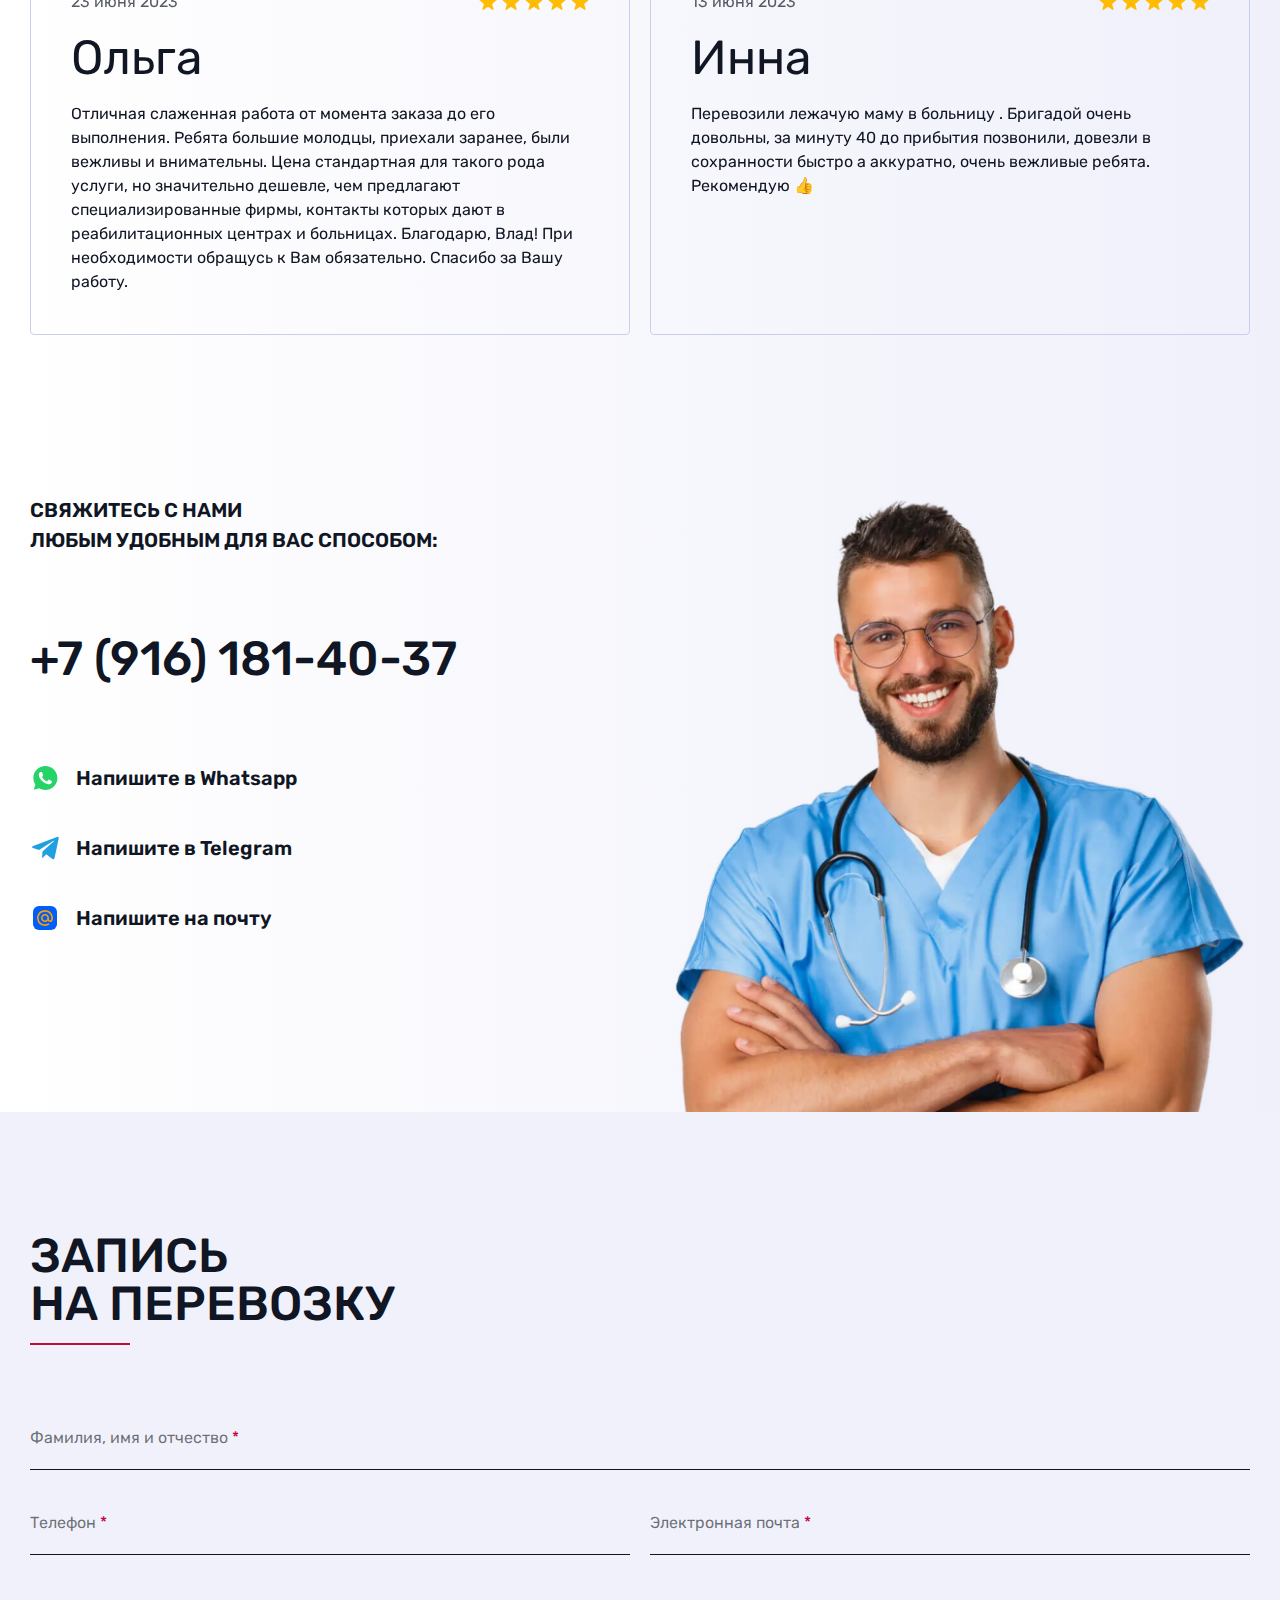
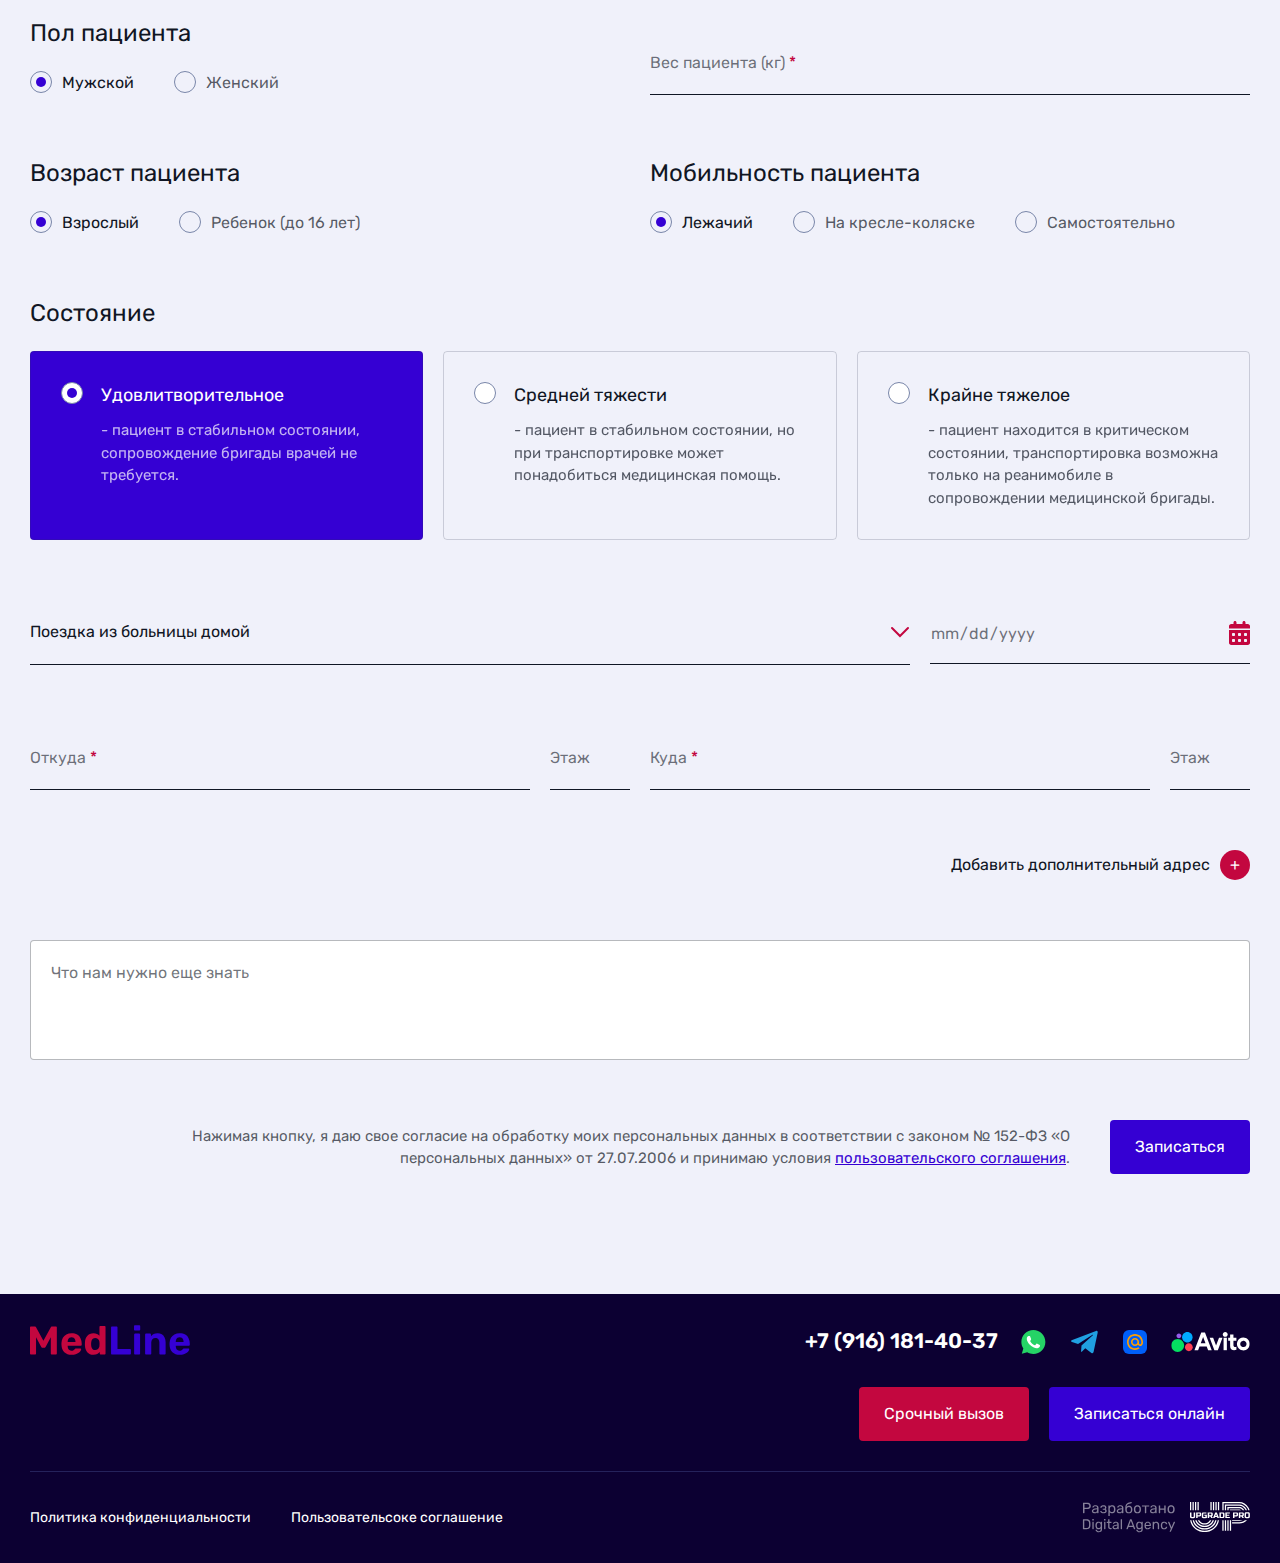
==== commit cb8a41d2: "Add new photo" ====
--- a/index.html
+++ b/index.html
@@ -176,10 +176,14 @@
                     <div class="swiper">
                         <div class="swiper-wrapper">
                             <div class="swiper-slide"><img src="images/gallery/1.webp" alt=""></div>
+                            <div class="swiper-slide"><img src="images/gallery/2.webp" alt=""></div>
+                            <div class="swiper-slide"><img src="images/gallery/3.webp" alt=""></div>
                             <div class="swiper-slide"><img src="images/gallery/4.webp" alt=""></div>
+                            <div class="swiper-slide"><img src="images/gallery/5.webp" alt=""></div>
                             <div class="swiper-slide"><img src="images/gallery/6.webp" alt=""></div>
                             <div class="swiper-slide"><img src="images/gallery/7.webp" alt=""></div>
                             <div class="swiper-slide"><img src="images/gallery/8.webp" alt=""></div>
+                            <div class="swiper-slide"><img src="images/gallery/9.webp" alt=""></div>
                             <div class="swiper-slide"><img src="images/gallery/10.webp" alt=""></div>
                             <div class="swiper-slide"><img src="images/gallery/11.webp" alt=""></div>
                             <div class="swiper-slide"><img src="images/gallery/12.webp" alt=""></div>
@@ -188,8 +192,6 @@
                             <div class="swiper-slide"><img src="images/gallery/15.webp" alt=""></div>
                             <div class="swiper-slide"><img src="images/gallery/16.webp" alt=""></div>
                             <div class="swiper-slide"><img src="images/gallery/17.webp" alt=""></div>
-                            <div class="swiper-slide"><img src="images/gallery/18.webp" alt=""></div>
-                            <div class="swiper-slide"><img src="images/gallery/19.webp" alt=""></div>
                         </div>
                     </div>
                     <div class="swiper-navigation">
@@ -432,7 +434,7 @@
                     </div>
                 </div>
                 <div class="bottom">
-                    <div class="links"><a href="policy2.html">Политика конфиденциальности</a><a href="policy.html">Пользовательсоке соглашение</a></div><a class="develop" href="https://upgrad.pro/" target="blank"><img src="images/upgrade.svg" alt=""></a>
+                    <div class="links"><a href="policy2.html" target="blank">Политика конфиденциальности</a><a href="policy.html" target="blank">Пользовательсоке соглашение</a></div><a class="develop" href="https://upgrad.pro/" target="blank"><img src="images/upgrade.svg" alt=""></a>
                 </div>
             </div>
         </footer>
